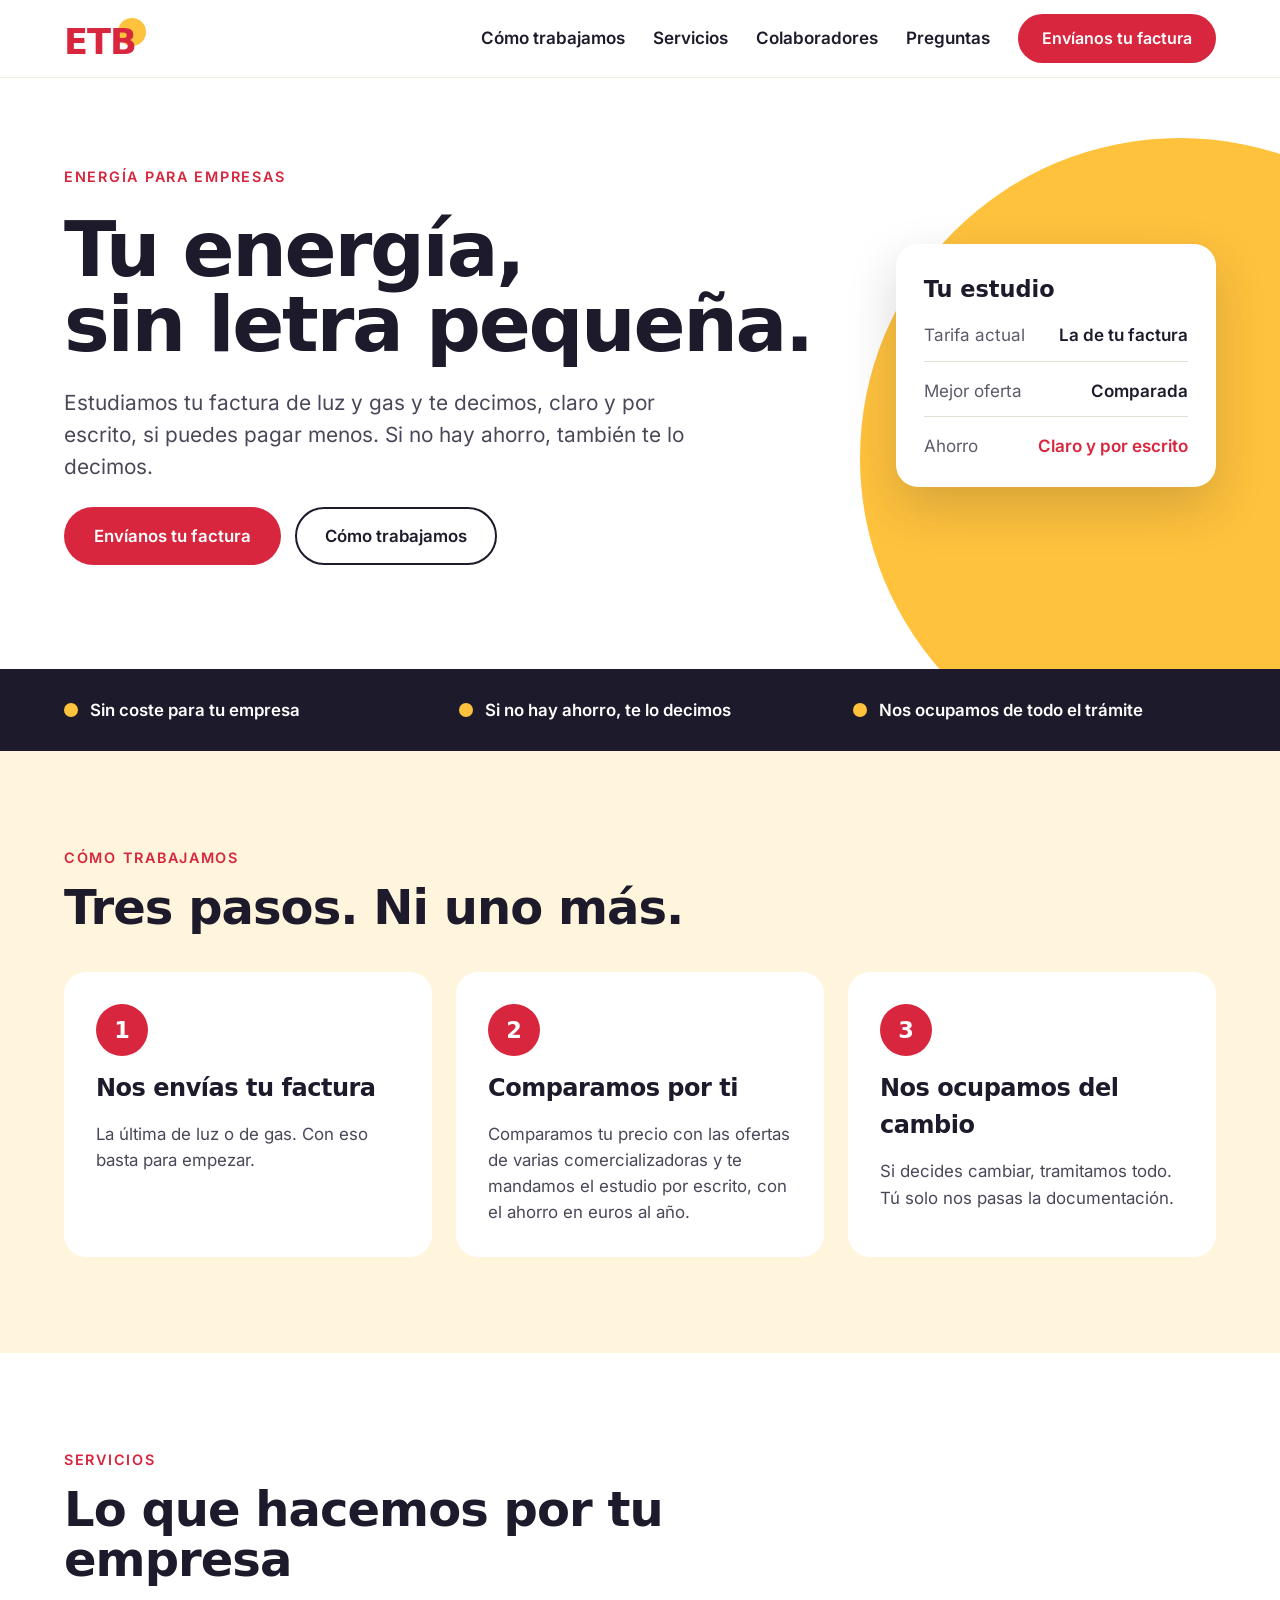
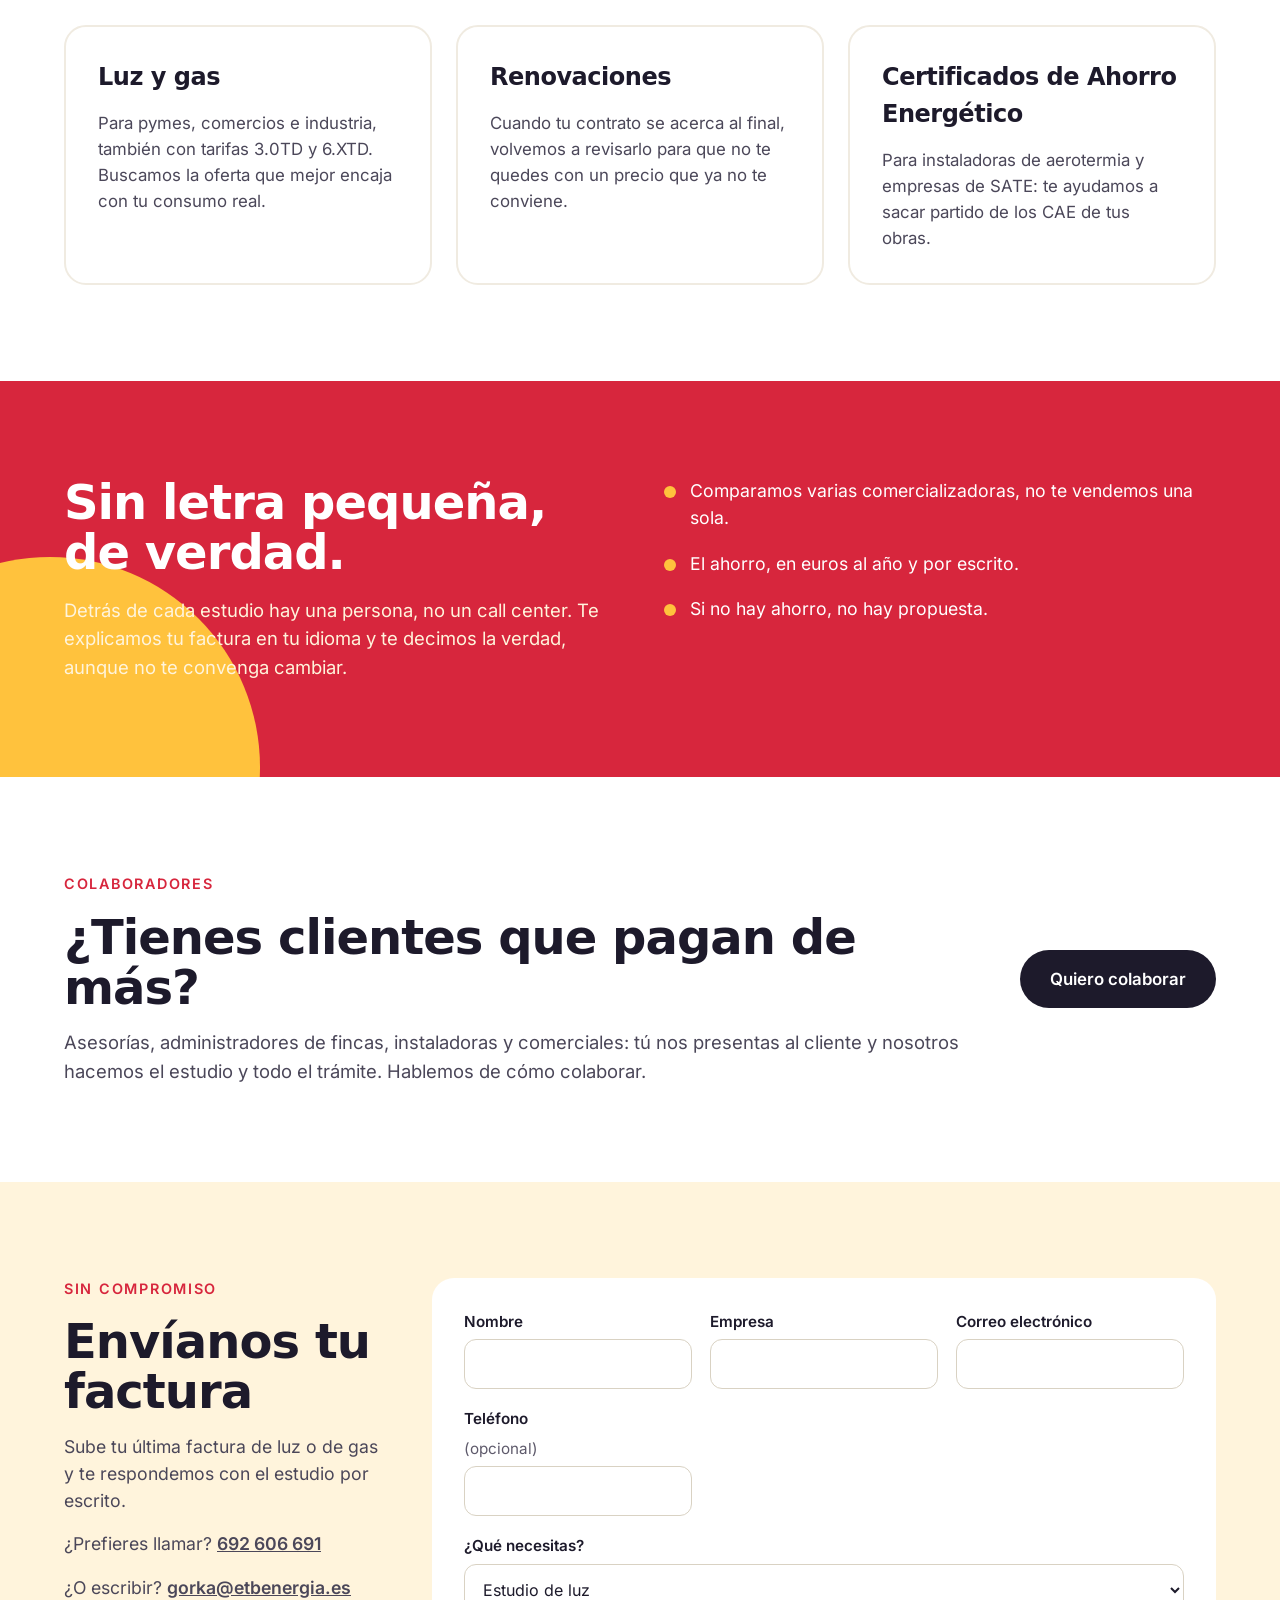
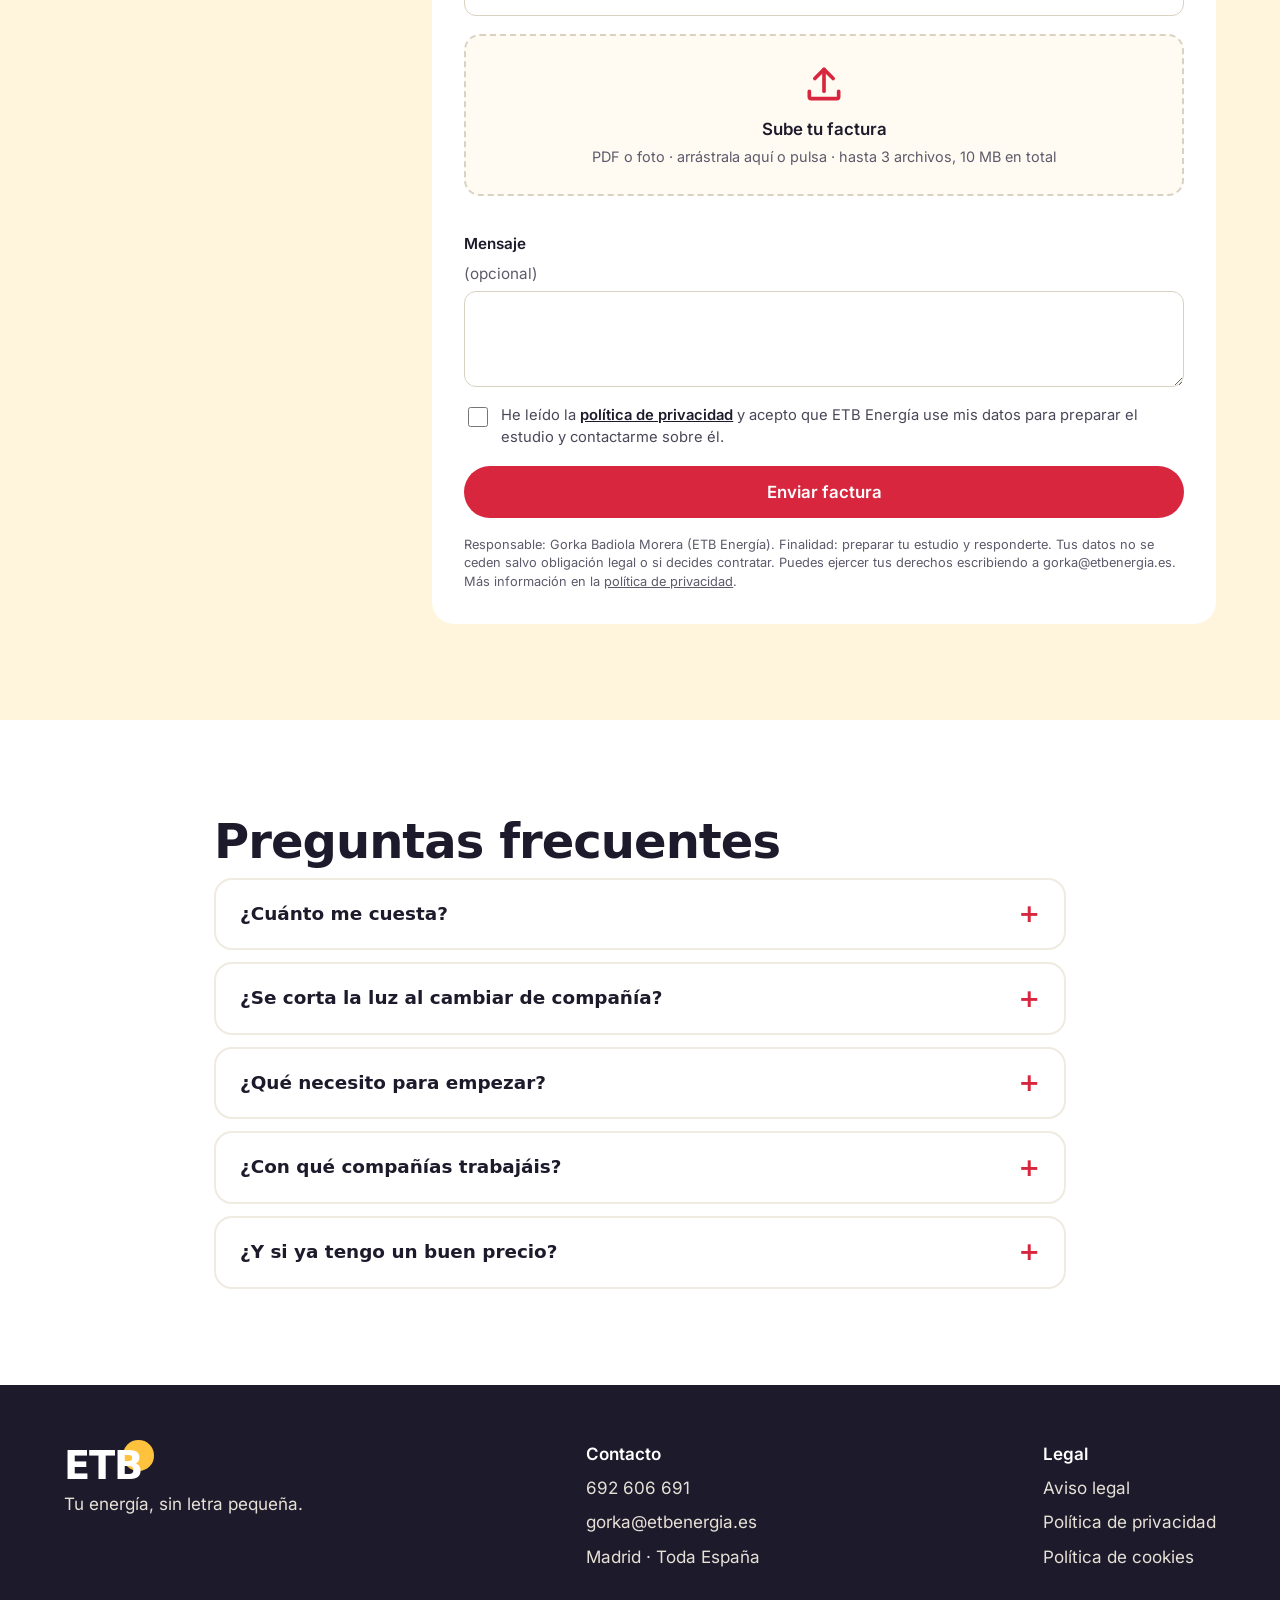
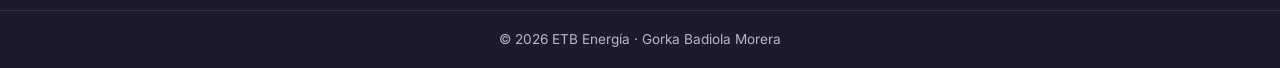
==== index.html @ 2f80ec24 "Web ETB Energía: primera versión Co-Authored-By: Claude Opus 5.5 <noreply@anthropic.com> Claude-Sess" ====
<!doctype html>
<html lang="es">
<head>
<meta charset="utf-8">
<meta name="viewport" content="width=device-width, initial-scale=1">
<title>ETB Energía · Tu energía, sin letra pequeña</title>
<meta name="description" content="Estudiamos tu factura de luz y gas y te decimos, claro y por escrito, si tu empresa puede pagar menos. Sin coste. Luz, gas y CAE para empresas de toda España.">
<link rel="canonical" href="https://etbenergia.es/">
<meta property="og:type" content="website">
<meta property="og:locale" content="es_ES">
<meta property="og:site_name" content="ETB Energía">
<meta property="og:title" content="ETB Energía · Tu energía, sin letra pequeña">
<meta property="og:description" content="Estudiamos tu factura de luz y gas y te decimos, claro y por escrito, si tu empresa puede pagar menos.">
<meta property="og:url" content="https://etbenergia.es/">
<meta property="og:image" content="https://etbenergia.es/assets/compartir.png">
<meta name="twitter:card" content="summary_large_image">
<meta name="theme-color" content="#D7263D">
<link rel="icon" href="favicon.svg" type="image/svg+xml">
<link rel="apple-touch-icon" href="assets/apple-touch-icon.png">
<link rel="preload" href="assets/fonts/archivo-latin-900-normal.woff2" as="font" type="font/woff2" crossorigin>
<link rel="preload" href="assets/fonts/inter-latin-400-normal.woff2" as="font" type="font/woff2" crossorigin>
<link rel="stylesheet" href="assets/site.css">
<script type="application/ld+json">
{"@context":"https://schema.org","@type":"ProfessionalService","name":"ETB Energía","url":"https://etbenergia.es/","email":"gorka@etbenergia.es","telephone":"+34692606691","slogan":"Tu energía, sin letra pequeña.","areaServed":"ES","address":{"@type":"PostalAddress","addressLocality":"Madrid","addressCountry":"ES"},"founder":{"@type":"Person","name":"Gorka Badiola"}}
</script>
</head>
<body>
<a class="skip" href="#contenido">Saltar al contenido</a>

<header class="cab">
  <div class="wrap">
    <a href="#inicio" class="logo" aria-label="ETB Energía, inicio"><span>ETB</span></a>
    <nav class="nav" aria-label="Principal">
      <a href="#como">Cómo trabajamos</a>
      <a href="#servicios">Servicios</a>
      <a href="#colaboradores">Colaboradores</a>
      <a href="#faq">Preguntas</a>
      <a href="#factura" class="btn btn--rojo">Envíanos tu factura</a>
    </nav>
  </div>
</header>

<main id="contenido">
  <section id="inicio" class="hero">
    <div class="hero__sol" aria-hidden="true"></div>
    <div class="wrap">
      <div class="hero__txt">
        <span class="eyebrow">Energía para empresas</span>
        <h1>Tu energía,<br>sin letra pequeña.</h1>
        <p class="hero__lead">Estudiamos tu factura de luz y gas y te decimos, claro y por escrito, si puedes pagar menos. Si no hay ahorro, también te lo decimos.</p>
        <div class="acciones">
          <a href="#factura" class="btn btn--rojo">Envíanos tu factura</a>
          <a href="#como" class="btn btn--borde">Cómo trabajamos</a>
        </div>
      </div>
      <div class="hero__card">
        <div class="tarjeta" aria-label="Qué incluye tu estudio">
          <span class="tarjeta__t">Tu estudio</span>
          <div class="fila"><span>Tarifa actual</span><span>La de tu factura</span></div>
          <div class="fila"><span>Mejor oferta</span><span>Comparada</span></div>
          <div class="fila"><span>Ahorro</span><span style="color:var(--rojo)">Claro y por escrito</span></div>
        </div>
      </div>
    </div>
  </section>

  <section class="franja" aria-label="Lo esencial">
    <div class="wrap">
      <div class="punto">Sin coste para tu empresa</div>
      <div class="punto">Si no hay ahorro, te lo decimos</div>
      <div class="punto">Nos ocupamos de todo el trámite</div>
    </div>
  </section>

  <section id="como" class="sec sec--arena">
    <div class="wrap">
      <div class="sec__cab">
        <span class="eyebrow">Cómo trabajamos</span>
        <h2 class="h2">Tres pasos. Ni uno más.</h2>
      </div>
      <div class="rejilla">
        <div class="caja"><span class="num">1</span><h3>Nos envías tu factura</h3><p>La última de luz o de gas. Con eso basta para empezar.</p></div>
        <div class="caja"><span class="num">2</span><h3>Comparamos por ti</h3><p>Comparamos tu precio con las ofertas de varias comercializadoras y te mandamos el estudio por escrito, con el ahorro en euros al año.</p></div>
        <div class="caja"><span class="num">3</span><h3>Nos ocupamos del cambio</h3><p>Si decides cambiar, tramitamos todo. Tú solo nos pasas la documentación.</p></div>
      </div>
    </div>
  </section>

  <section id="servicios" class="sec">
    <div class="wrap">
      <div class="sec__cab">
        <span class="eyebrow">Servicios</span>
        <h2 class="h2">Lo que hacemos por tu empresa</h2>
      </div>
      <div class="rejilla">
        <div class="caja caja--borde"><h3>Luz y gas</h3><p>Para pymes, comercios e industria, también con tarifas 3.0TD y 6.XTD. Buscamos la oferta que mejor encaja con tu consumo real.</p></div>
        <div class="caja caja--borde"><h3>Renovaciones</h3><p>Cuando tu contrato se acerca al final, volvemos a revisarlo para que no te quedes con un precio que ya no te conviene.</p></div>
        <div class="caja caja--borde"><h3>Certificados de Ahorro Energético</h3><p>Para instaladoras de aerotermia y empresas de SATE: te ayudamos a sacar partido de los CAE de tus obras.</p></div>
      </div>
    </div>
  </section>

  <section class="sec rojo">
    <div class="rojo__sol" aria-hidden="true"></div>
    <div class="wrap">
      <div class="col">
        <h2 class="h2">Sin letra pequeña, de verdad.</h2>
        <p>Detrás de cada estudio hay una persona, no un call center. Te explicamos tu factura en tu idioma y te decimos la verdad, aunque no te convenga cambiar.</p>
      </div>
      <div class="col">
        <ul class="lista">
          <li>Comparamos varias comercializadoras, no te vendemos una sola.</li>
          <li>El ahorro, en euros al año y por escrito.</li>
          <li>Si no hay ahorro, no hay propuesta.</li>        </ul>
      </div>
    </div>
  </section>

  <section id="colaboradores" class="sec colab">
    <div class="wrap">
      <div class="col">
        <span class="eyebrow">Colaboradores</span>
        <h2 class="h2">¿Tienes clientes que pagan de más?</h2>
        <p>Asesorías, administradores de fincas, instaladoras y comerciales: tú nos presentas al cliente y nosotros hacemos el estudio y todo el trámite. Hablemos de cómo colaborar.</p>
      </div>
      <a href="#factura" class="btn btn--tinta" data-motivo="Quiero colaborar">Quiero colaborar</a>
    </div>
  </section>

  <section id="factura" class="sec sec--arena form-sec">
    <div class="wrap">
      <div class="col">
        <span class="eyebrow">Sin compromiso</span>
        <h2 class="h2">Envíanos tu factura</h2>
        <p>Sube tu última factura de luz o de gas y te respondemos con el estudio por escrito.</p>
        <p>¿Prefieres llamar? <a href="tel:+34692606691">692 606 691</a></p>
        <p>¿O escribir? <a href="mailto:gorka@etbenergia.es">gorka@etbenergia.es</a></p>
      </div>
      <div class="panel">
        <form id="form" class="form" novalidate>
          <label class="campo">Nombre<input name="nombre" type="text" autocomplete="name" required></label>
          <label class="campo">Empresa<input name="empresa" type="text" autocomplete="organization" required></label>
          <label class="campo">Correo electrónico<input name="email" type="email" autocomplete="email" required></label>
          <label class="campo">Teléfono <span class="opc">(opcional)</span><input name="telefono" type="tel" autocomplete="tel"></label>
          <label class="campo campo--ancho">¿Qué necesitas?
            <select name="motivo" id="motivo">
              <option>Estudio de luz</option>
              <option>Estudio de gas</option>
              <option>Estudio de luz y gas</option>
              <option>Certificados de Ahorro Energético (CAE)</option>
              <option>Quiero colaborar</option>
              <option>Otra consulta</option>
            </select>
          </label>
          <div class="subir" id="zona">
            <input id="archivo" name="archivo" type="file" accept=".pdf,.jpg,.jpeg,.png,.heic,.webp,application/pdf,image/*" multiple aria-describedby="zona-ayuda">
            <svg class="subir__icono" viewBox="0 0 24 24" fill="none" stroke="currentColor" stroke-width="2" stroke-linecap="round" stroke-linejoin="round" aria-hidden="true"><path d="M12 16V4"/><path d="m7 9 5-5 5 5"/><path d="M4 16v3a1 1 0 0 0 1 1h14a1 1 0 0 0 1-1v-3"/></svg>
            <div class="subir__t">Sube tu factura</div>
            <div class="subir__s" id="zona-ayuda">PDF o foto · arrástrala aquí o pulsa · hasta 3 archivos, 10 MB en total</div>
          </div>
          <ul class="archivos" id="lista" aria-live="polite"></ul>
          <label class="campo campo--ancho">Mensaje <span class="opc">(opcional)</span><textarea name="mensaje" rows="3"></textarea></label>
          <label class="trampa" aria-hidden="true">No rellenar<input name="web" type="text" tabindex="-1" autocomplete="off"></label>
          <label class="check"><input type="checkbox" name="acepto" required><span>He leído la <a href="privacidad.html" target="_blank">política de privacidad</a> y acepto que ETB Energía use mis datos para preparar el estudio y contactarme sobre él.</span></label>
          <div class="aviso" id="aviso" role="alert"></div>
          <button type="submit" class="btn btn--rojo" id="enviar">Enviar factura</button>
          <p class="info-legal">Responsable: Gorka Badiola Morera (ETB Energía). Finalidad: preparar tu estudio y responderte. Tus datos no se ceden salvo obligación legal o si decides contratar. Puedes ejercer tus derechos escribiendo a gorka@etbenergia.es. Más información en la <a href="privacidad.html">política de privacidad</a>.</p>
        </form>
        <div class="ok" id="ok" tabindex="-1">
          <h3>¡Recibido!</h3>
          <p>Revisamos tu factura y te escribimos con el estudio. Si necesitamos algo más, te llamamos.</p>
        </div>
      </div>
    </div>
  </section>

  <section id="faq" class="sec faq">
    <div class="wrap">
      <h2 class="h2">Preguntas frecuentes</h2>
      <details><summary>¿Cuánto me cuesta?</summary><p>Nada. El estudio y los trámites del cambio no tienen coste para tu empresa.</p></details>
      <details><summary>¿Se corta la luz al cambiar de compañía?</summary><p>No. Cambiar de comercializadora no implica cortes ni obras: sigues con la misma instalación y la misma distribuidora.</p></details>
      <details><summary>¿Qué necesito para empezar?</summary><p>Solo tu última factura. Si decides cambiar, te pediremos el CIF, el DNI del representante y un justificante de la cuenta bancaria.</p></details>
      <details><summary>¿Con qué compañías trabajáis?</summary><p>Comparamos ofertas de varias comercializadoras y te proponemos la que mejor encaja con tu consumo.</p></details>
      <details><summary>¿Y si ya tengo un buen precio?</summary><p>Te lo decimos. Si no hay ahorro, no te hacemos ninguna propuesta.</p></details>
    </div>
  </section>
</main>

<footer class="pie">
  <div class="wrap">
    <div class="pie__col">
      <span class="logo logo--blanco" style="font-size:2.4rem;align-self:flex-start;margin-top:8px"><span>ETB</span></span>
      <span>Tu energía, sin letra pequeña.</span>
    </div>
    <div class="pie__col">
      <strong>Contacto</strong>
      <a href="tel:+34692606691">692 606 691</a>
      <a href="mailto:gorka@etbenergia.es">gorka@etbenergia.es</a>
      <span>Madrid · Toda España</span>
    </div>
    <div class="pie__col">
      <strong>Legal</strong>
      <a href="aviso-legal.html">Aviso legal</a>
      <a href="privacidad.html">Política de privacidad</a>
      <a href="cookies.html">Política de cookies</a>
    </div>
  </div>
  <div class="pie__base">© <span id="anio">2026</span> ETB Energía · Gorka Badiola Morera</div>
</footer>

<script src="assets/form.js" defer></script>
</body>
</html>
---- assets/site.css ----
@font-face{font-family:"Archivo";font-weight:800;font-style:normal;font-display:swap;src:url("fonts/archivo-latin-800-normal.woff2") format("woff2")}
@font-face{font-family:"Archivo";font-weight:900;font-style:normal;font-display:swap;src:url("fonts/archivo-latin-900-normal.woff2") format("woff2")}
@font-face{font-family:"Inter";font-weight:400;font-style:normal;font-display:swap;src:url("fonts/inter-latin-400-normal.woff2") format("woff2")}
@font-face{font-family:"Inter";font-weight:600;font-style:normal;font-display:swap;src:url("fonts/inter-latin-600-normal.woff2") format("woff2")}

:root{
  --rojo:#D7263D;--rojo-osc:#B81D32;--sol:#FFC23D;--tinta:#1D1A2B;--arena:#FFF4DC;
  --gris:#4B4759;--gris-2:#5E5A6B;--linea:#F0EBE1;--linea-2:#D9D2C3;
  --titulo:"Archivo",system-ui,sans-serif;--texto:"Inter",system-ui,-apple-system,"Segoe UI",sans-serif;
  --r:22px;
}
*{box-sizing:border-box}
html{scroll-behavior:smooth;-webkit-text-size-adjust:100%}
@media (prefers-reduced-motion:reduce){html{scroll-behavior:auto}*{transition:none!important;animation:none!important}}
body{margin:0;font-family:var(--texto);color:var(--tinta);background:#fff;font-size:17px;line-height:1.55}
img,svg{display:block;max-width:100%}
a{color:inherit}
h1,h2,h3{font-family:var(--titulo);margin:0;letter-spacing:-.02em}
p{margin:0}
.wrap{max-width:1200px;margin:0 auto;padding:0 24px}
.skip{position:absolute;left:-9999px;top:8px;background:var(--tinta);color:#fff;padding:12px 18px;border-radius:12px;z-index:100}
.skip:focus{left:8px}
:focus-visible{outline:3px solid var(--tinta);outline-offset:3px;border-radius:6px}
.eyebrow{font-size:.9rem;font-weight:600;letter-spacing:.12em;text-transform:uppercase;color:var(--rojo)}
.h2{font-size:clamp(2rem,4vw,3rem);font-weight:900;line-height:1.05}

/* Logo */
.logo{position:relative;display:inline-flex;font-family:var(--titulo);font-weight:900;letter-spacing:-.03em;line-height:.9;color:var(--rojo);text-decoration:none;font-size:2.2rem;margin-top:6px}
.logo::before{content:"";position:absolute;width:.8em;height:.8em;border-radius:50%;background:var(--sol);right:-.3em;top:-.22em}
.logo span{position:relative}
.logo--blanco{color:#fff}

/* Botones */
.btn{display:inline-flex;align-items:center;justify-content:center;gap:10px;min-height:52px;padding:14px 28px;border-radius:999px;font-weight:600;font-size:1.05rem;text-decoration:none;border:2px solid transparent;cursor:pointer;font-family:inherit;transition:background .15s,transform .15s}
.btn:hover{transform:translateY(-1px)}
.btn--rojo{background:var(--rojo);color:#fff}
.btn--rojo:hover{background:var(--rojo-osc)}
.btn--borde{border-color:var(--tinta);background:#fff;color:var(--tinta)}
.btn--tinta{background:var(--tinta);color:#fff}

/* Cabecera */
.cab{border-bottom:1px solid var(--linea);background:#fff;position:sticky;top:0;z-index:20}
.cab .wrap{display:flex;align-items:center;justify-content:space-between;gap:16px;padding-top:14px;padding-bottom:14px}
.nav{display:flex;align-items:center;gap:28px;font-weight:600}
.nav a{text-decoration:none}
.nav a:not(.btn):hover{color:var(--rojo)}
.nav .btn{min-height:46px;padding:10px 22px;font-size:1rem}
@media (max-width:860px){.nav a:not(.btn){display:none}}

/* Hero */
.hero{position:relative;overflow:hidden}
.hero__sol{position:absolute;width:640px;height:640px;border-radius:50%;background:var(--sol);right:-220px;top:60px}
.hero .wrap{position:relative;display:flex;flex-wrap:wrap;align-items:center;gap:48px;padding-top:88px;padding-bottom:104px}
.hero__txt{flex:999 1 520px;min-width:0;display:flex;flex-direction:column;gap:24px}
.hero h1{font-size:clamp(2.8rem,6vw,4.8rem);font-weight:900;line-height:.98;letter-spacing:-.03em}
.hero__lead{font-size:1.3rem;color:var(--gris);max-width:40rem}
.acciones{display:flex;flex-wrap:wrap;gap:14px}
.hero__card{flex:1 1 320px;min-width:0;display:flex;justify-content:center}
.tarjeta{width:100%;max-width:380px;background:#fff;border-radius:var(--r);box-shadow:0 20px 50px rgba(29,26,43,.18);padding:28px;display:flex;flex-direction:column;gap:16px}
.tarjeta__t{font-family:var(--titulo);font-size:1.4rem;font-weight:800}
.fila{display:flex;justify-content:space-between;gap:12px;border-bottom:1px solid #E6E1D6;padding-bottom:12px}
.fila:last-child{border:0;padding:0}
.fila span:first-child{color:var(--gris-2)}
.fila span:last-child{font-weight:600}
@media (max-width:700px){.hero__sol{width:380px;height:380px;right:-200px;top:-80px}.hero .wrap{padding-top:56px;padding-bottom:64px}}

/* Franja */
.franja{background:var(--tinta);color:#fff}
.franja .wrap{display:grid;grid-template-columns:repeat(auto-fit,minmax(240px,1fr));gap:16px 32px;padding-top:28px;padding-bottom:28px;font-weight:600;font-size:1.05rem}
.punto{display:flex;align-items:center;gap:12px}
.punto::before{content:"";width:14px;height:14px;border-radius:50%;background:var(--sol);flex-shrink:0}

/* Secciones */
.sec{padding:96px 0}
.sec--arena{background:var(--arena)}
.sec__cab{display:flex;flex-direction:column;gap:12px;max-width:44rem;margin-bottom:40px}
.rejilla{display:grid;grid-template-columns:repeat(auto-fit,minmax(270px,1fr));gap:24px}
.caja{background:#fff;border-radius:var(--r);padding:32px;display:flex;flex-direction:column;gap:14px}
.caja--borde{border:2px solid var(--linea)}
.caja h3{font-size:1.5rem;font-weight:800}
.caja p{color:var(--gris);font-size:1.05rem}
.num{width:52px;height:52px;border-radius:50%;background:var(--rojo);color:#fff;display:flex;align-items:center;justify-content:center;font-family:var(--titulo);font-size:1.4rem;font-weight:900}
@media (max-width:700px){.sec{padding:64px 0}}

/* Bloque rojo */
.rojo{background:var(--rojo);color:#fff;position:relative;overflow:hidden}
.rojo__sol{position:absolute;width:420px;height:420px;border-radius:50%;background:var(--sol);left:-160px;bottom:-200px}
.rojo .wrap{position:relative;display:flex;flex-wrap:wrap;gap:48px}
.rojo .col{flex:1 1 360px;min-width:0;display:flex;flex-direction:column;gap:18px}
.rojo p{font-size:1.15rem;color:var(--arena)}
.lista{list-style:none;margin:0;padding:0;display:flex;flex-direction:column;gap:18px;font-size:1.1rem}
.lista li{display:flex;gap:14px}
.lista li::before{content:"";width:12px;height:12px;border-radius:50%;background:var(--sol);margin-top:9px;flex-shrink:0}

/* Colaboradores */
.colab .wrap{display:flex;flex-wrap:wrap;align-items:center;gap:32px 48px}
.colab .col{flex:999 1 480px;min-width:0;display:flex;flex-direction:column;gap:16px}
.colab p{font-size:1.15rem;color:var(--gris)}

/* Formulario */
.form-sec .wrap{display:flex;flex-wrap:wrap;gap:48px}
.form-sec .col{flex:1 1 320px;min-width:0;display:flex;flex-direction:column;gap:16px}
.form-sec .col p{font-size:1.1rem;color:var(--gris)}
.form-sec .col a{font-weight:600}
.panel{flex:999 1 520px;min-width:0;background:#fff;border-radius:var(--r);padding:32px}
.form{display:grid;grid-template-columns:repeat(auto-fit,minmax(220px,1fr));gap:18px}
.campo{display:flex;flex-direction:column;gap:6px;font-size:.95rem;font-weight:600}
.campo--ancho{grid-column:1/-1}
.campo input,.campo select,.campo textarea{border:1px solid var(--linea-2);border-radius:12px;padding:14px;font-size:1rem;font-family:inherit;color:var(--tinta);background:#fff;width:100%}
.campo textarea{min-height:96px;resize:vertical}
.campo input:focus,.campo select:focus,.campo textarea:focus{outline:3px solid rgba(215,38,61,.35);border-color:var(--rojo)}
.opc{font-weight:400;color:var(--gris-2)}
.subir{grid-column:1/-1;position:relative;border:2px dashed var(--linea-2);border-radius:16px;background:#FFFBF2;padding:26px 20px;text-align:center;cursor:pointer;transition:border-color .15s,background .15s}
.subir:hover,.subir.encima{border-color:var(--rojo);background:#FFF4DC}
.subir input{position:absolute;inset:0;opacity:0;cursor:pointer;width:100%;height:100%}
.subir__icono{width:44px;height:44px;margin:0 auto 10px;color:var(--rojo)}
.subir__t{font-weight:600;font-size:1.05rem}
.subir__s{font-size:.9rem;color:var(--gris-2);margin-top:4px}
.archivos{grid-column:1/-1;list-style:none;margin:0;padding:0;display:flex;flex-direction:column;gap:8px}
.archivos li{display:flex;justify-content:space-between;align-items:center;gap:12px;background:var(--arena);border-radius:12px;padding:10px 14px;font-size:.95rem}
.archivos button{background:none;border:0;color:var(--rojo);font-weight:600;cursor:pointer;font-family:inherit;font-size:.95rem;min-height:36px;padding:0 6px}
.check{grid-column:1/-1;display:flex;align-items:flex-start;gap:10px;font-size:.92rem;line-height:1.45;color:var(--gris);font-weight:400}
.check input{width:20px;height:20px;margin-top:2px;flex-shrink:0;accent-color:var(--rojo)}
.check a{color:var(--tinta);font-weight:600}
.trampa{position:absolute;left:-9999px;width:1px;height:1px;overflow:hidden}
.form .btn{grid-column:1/-1;border:0;width:100%}
.form .btn[disabled]{opacity:.6;cursor:wait;transform:none}
.aviso{grid-column:1/-1;font-size:.95rem;border-radius:12px;padding:12px 14px;display:none}
.aviso.error{display:block;background:#FDE8EA;color:#8E1526}
.info-legal{grid-column:1/-1;font-size:.8rem;line-height:1.45;color:var(--gris-2)}
.ok{display:none;flex-direction:column;gap:12px;padding:24px 0}
.ok h3{font-size:1.8rem;font-weight:900}
.ok p{color:var(--gris);font-size:1.1rem}

/* FAQ */
.faq .wrap{max-width:900px}
.faq details{border:2px solid var(--linea);border-radius:18px;margin-top:12px;overflow:hidden}
.faq summary{list-style:none;cursor:pointer;padding:20px 24px;display:flex;justify-content:space-between;align-items:center;gap:16px;font-family:var(--titulo);font-size:1.15rem;font-weight:800;min-height:48px}
.faq summary::-webkit-details-marker{display:none}
.faq summary::after{content:"+";font-size:1.6rem;color:var(--rojo);line-height:1}
.faq details[open] summary::after{content:"−"}
.faq details p{padding:0 24px 22px;color:var(--gris);font-size:1.05rem}

/* Pie */
.pie{background:var(--tinta);color:#fff}
.pie .wrap{display:flex;flex-wrap:wrap;justify-content:space-between;gap:32px;padding-top:56px;padding-bottom:40px}
.pie__col{display:flex;flex-direction:column;gap:8px;color:#E6E1D6}
.pie__col strong{color:#fff}
.pie a{color:#E6E1D6;text-decoration:none}
.pie a:hover{color:#fff;text-decoration:underline}
.pie__base{border-top:1px solid #34304A;padding:18px 24px;text-align:center;font-size:.85rem;color:#B9B4C6}

/* Páginas legales */
.legal{padding:64px 0 96px}
.legal .wrap{max-width:820px}
.legal h1{font-size:clamp(2.2rem,5vw,3.2rem);font-weight:900;line-height:1.05;margin-bottom:8px}
.legal .fecha{color:var(--gris-2);margin-bottom:36px}
.legal h2{font-size:1.4rem;font-weight:800;margin:36px 0 12px}
.legal p,.legal li{color:var(--gris);margin-bottom:12px}
.legal ul{padding-left:22px}
.legal table{width:100%;border-collapse:collapse;margin:8px 0 16px;font-size:.95rem}
.legal th,.legal td{border:1px solid var(--linea-2);padding:10px 12px;text-align:left;vertical-align:top;color:var(--gris)}
.legal th{background:var(--arena);color:var(--tinta)}
.legal a{color:var(--rojo);font-weight:600}
.volver{display:inline-block;margin-bottom:28px;font-weight:600;text-decoration:none;color:var(--rojo)}
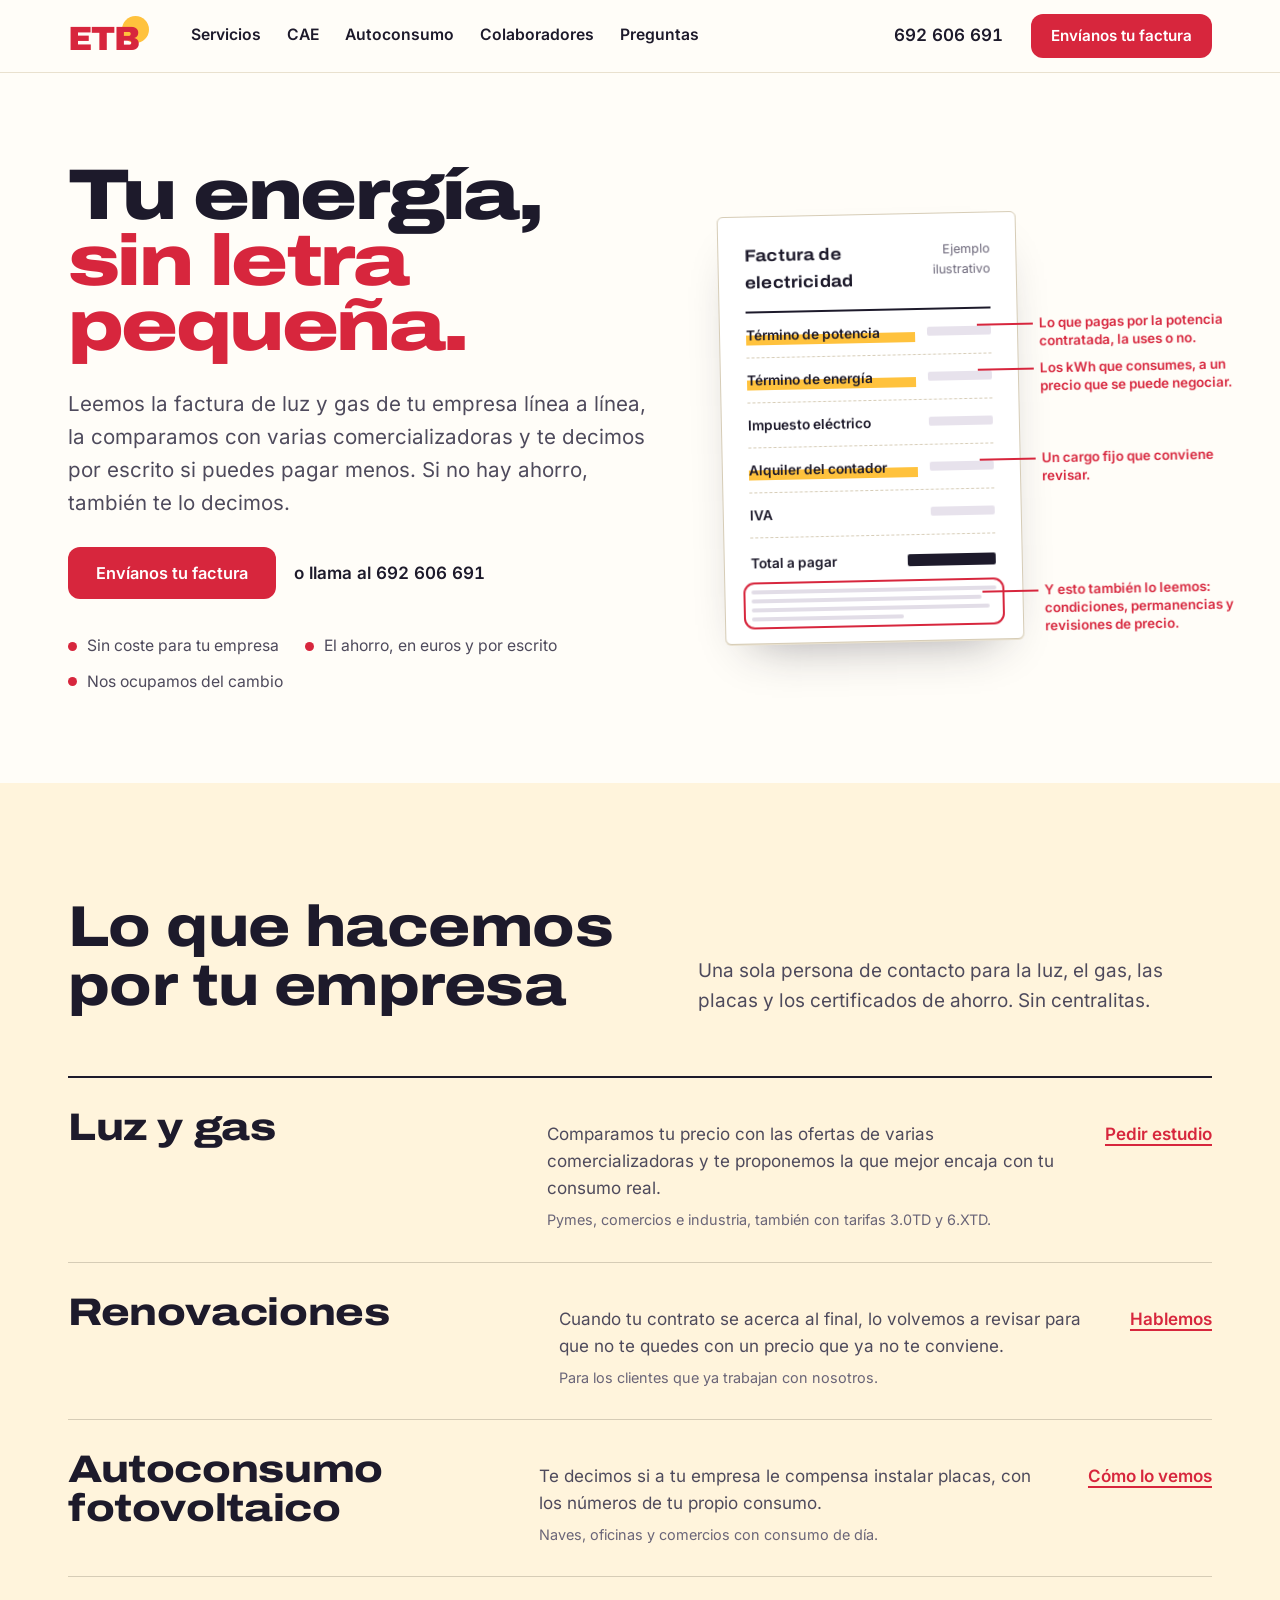
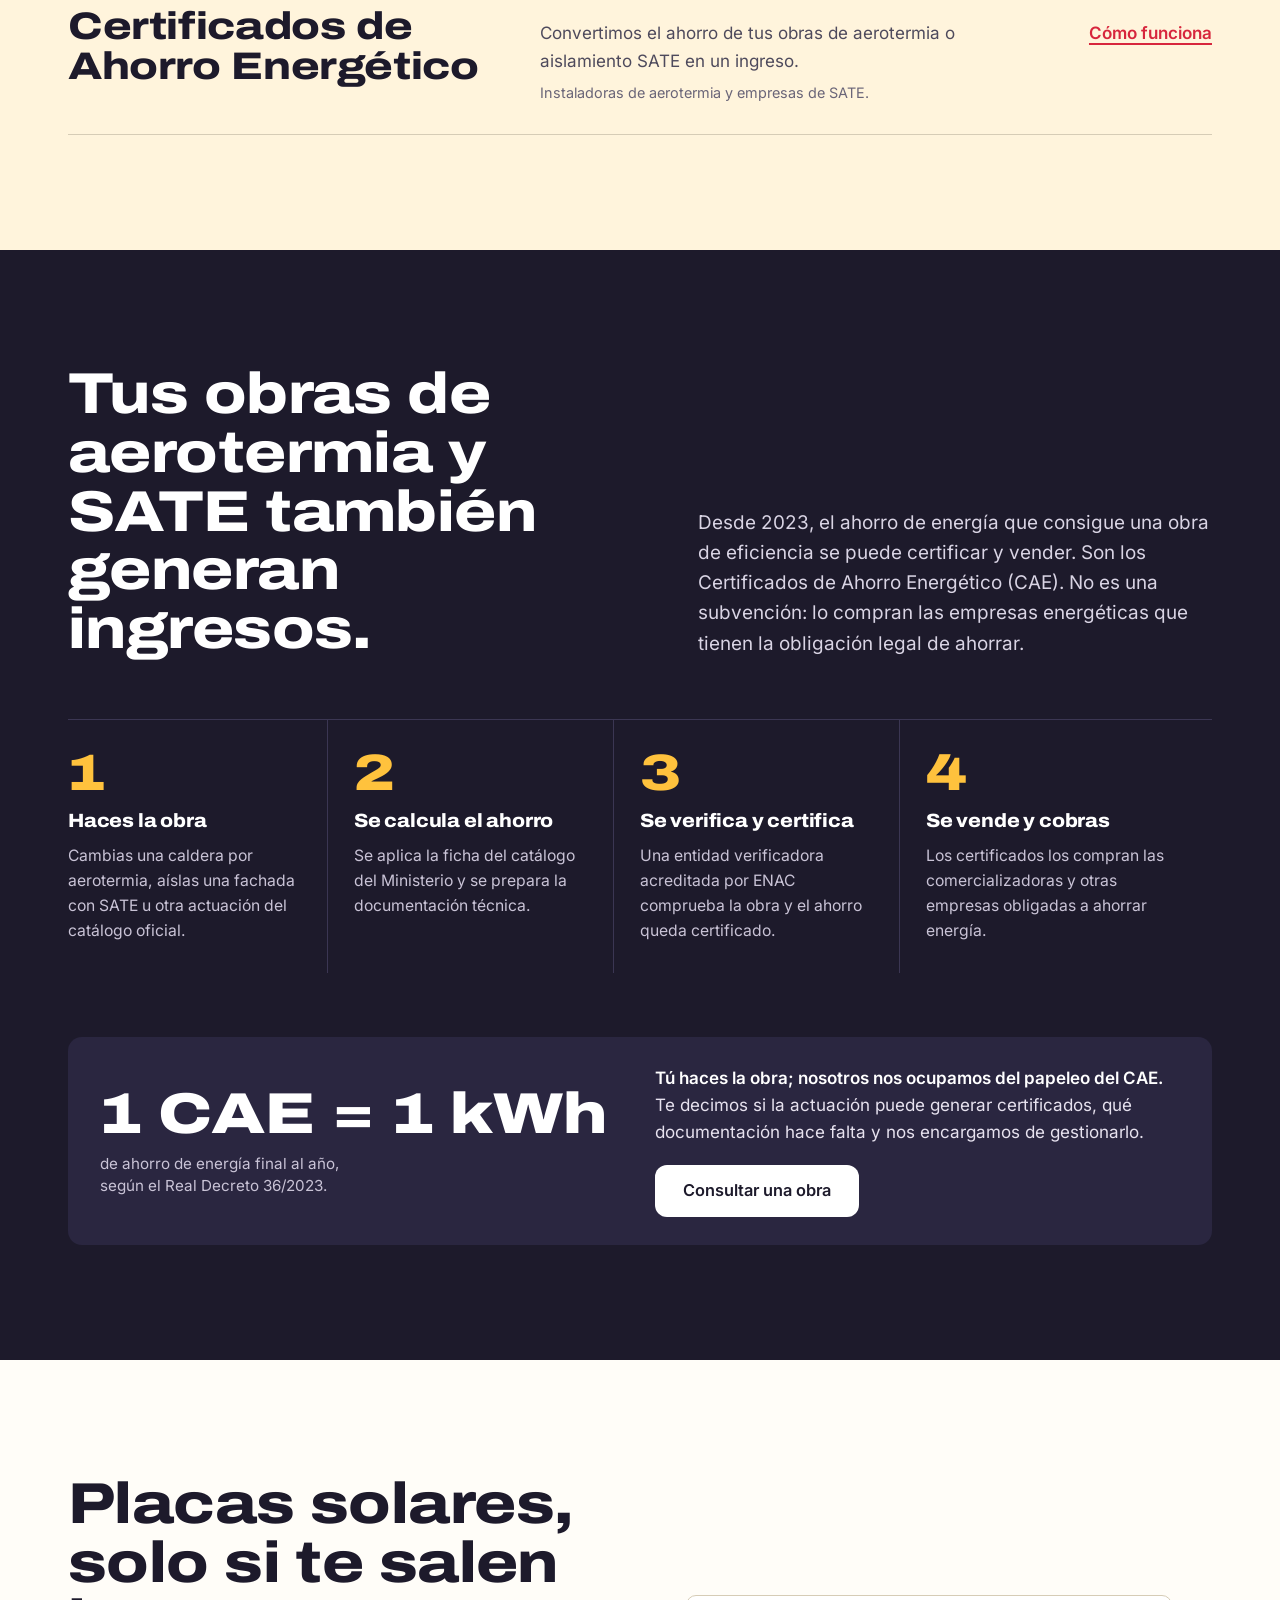
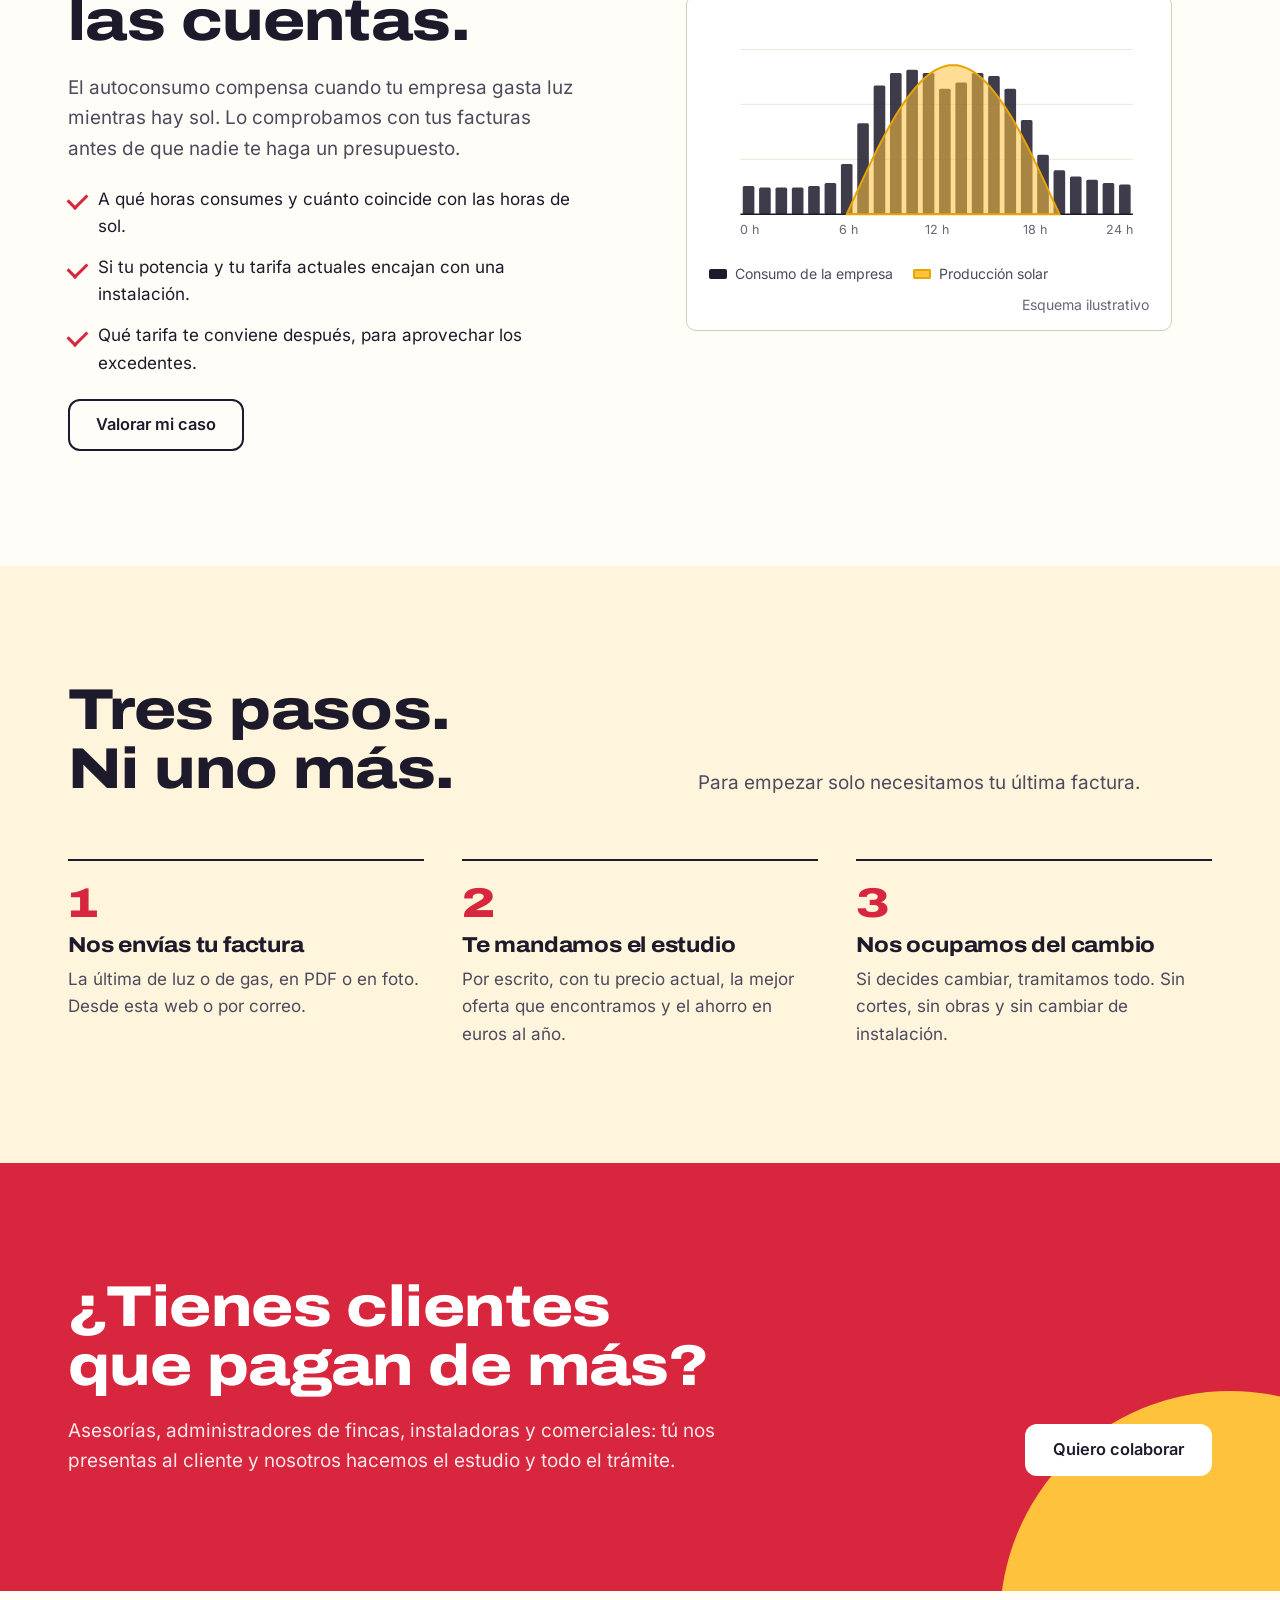
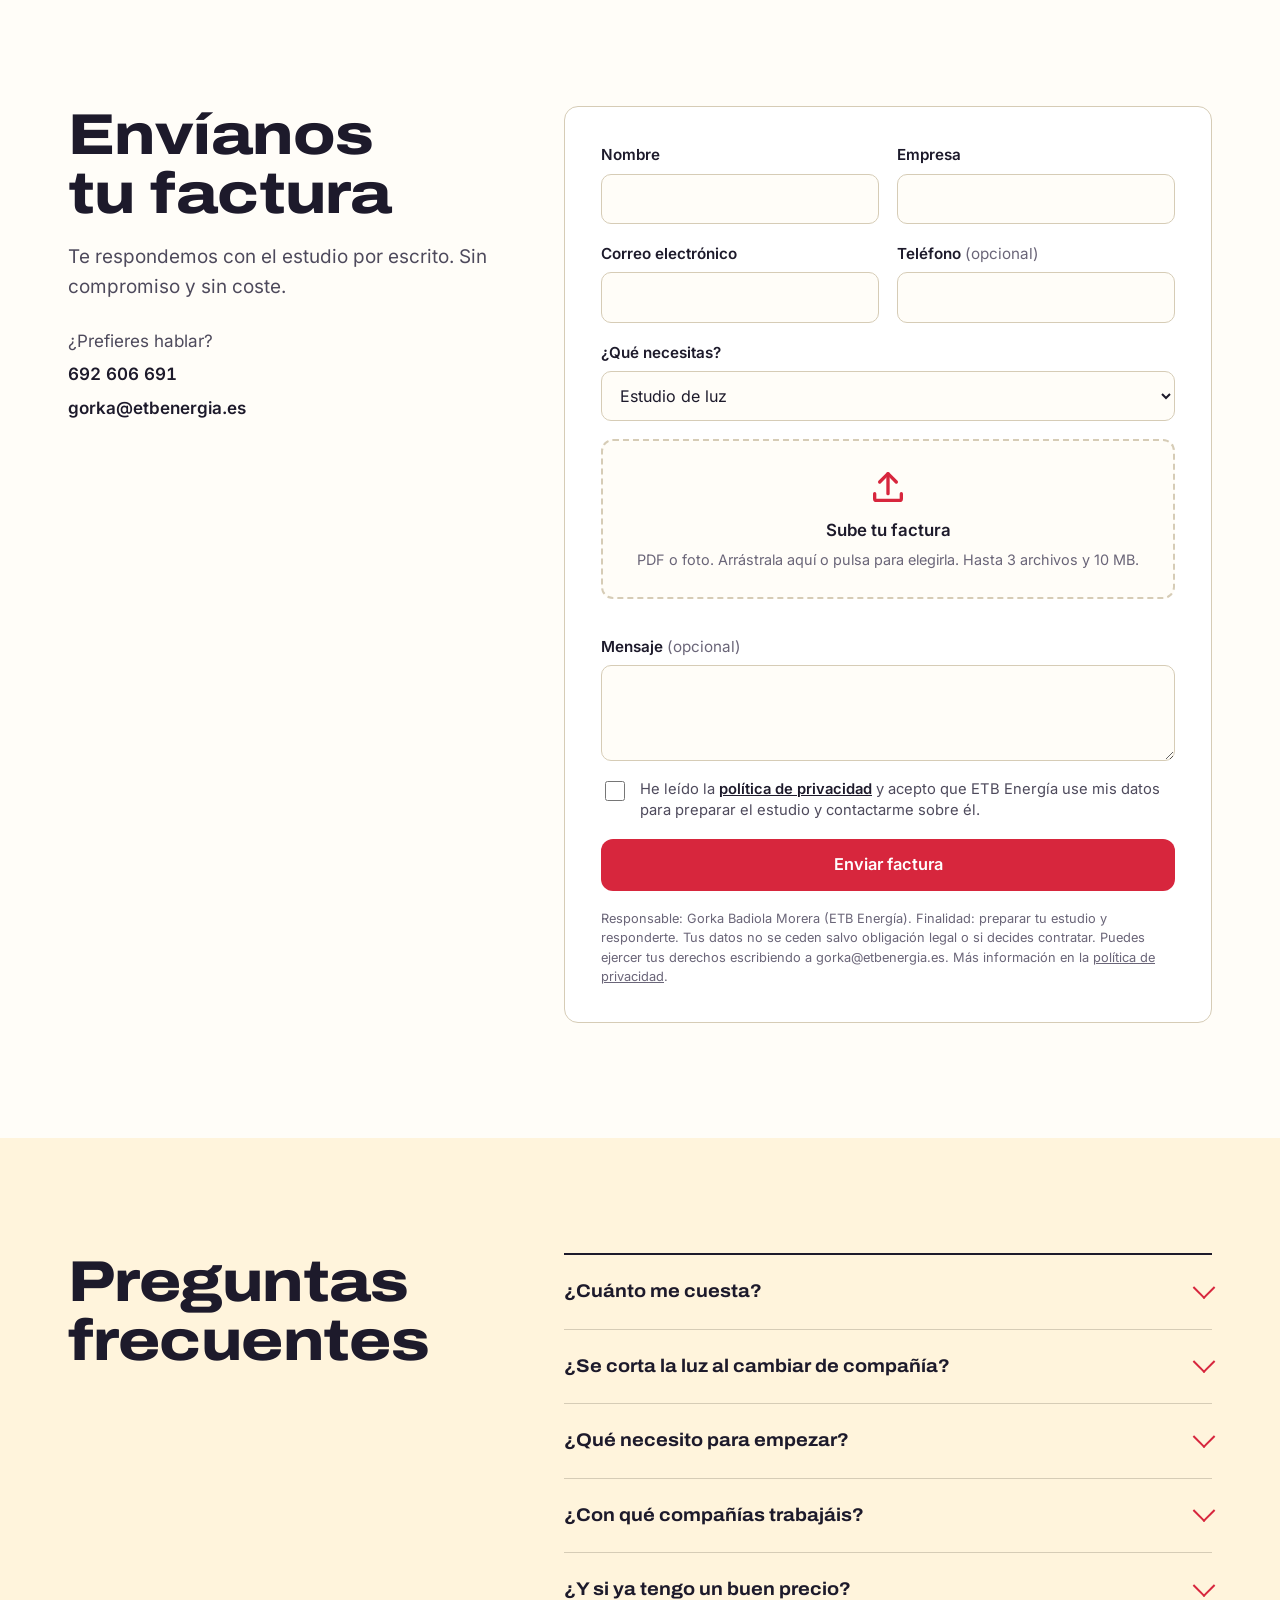
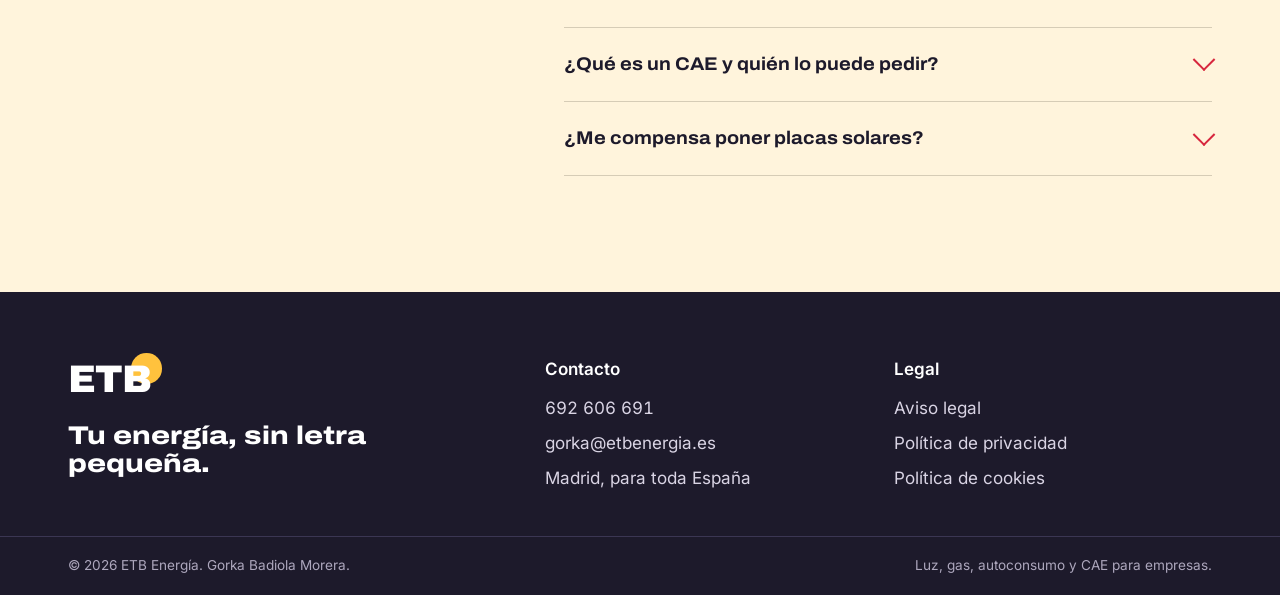
==== commit bf2f6bce: "Rediseño: factura anotada, autoconsumo y CAE Co-Authored-By: Claude Opus 5.5 <noreply@anthropic.com>" ====
--- a/index.html
+++ b/index.html
@@ -4,20 +4,20 @@
 <meta charset="utf-8">
 <meta name="viewport" content="width=device-width, initial-scale=1">
 <title>ETB Energía · Tu energía, sin letra pequeña</title>
-<meta name="description" content="Estudiamos tu factura de luz y gas y te decimos, claro y por escrito, si tu empresa puede pagar menos. Sin coste. Luz, gas y CAE para empresas de toda España.">
+<meta name="description" content="Estudiamos la factura de luz y gas de tu empresa y te decimos, por escrito, si puedes pagar menos. También autoconsumo fotovoltaico y Certificados de Ahorro Energético (CAE). Sin coste para tu empresa.">
 <link rel="canonical" href="https://etbenergia.es/">
 <meta property="og:type" content="website">
 <meta property="og:locale" content="es_ES">
 <meta property="og:site_name" content="ETB Energía">
 <meta property="og:title" content="ETB Energía · Tu energía, sin letra pequeña">
-<meta property="og:description" content="Estudiamos tu factura de luz y gas y te decimos, claro y por escrito, si tu empresa puede pagar menos.">
+<meta property="og:description" content="Estudiamos la factura de luz y gas de tu empresa y te decimos, por escrito, si puedes pagar menos.">
 <meta property="og:url" content="https://etbenergia.es/">
 <meta property="og:image" content="https://etbenergia.es/assets/compartir.png">
 <meta name="twitter:card" content="summary_large_image">
 <meta name="theme-color" content="#D7263D">
 <link rel="icon" href="favicon.svg" type="image/svg+xml">
 <link rel="apple-touch-icon" href="assets/apple-touch-icon.png">
-<link rel="preload" href="assets/fonts/archivo-latin-900-normal.woff2" as="font" type="font/woff2" crossorigin>
+<link rel="preload" href="assets/fonts/archivo-var.woff2" as="font" type="font/woff2" crossorigin>
 <link rel="preload" href="assets/fonts/inter-latin-400-normal.woff2" as="font" type="font/woff2" crossorigin>
 <link rel="stylesheet" href="assets/site.css">
 <script type="application/ld+json">
@@ -31,135 +31,191 @@
   <div class="wrap">
     <a href="#inicio" class="logo" aria-label="ETB Energía, inicio"><span>ETB</span></a>
     <nav class="nav" aria-label="Principal">
-      <a href="#como">Cómo trabajamos</a>
       <a href="#servicios">Servicios</a>
+      <a href="#cae">CAE</a>
+      <a href="#autoconsumo">Autoconsumo</a>
       <a href="#colaboradores">Colaboradores</a>
-      <a href="#faq">Preguntas</a>
-      <a href="#factura" class="btn btn--rojo">Envíanos tu factura</a>
+      <a href="#preguntas">Preguntas</a>
     </nav>
+    <a class="cab__tel num" href="tel:+34692606691">692 606 691</a>
+    <a href="#factura" class="btn btn--rojo">Envíanos tu factura</a>
   </div>
 </header>
 
 <main id="contenido">
-  <section id="inicio" class="hero">
-    <div class="hero__sol" aria-hidden="true"></div>
-    <div class="wrap">
-      <div class="hero__txt">
-        <span class="eyebrow">Energía para empresas</span>
-        <h1>Tu energía,<br>sin letra pequeña.</h1>
-        <p class="hero__lead">Estudiamos tu factura de luz y gas y te decimos, claro y por escrito, si puedes pagar menos. Si no hay ahorro, también te lo decimos.</p>
+  <section id="inicio" class="portada">
+    <div class="wrap">
+      <div class="portada__txt">
+        <h1>Tu energía, <span class="linea2">sin letra pequeña.</span></h1>
+        <p class="entrada">Leemos la factura de luz y gas de tu empresa línea a línea, la comparamos con varias comercializadoras y te decimos por escrito si puedes pagar menos. Si no hay ahorro, también te lo decimos.</p>
         <div class="acciones">
           <a href="#factura" class="btn btn--rojo">Envíanos tu factura</a>
-          <a href="#como" class="btn btn--borde">Cómo trabajamos</a>
-        </div>
-      </div>
-      <div class="hero__card">
-        <div class="tarjeta" aria-label="Qué incluye tu estudio">
-          <span class="tarjeta__t">Tu estudio</span>
-          <div class="fila"><span>Tarifa actual</span><span>La de tu factura</span></div>
-          <div class="fila"><span>Mejor oferta</span><span>Comparada</span></div>
-          <div class="fila"><span>Ahorro</span><span style="color:var(--rojo)">Claro y por escrito</span></div>
-        </div>
-      </div>
-    </div>
-  </section>
-
-  <section class="franja" aria-label="Lo esencial">
-    <div class="wrap">
-      <div class="punto">Sin coste para tu empresa</div>
-      <div class="punto">Si no hay ahorro, te lo decimos</div>
-      <div class="punto">Nos ocupamos de todo el trámite</div>
+          <a class="tel num" href="tel:+34692606691">o llama al 692 606 691</a>
+        </div>
+        <ul class="promesas">
+          <li>Sin coste para tu empresa</li>
+          <li>El ahorro, en euros y por escrito</li>
+          <li>Nos ocupamos del cambio</li>
+        </ul>
+      </div>
+
+      <figure class="factura" aria-label="Ejemplo de factura de luz con anotaciones que explican cada concepto">
+        <div class="factura__hoja">
+          <div class="factura__cab"><strong>Factura de electricidad</strong><span>Ejemplo ilustrativo</span></div>
+          <div class="concepto concepto--marca"><span class="concepto__n">Término de potencia</span><span class="concepto__v" aria-hidden="true"></span><span class="nota nota--1">Lo que pagas por la potencia contratada, la uses o no.</span></div>
+          <div class="concepto concepto--marca"><span class="concepto__n">Término de energía</span><span class="concepto__v" aria-hidden="true"></span><span class="nota nota--2">Los kWh que consumes, a un precio que se puede negociar.</span></div>
+          <div class="concepto"><span class="concepto__n">Impuesto eléctrico</span><span class="concepto__v" aria-hidden="true"></span></div>
+          <div class="concepto concepto--marca"><span class="concepto__n">Alquiler del contador</span><span class="concepto__v" aria-hidden="true"></span><span class="nota nota--3">Un cargo fijo que conviene revisar.</span></div>
+          <div class="concepto"><span class="concepto__n">IVA</span><span class="concepto__v" aria-hidden="true"></span></div>
+          <div class="factura__total"><span>Total a pagar</span><span class="concepto__v" aria-hidden="true"></span></div>
+          <div class="letra letra--ojo" aria-hidden="true"><i></i><i></i><i></i><i></i><span class="nota nota--4">Y esto también lo leemos: condiciones, permanencias y revisiones de precio.</span></div>
+        </div>
+      </figure>
+    </div>
+  </section>
+
+  <section id="servicios" class="sec sec--arena">
+    <div class="wrap">
+      <div class="cabeza">
+        <h2 class="h2">Lo que hacemos por tu empresa</h2>
+        <p class="entrada">Una sola persona de contacto para la luz, el gas, las placas y los certificados de ahorro. Sin centralitas.</p>
+      </div>
+      <ul class="indice">
+        <li>
+          <h3>Luz y gas</h3>
+          <div><p>Comparamos tu precio con las ofertas de varias comercializadoras y te proponemos la que mejor encaja con tu consumo real.</p><p class="para">Pymes, comercios e industria, también con tarifas 3.0TD y 6.XTD.</p></div>
+          <a class="enlace" href="#factura">Pedir estudio</a>
+        </li>
+        <li>
+          <h3>Renovaciones</h3>
+          <div><p>Cuando tu contrato se acerca al final, lo volvemos a revisar para que no te quedes con un precio que ya no te conviene.</p><p class="para">Para los clientes que ya trabajan con nosotros.</p></div>
+          <a class="enlace" href="#factura">Hablemos</a>
+        </li>
+        <li>
+          <h3>Autoconsumo fotovoltaico</h3>
+          <div><p>Te decimos si a tu empresa le compensa instalar placas, con los números de tu propio consumo.</p><p class="para">Naves, oficinas y comercios con consumo de día.</p></div>
+          <a class="enlace" href="#autoconsumo">Cómo lo vemos</a>
+        </li>
+        <li>
+          <h3>Certificados de Ahorro Energético</h3>
+          <div><p>Convertimos el ahorro de tus obras de aerotermia o aislamiento SATE en un ingreso.</p><p class="para">Instaladoras de aerotermia y empresas de SATE.</p></div>
+          <a class="enlace" href="#cae">Cómo funciona</a>
+        </li>
+      </ul>
+    </div>
+  </section>
+
+  <section id="cae" class="sec oscuro cae">
+    <div class="wrap">
+      <div class="cabeza">
+        <h2 class="h2">Tus obras de aerotermia y SATE también generan ingresos.</h2>
+        <p class="entrada">Desde 2023, el ahorro de energía que consigue una obra de eficiencia se puede certificar y vender. Son los Certificados de Ahorro Energético (CAE). No es una subvención: lo compran las empresas energéticas que tienen la obligación legal de ahorrar.</p>
+      </div>
+      <ol class="flujo">
+        <li><h3>Haces la obra</h3><p>Cambias una caldera por aerotermia, aíslas una fachada con SATE u otra actuación del catálogo oficial.</p></li>
+        <li><h3>Se calcula el ahorro</h3><p>Se aplica la ficha del catálogo del Ministerio y se prepara la documentación técnica.</p></li>
+        <li><h3>Se verifica y certifica</h3><p>Una entidad verificadora acreditada por ENAC comprueba la obra y el ahorro queda certificado.</p></li>
+        <li><h3>Se vende y cobras</h3><p>Los certificados los compran las comercializadoras y otras empresas obligadas a ahorrar energía.</p></li>
+      </ol>
+      <div class="cae__pie">
+        <div class="dato">1 CAE = 1 kWh<small>de ahorro de energía final al año, según el Real Decreto 36/2023.</small></div>
+        <div>
+          <p><strong>Tú haces la obra; nosotros nos ocupamos del papeleo del CAE.</strong> Te decimos si la actuación puede generar certificados, qué documentación hace falta y nos encargamos de gestionarlo.</p>
+          <p style="margin-top:18px"><a href="#factura" class="btn btn--claro" data-motivo="Certificados de Ahorro Energético (CAE)">Consultar una obra</a></p>
+        </div>
+      </div>
+    </div>
+  </section>
+
+  <section id="autoconsumo" class="sec solar">
+    <div class="wrap">
+      <div class="solar__txt">
+        <h2 class="h2">Placas solares, solo si te salen las cuentas.</h2>
+        <p class="entrada">El autoconsumo compensa cuando tu empresa gasta luz mientras hay sol. Lo comprobamos con tus facturas antes de que nadie te haga un presupuesto.</p>
+        <ul class="revisa">
+          <li>A qué horas consumes y cuánto coincide con las horas de sol.</li>
+          <li>Si tu potencia y tu tarifa actuales encajan con una instalación.</li>
+          <li>Qué tarifa te conviene después, para aprovechar los excedentes.</li>
+        </ul>
+        <div class="acciones"><a href="#factura" class="btn btn--linea" data-motivo="Autoconsumo fotovoltaico">Valorar mi caso</a></div>
+      </div>
+      <figure class="grafica">
+        <svg viewBox="0 0 560 300" role="img" aria-label="Esquema: el consumo de una empresa durante el día y la curva de producción solar, que coinciden en las horas centrales">
+          <g stroke="#E9E1CF" stroke-width="1">
+            <line x1="40" y1="40" x2="540" y2="40"/><line x1="40" y1="110" x2="540" y2="110"/><line x1="40" y1="180" x2="540" y2="180"/>
+          </g>
+          <line x1="40" y1="250" x2="540" y2="250" stroke="#1D1A2B" stroke-width="2"/>
+          <g fill="#1D1A2B" opacity=".85" id="barras"></g>
+          <path id="sol" d="" fill="#FFC23D" fill-opacity=".55" stroke="#E8A400" stroke-width="2.5"/>
+          <g font-family="Inter, sans-serif" font-size="16" fill="#6A6578">
+            <text x="40" y="275">0 h</text><text x="165" y="275">6 h</text><text x="290" y="275" text-anchor="middle">12 h</text><text x="415" y="275" text-anchor="middle">18 h</text><text x="540" y="275" text-anchor="end">24 h</text>
+          </g>
+        </svg>
+        <figcaption><span><i class="ley" style="background:#1D1A2B"></i>Consumo de la empresa</span><span><i class="ley" style="background:#FFC23D;outline:2px solid #E8A400;outline-offset:-2px"></i>Producción solar</span><span class="ilu">Esquema ilustrativo</span></figcaption>
+      </figure>
     </div>
   </section>
 
   <section id="como" class="sec sec--arena">
     <div class="wrap">
-      <div class="sec__cab">
-        <span class="eyebrow">Cómo trabajamos</span>
+      <div class="cabeza">
         <h2 class="h2">Tres pasos. Ni uno más.</h2>
-      </div>
-      <div class="rejilla">
-        <div class="caja"><span class="num">1</span><h3>Nos envías tu factura</h3><p>La última de luz o de gas. Con eso basta para empezar.</p></div>
-        <div class="caja"><span class="num">2</span><h3>Comparamos por ti</h3><p>Comparamos tu precio con las ofertas de varias comercializadoras y te mandamos el estudio por escrito, con el ahorro en euros al año.</p></div>
-        <div class="caja"><span class="num">3</span><h3>Nos ocupamos del cambio</h3><p>Si decides cambiar, tramitamos todo. Tú solo nos pasas la documentación.</p></div>
-      </div>
-    </div>
-  </section>
-
-  <section id="servicios" class="sec">
-    <div class="wrap">
-      <div class="sec__cab">
-        <span class="eyebrow">Servicios</span>
-        <h2 class="h2">Lo que hacemos por tu empresa</h2>
-      </div>
-      <div class="rejilla">
-        <div class="caja caja--borde"><h3>Luz y gas</h3><p>Para pymes, comercios e industria, también con tarifas 3.0TD y 6.XTD. Buscamos la oferta que mejor encaja con tu consumo real.</p></div>
-        <div class="caja caja--borde"><h3>Renovaciones</h3><p>Cuando tu contrato se acerca al final, volvemos a revisarlo para que no te quedes con un precio que ya no te conviene.</p></div>
-        <div class="caja caja--borde"><h3>Certificados de Ahorro Energético</h3><p>Para instaladoras de aerotermia y empresas de SATE: te ayudamos a sacar partido de los CAE de tus obras.</p></div>
-      </div>
-    </div>
-  </section>
-
-  <section class="sec rojo">
-    <div class="rojo__sol" aria-hidden="true"></div>
-    <div class="wrap">
-      <div class="col">
-        <h2 class="h2">Sin letra pequeña, de verdad.</h2>
-        <p>Detrás de cada estudio hay una persona, no un call center. Te explicamos tu factura en tu idioma y te decimos la verdad, aunque no te convenga cambiar.</p>
-      </div>
-      <div class="col">
-        <ul class="lista">
-          <li>Comparamos varias comercializadoras, no te vendemos una sola.</li>
-          <li>El ahorro, en euros al año y por escrito.</li>
-          <li>Si no hay ahorro, no hay propuesta.</li>        </ul>
-      </div>
+        <p class="entrada">Para empezar solo necesitamos tu última factura.</p>
+      </div>
+      <ol class="pasos">
+        <li><h3 class="h3">Nos envías tu factura</h3><p>La última de luz o de gas, en PDF o en foto. Desde esta web o por correo.</p></li>
+        <li><h3 class="h3">Te mandamos el estudio</h3><p>Por escrito, con tu precio actual, la mejor oferta que encontramos y el ahorro en euros al año.</p></li>
+        <li><h3 class="h3">Nos ocupamos del cambio</h3><p>Si decides cambiar, tramitamos todo. Sin cortes, sin obras y sin cambiar de instalación.</p></li>
+      </ol>
     </div>
   </section>
 
   <section id="colaboradores" class="sec colab">
     <div class="wrap">
-      <div class="col">
-        <span class="eyebrow">Colaboradores</span>
+      <div>
         <h2 class="h2">¿Tienes clientes que pagan de más?</h2>
-        <p>Asesorías, administradores de fincas, instaladoras y comerciales: tú nos presentas al cliente y nosotros hacemos el estudio y todo el trámite. Hablemos de cómo colaborar.</p>
-      </div>
-      <a href="#factura" class="btn btn--tinta" data-motivo="Quiero colaborar">Quiero colaborar</a>
-    </div>
-  </section>
-
-  <section id="factura" class="sec sec--arena form-sec">
-    <div class="wrap">
-      <div class="col">
-        <span class="eyebrow">Sin compromiso</span>
+        <p class="entrada" style="margin-top:20px">Asesorías, administradores de fincas, instaladoras y comerciales: tú nos presentas al cliente y nosotros hacemos el estudio y todo el trámite.</p>
+      </div>
+      <a href="#factura" class="btn btn--claro" data-motivo="Quiero colaborar">Quiero colaborar</a>
+    </div>
+  </section>
+
+  <section id="factura" class="sec form-sec">
+    <div class="wrap">
+      <div class="form-sec__txt">
         <h2 class="h2">Envíanos tu factura</h2>
-        <p>Sube tu última factura de luz o de gas y te respondemos con el estudio por escrito.</p>
-        <p>¿Prefieres llamar? <a href="tel:+34692606691">692 606 691</a></p>
-        <p>¿O escribir? <a href="mailto:gorka@etbenergia.es">gorka@etbenergia.es</a></p>
+        <p class="entrada">Te respondemos con el estudio por escrito. Sin compromiso y sin coste.</p>
+        <div class="contacto">
+          <span style="font-weight:400;color:var(--gris)">¿Prefieres hablar?</span>
+          <a class="num" href="tel:+34692606691">692 606 691</a>
+          <a href="mailto:gorka@etbenergia.es">gorka@etbenergia.es</a>
+        </div>
       </div>
       <div class="panel">
         <form id="form" class="form" novalidate>
           <label class="campo">Nombre<input name="nombre" type="text" autocomplete="name" required></label>
           <label class="campo">Empresa<input name="empresa" type="text" autocomplete="organization" required></label>
           <label class="campo">Correo electrónico<input name="email" type="email" autocomplete="email" required></label>
-          <label class="campo">Teléfono <span class="opc">(opcional)</span><input name="telefono" type="tel" autocomplete="tel"></label>
+          <label class="campo"><span>Teléfono <span class="opc">(opcional)</span></span><input name="telefono" type="tel" autocomplete="tel"></label>
           <label class="campo campo--ancho">¿Qué necesitas?
             <select name="motivo" id="motivo">
               <option>Estudio de luz</option>
               <option>Estudio de gas</option>
               <option>Estudio de luz y gas</option>
+              <option>Autoconsumo fotovoltaico</option>
               <option>Certificados de Ahorro Energético (CAE)</option>
               <option>Quiero colaborar</option>
               <option>Otra consulta</option>
             </select>
           </label>
           <div class="subir" id="zona">
-            <input id="archivo" name="archivo" type="file" accept=".pdf,.jpg,.jpeg,.png,.heic,.webp,application/pdf,image/*" multiple aria-describedby="zona-ayuda">
+            <input id="archivo" name="archivo" type="file" accept=".pdf,.jpg,.jpeg,.png,.heic,.webp,application/pdf,image/*" multiple aria-describedby="zona-ayuda" aria-label="Sube tu factura">
             <svg class="subir__icono" viewBox="0 0 24 24" fill="none" stroke="currentColor" stroke-width="2" stroke-linecap="round" stroke-linejoin="round" aria-hidden="true"><path d="M12 16V4"/><path d="m7 9 5-5 5 5"/><path d="M4 16v3a1 1 0 0 0 1 1h14a1 1 0 0 0 1-1v-3"/></svg>
             <div class="subir__t">Sube tu factura</div>
-            <div class="subir__s" id="zona-ayuda">PDF o foto · arrástrala aquí o pulsa · hasta 3 archivos, 10 MB en total</div>
+            <div class="subir__s" id="zona-ayuda">PDF o foto. Arrástrala aquí o pulsa para elegirla. Hasta 3 archivos y 10 MB.</div>
           </div>
           <ul class="archivos" id="lista" aria-live="polite"></ul>
-          <label class="campo campo--ancho">Mensaje <span class="opc">(opcional)</span><textarea name="mensaje" rows="3"></textarea></label>
+          <label class="campo campo--ancho"><span>Mensaje <span class="opc">(opcional)</span></span><textarea name="mensaje" rows="3"></textarea></label>
           <label class="trampa" aria-hidden="true">No rellenar<input name="web" type="text" tabindex="-1" autocomplete="off"></label>
           <label class="check"><input type="checkbox" name="acepto" required><span>He leído la <a href="privacidad.html" target="_blank">política de privacidad</a> y acepto que ETB Energía use mis datos para preparar el estudio y contactarme sobre él.</span></label>
           <div class="aviso" id="aviso" role="alert"></div>
@@ -167,36 +223,40 @@
           <p class="info-legal">Responsable: Gorka Badiola Morera (ETB Energía). Finalidad: preparar tu estudio y responderte. Tus datos no se ceden salvo obligación legal o si decides contratar. Puedes ejercer tus derechos escribiendo a gorka@etbenergia.es. Más información en la <a href="privacidad.html">política de privacidad</a>.</p>
         </form>
         <div class="ok" id="ok" tabindex="-1">
-          <h3>¡Recibido!</h3>
+          <h3>Recibido.</h3>
           <p>Revisamos tu factura y te escribimos con el estudio. Si necesitamos algo más, te llamamos.</p>
         </div>
       </div>
     </div>
   </section>
 
-  <section id="faq" class="sec faq">
+  <section id="preguntas" class="sec sec--arena faq">
     <div class="wrap">
       <h2 class="h2">Preguntas frecuentes</h2>
-      <details><summary>¿Cuánto me cuesta?</summary><p>Nada. El estudio y los trámites del cambio no tienen coste para tu empresa.</p></details>
-      <details><summary>¿Se corta la luz al cambiar de compañía?</summary><p>No. Cambiar de comercializadora no implica cortes ni obras: sigues con la misma instalación y la misma distribuidora.</p></details>
-      <details><summary>¿Qué necesito para empezar?</summary><p>Solo tu última factura. Si decides cambiar, te pediremos el CIF, el DNI del representante y un justificante de la cuenta bancaria.</p></details>
-      <details><summary>¿Con qué compañías trabajáis?</summary><p>Comparamos ofertas de varias comercializadoras y te proponemos la que mejor encaja con tu consumo.</p></details>
-      <details><summary>¿Y si ya tengo un buen precio?</summary><p>Te lo decimos. Si no hay ahorro, no te hacemos ninguna propuesta.</p></details>
+      <div>
+        <details><summary>¿Cuánto me cuesta?</summary><p>Nada. El estudio y los trámites del cambio no tienen coste para tu empresa.</p></details>
+        <details><summary>¿Se corta la luz al cambiar de compañía?</summary><p>No. Cambiar de comercializadora no implica cortes ni obras: sigues con la misma instalación y la misma distribuidora.</p></details>
+        <details><summary>¿Qué necesito para empezar?</summary><p>Solo tu última factura. Si decides cambiar, te pediremos el CIF, el DNI del representante y un justificante de la cuenta bancaria.</p></details>
+        <details><summary>¿Con qué compañías trabajáis?</summary><p>Comparamos ofertas de varias comercializadoras y te proponemos la que mejor encaja con tu consumo.</p></details>
+        <details><summary>¿Y si ya tengo un buen precio?</summary><p>Te lo decimos. Si no hay ahorro, no te hacemos ninguna propuesta.</p></details>
+        <details><summary>¿Qué es un CAE y quién lo puede pedir?</summary><p>Un Certificado de Ahorro Energético reconoce 1 kWh de ahorro de energía final al año conseguido con una obra de eficiencia, como cambiar una caldera por aerotermia o aislar con SATE. El ahorro pertenece a quien hace la inversión, y se puede vender a las empresas energéticas obligadas a ahorrar.</p></details>
+        <details><summary>¿Me compensa poner placas solares?</summary><p>Depende de cuándo consumes. Si tu empresa gasta sobre todo de día, suele tener sentido; si consume de noche, menos. Lo vemos con tus facturas antes de pedir ningún presupuesto.</p></details>
+      </div>
     </div>
   </section>
 </main>
 
 <footer class="pie">
   <div class="wrap">
-    <div class="pie__col">
-      <span class="logo logo--blanco" style="font-size:2.4rem;align-self:flex-start;margin-top:8px"><span>ETB</span></span>
-      <span>Tu energía, sin letra pequeña.</span>
+    <div>
+      <span class="logo logo--blanco" style="font-size:2.4rem"><span>ETB</span></span>
+      <p class="pie__lema">Tu energía, sin letra pequeña.</p>
     </div>
     <div class="pie__col">
       <strong>Contacto</strong>
-      <a href="tel:+34692606691">692 606 691</a>
+      <a class="num" href="tel:+34692606691">692 606 691</a>
       <a href="mailto:gorka@etbenergia.es">gorka@etbenergia.es</a>
-      <span>Madrid · Toda España</span>
+      <span>Madrid, para toda España</span>
     </div>
     <div class="pie__col">
       <strong>Legal</strong>
@@ -205,9 +265,25 @@
       <a href="cookies.html">Política de cookies</a>
     </div>
   </div>
-  <div class="pie__base">© <span id="anio">2026</span> ETB Energía · Gorka Badiola Morera</div>
+  <div class="pie__base"><div class="wrap"><span>© <span id="anio">2026</span> ETB Energía. Gorka Badiola Morera.</span><span>Luz, gas, autoconsumo y CAE para empresas.</span></div></div>
 </footer>
 
 <script src="assets/form.js" defer></script>
+<script>
+{
+  // Esquema ilustrativo: perfil de consumo típico de una empresa en horario de día y curva solar.
+  const W = 500, X0 = 40, Y0 = 250, H = 200;
+  const consumo = [.18,.17,.17,.17,.18,.2,.32,.58,.82,.9,.92,.9,.8,.84,.9,.88,.8,.6,.38,.28,.24,.22,.2,.19];
+  const ancho = W / 24;
+  document.getElementById('barras').innerHTML = consumo.map((v, h) =>
+    `<rect x="${(X0 + h * ancho + 3).toFixed(1)}" y="${(Y0 - v * H).toFixed(1)}" width="${(ancho - 6).toFixed(1)}" height="${(v * H).toFixed(1)}" rx="2"/>`).join('');
+  let d = `M ${X0 + 6.5 * ancho} ${Y0}`;
+  for (let t = 6.5; t <= 19.5; t += .25) {
+    const s = Math.max(0, Math.sin(Math.PI * (t - 6.5) / 13));
+    d += ` L ${(X0 + t * ancho).toFixed(1)} ${(Y0 - s * .95 * H).toFixed(1)}`;
+  }
+  document.getElementById('sol').setAttribute('d', d + ' Z');
+}
+</script>
 </body>
 </html>
--- a/assets/site.css
+++ b/assets/site.css
@@ -1,161 +1,234 @@
-@font-face{font-family:"Archivo";font-weight:800;font-style:normal;font-display:swap;src:url("fonts/archivo-latin-800-normal.woff2") format("woff2")}
-@font-face{font-family:"Archivo";font-weight:900;font-style:normal;font-display:swap;src:url("fonts/archivo-latin-900-normal.woff2") format("woff2")}
+/*
+  ETB Energía · "La factura anotada"
+  Idea: la web se comporta como una factura de luz leída con rotulador. El rojo ETB anota,
+  el amarillo sol solo subraya (nunca lleva texto blanco encima). Archivo variable en ancho
+  expandido para titulares; Inter para todo lo demás; números tabulares.
+*/
+@font-face{font-family:"Archivo";src:url("fonts/archivo-var.woff2") format("woff2");font-weight:100 900;font-stretch:62% 125%;font-display:swap}
 @font-face{font-family:"Inter";font-weight:400;font-style:normal;font-display:swap;src:url("fonts/inter-latin-400-normal.woff2") format("woff2")}
 @font-face{font-family:"Inter";font-weight:600;font-style:normal;font-display:swap;src:url("fonts/inter-latin-600-normal.woff2") format("woff2")}
 
 :root{
-  --rojo:#D7263D;--rojo-osc:#B81D32;--sol:#FFC23D;--tinta:#1D1A2B;--arena:#FFF4DC;
-  --gris:#4B4759;--gris-2:#5E5A6B;--linea:#F0EBE1;--linea-2:#D9D2C3;
-  --titulo:"Archivo",system-ui,sans-serif;--texto:"Inter",system-ui,-apple-system,"Segoe UI",sans-serif;
-  --r:22px;
+  --rojo:#D7263D;--rojo-osc:#A91B2E;--sol:#FFC23D;--tinta:#1D1A2B;--arena:#FFF4DC;--papel:#FFFDF8;
+  --gris:#4E4A5C;--gris-2:#6A6578;--linea:#E9E1CF;--linea-2:#D6CCB6;--tinta-2:#2A2640;
+  --tit:"Archivo",system-ui,sans-serif;--txt:"Inter",system-ui,-apple-system,"Segoe UI",sans-serif;
+  --ancho:1240px;--pad:clamp(20px,4vw,48px)
 }
-*{box-sizing:border-box}
-html{scroll-behavior:smooth;-webkit-text-size-adjust:100%}
-@media (prefers-reduced-motion:reduce){html{scroll-behavior:auto}*{transition:none!important;animation:none!important}}
-body{margin:0;font-family:var(--texto);color:var(--tinta);background:#fff;font-size:17px;line-height:1.55}
+*{box-sizing:border-box;min-width:0}
+html{scroll-behavior:smooth;scroll-padding-top:84px;-webkit-text-size-adjust:100%}
+@media (prefers-reduced-motion:reduce){html{scroll-behavior:auto}*,*::before,*::after{animation:none!important;transition:none!important}}
+body{margin:0;font-family:var(--txt);font-size:17px;line-height:1.6;color:var(--tinta);background:var(--papel);overflow-x:clip}
 img,svg{display:block;max-width:100%}
 a{color:inherit}
-h1,h2,h3{font-family:var(--titulo);margin:0;letter-spacing:-.02em}
 p{margin:0}
-.wrap{max-width:1200px;margin:0 auto;padding:0 24px}
-.skip{position:absolute;left:-9999px;top:8px;background:var(--tinta);color:#fff;padding:12px 18px;border-radius:12px;z-index:100}
+h1,h2,h3{margin:0;font-family:var(--tit);font-weight:800;letter-spacing:-.01em;line-height:1.02;text-wrap:balance}
+:focus-visible{outline:3px solid var(--tinta);outline-offset:3px;border-radius:4px}
+.oscuro :focus-visible{outline-color:var(--sol)}
+.wrap{max-width:var(--ancho);margin:0 auto;padding:0 var(--pad)}
+.skip{position:absolute;left:-9999px;top:8px;background:var(--tinta);color:#fff;padding:12px 18px;border-radius:10px;z-index:100}
 .skip:focus{left:8px}
-:focus-visible{outline:3px solid var(--tinta);outline-offset:3px;border-radius:6px}
-.eyebrow{font-size:.9rem;font-weight:600;letter-spacing:.12em;text-transform:uppercase;color:var(--rojo)}
-.h2{font-size:clamp(2rem,4vw,3rem);font-weight:900;line-height:1.05}
+.num{font-variant-numeric:tabular-nums}
+
+/* Tipografía de sección */
+.h2{font-size:clamp(2.1rem,4.6vw,3.6rem);font-stretch:118%;font-weight:800}
+.h3{font-size:1.35rem;font-stretch:110%;font-weight:750}
+.entrada{font-size:1.18rem;color:var(--gris);max-width:36em}
+.subrayado{background:linear-gradient(transparent 58%,var(--sol) 58%,var(--sol) 92%,transparent 92%);padding:0 .08em}
 
 /* Logo */
-.logo{position:relative;display:inline-flex;font-family:var(--titulo);font-weight:900;letter-spacing:-.03em;line-height:.9;color:var(--rojo);text-decoration:none;font-size:2.2rem;margin-top:6px}
+.logo{position:relative;display:inline-flex;font-family:var(--tit);font-weight:900;font-stretch:100%;letter-spacing:-.03em;line-height:.9;color:var(--rojo);text-decoration:none;font-size:2.1rem;margin-top:6px}
 .logo::before{content:"";position:absolute;width:.8em;height:.8em;border-radius:50%;background:var(--sol);right:-.3em;top:-.22em}
 .logo span{position:relative}
 .logo--blanco{color:#fff}
 
 /* Botones */
-.btn{display:inline-flex;align-items:center;justify-content:center;gap:10px;min-height:52px;padding:14px 28px;border-radius:999px;font-weight:600;font-size:1.05rem;text-decoration:none;border:2px solid transparent;cursor:pointer;font-family:inherit;transition:background .15s,transform .15s}
-.btn:hover{transform:translateY(-1px)}
+.btn{display:inline-flex;align-items:center;justify-content:center;min-height:52px;padding:14px 26px;border-radius:12px;font:600 1.02rem/1.2 var(--txt);text-decoration:none;border:2px solid transparent;cursor:pointer;transition:background-color .15s,color .15s,border-color .15s}
 .btn--rojo{background:var(--rojo);color:#fff}
 .btn--rojo:hover{background:var(--rojo-osc)}
-.btn--borde{border-color:var(--tinta);background:#fff;color:var(--tinta)}
-.btn--tinta{background:var(--tinta);color:#fff}
+.btn--linea{border-color:var(--tinta);color:var(--tinta);background:transparent}
+.btn--linea:hover{background:var(--tinta);color:#fff}
+.btn--claro{background:#fff;color:var(--tinta)}
+.btn--claro:hover{background:var(--arena)}
+.enlace{font-weight:600;color:var(--rojo);text-decoration:underline;text-underline-offset:4px;text-decoration-thickness:2px}
 
 /* Cabecera */
-.cab{border-bottom:1px solid var(--linea);background:#fff;position:sticky;top:0;z-index:20}
-.cab .wrap{display:flex;align-items:center;justify-content:space-between;gap:16px;padding-top:14px;padding-bottom:14px}
-.nav{display:flex;align-items:center;gap:28px;font-weight:600}
-.nav a{text-decoration:none}
-.nav a:not(.btn):hover{color:var(--rojo)}
-.nav .btn{min-height:46px;padding:10px 22px;font-size:1rem}
-@media (max-width:860px){.nav a:not(.btn){display:none}}
-
-/* Hero */
-.hero{position:relative;overflow:hidden}
-.hero__sol{position:absolute;width:640px;height:640px;border-radius:50%;background:var(--sol);right:-220px;top:60px}
-.hero .wrap{position:relative;display:flex;flex-wrap:wrap;align-items:center;gap:48px;padding-top:88px;padding-bottom:104px}
-.hero__txt{flex:999 1 520px;min-width:0;display:flex;flex-direction:column;gap:24px}
-.hero h1{font-size:clamp(2.8rem,6vw,4.8rem);font-weight:900;line-height:.98;letter-spacing:-.03em}
-.hero__lead{font-size:1.3rem;color:var(--gris);max-width:40rem}
-.acciones{display:flex;flex-wrap:wrap;gap:14px}
-.hero__card{flex:1 1 320px;min-width:0;display:flex;justify-content:center}
-.tarjeta{width:100%;max-width:380px;background:#fff;border-radius:var(--r);box-shadow:0 20px 50px rgba(29,26,43,.18);padding:28px;display:flex;flex-direction:column;gap:16px}
-.tarjeta__t{font-family:var(--titulo);font-size:1.4rem;font-weight:800}
-.fila{display:flex;justify-content:space-between;gap:12px;border-bottom:1px solid #E6E1D6;padding-bottom:12px}
-.fila:last-child{border:0;padding:0}
-.fila span:first-child{color:var(--gris-2)}
-.fila span:last-child{font-weight:600}
-@media (max-width:700px){.hero__sol{width:380px;height:380px;right:-200px;top:-80px}.hero .wrap{padding-top:56px;padding-bottom:64px}}
-
-/* Franja */
-.franja{background:var(--tinta);color:#fff}
-.franja .wrap{display:grid;grid-template-columns:repeat(auto-fit,minmax(240px,1fr));gap:16px 32px;padding-top:28px;padding-bottom:28px;font-weight:600;font-size:1.05rem}
-.punto{display:flex;align-items:center;gap:12px}
-.punto::before{content:"";width:14px;height:14px;border-radius:50%;background:var(--sol);flex-shrink:0}
+.cab{position:sticky;top:0;z-index:30;background:rgba(255,253,248,.94);backdrop-filter:saturate(1.4) blur(8px);border-bottom:1px solid var(--linea)}
+.cab .wrap{display:flex;align-items:center;gap:28px;min-height:72px}
+.nav{display:flex;gap:26px;font-weight:600;font-size:.98rem;margin-right:auto;margin-left:24px}
+.nav a{text-decoration:none;padding:6px 0;border-bottom:2px solid transparent}
+.nav a:hover{border-color:var(--rojo)}
+.cab__tel{font-weight:600;text-decoration:none;white-space:nowrap}
+.cab .btn{min-height:44px;padding:10px 18px;font-size:.95rem}
+@media (max-width:980px){.nav{display:none}.cab__tel{margin-left:auto}}
+@media (max-width:520px){.cab__tel{display:none}.cab .btn{margin-left:auto}}
+
+/* Portada */
+.portada{padding:clamp(48px,7vw,96px) 0 clamp(56px,7vw,104px);position:relative}
+.portada .wrap{display:grid;grid-template-columns:minmax(0,1.2fr) minmax(0,1fr);gap:clamp(32px,5vw,72px);align-items:center}
+.portada h1{font-size:clamp(2.7rem,5.6vw,5.1rem);font-stretch:125%;font-weight:850;letter-spacing:-.035em;line-height:.92}
+.portada h1 .linea2{display:block;color:var(--rojo)}
+.portada__txt{display:flex;flex-direction:column;gap:28px}
+.portada .entrada{font-size:clamp(1.1rem,1.6vw,1.3rem)}
+.acciones{display:flex;flex-wrap:wrap;gap:14px;align-items:center}
+.acciones .tel{font-weight:600;text-decoration:none;padding:12px 4px}
+.acciones .tel:hover{color:var(--rojo)}
+.promesas{display:flex;flex-wrap:wrap;gap:10px 26px;margin:6px 0 0;padding:0;list-style:none;font-size:.98rem;color:var(--gris)}
+.promesas li{display:flex;align-items:center;gap:10px}
+.promesas li::before{content:"";width:9px;height:9px;border-radius:50%;background:var(--rojo)}
+@media (max-width:900px){.portada .wrap{grid-template-columns:1fr}}
+
+/* La factura anotada */
+.factura{position:relative;margin:0 clamp(0px,15vw,220px) 0 0;max-width:360px}
+.factura__hoja{position:relative;background:#fff;border:1px solid var(--linea-2);border-radius:6px;padding:26px 26px 22px;box-shadow:0 1px 0 var(--linea),0 24px 48px -28px rgba(29,26,43,.45);transform:rotate(-1.2deg);font-size:.86rem}
+.factura__cab{display:flex;justify-content:space-between;align-items:flex-start;gap:12px;padding-bottom:14px;border-bottom:2px solid var(--tinta)}
+.factura__cab strong{font-family:var(--tit);font-stretch:110%;font-size:1.05rem;letter-spacing:.01em}
+.factura__cab span{color:var(--gris-2);font-size:.78rem;text-align:right}
+.concepto{display:grid;grid-template-columns:1fr auto;gap:12px;align-items:center;padding:11px 0;border-bottom:1px dashed var(--linea-2);position:relative}
+.concepto__n{font-weight:600;white-space:nowrap}
+.concepto__v{width:64px;height:9px;border-radius:2px;background:#E7E2EC}
+.concepto--marca .concepto__n{background:linear-gradient(transparent 50%,var(--sol) 50%,var(--sol) 94%,transparent 94%)}
+.factura__total{display:flex;justify-content:space-between;align-items:center;padding-top:14px;font-weight:600}
+.factura__total .concepto__v{width:88px;height:12px;background:var(--tinta)}
+.letra{margin-top:16px;display:grid;gap:5px}
+.letra i{display:block;height:4px;border-radius:2px;background:#E2DDE7}
+.letra i:nth-child(2){width:94%}.letra i:nth-child(3){width:97%}.letra i:nth-child(4){width:62%}
+.letra--ojo{outline:2px solid var(--rojo);outline-offset:6px;border-radius:3px}
+.nota{position:absolute;left:calc(100% + 48px);top:6px;width:200px;font-size:.84rem;line-height:1.35;color:var(--rojo);font-weight:600}
+.nota::before{content:"";position:absolute;right:calc(100% + 6px);top:.7em;width:56px;height:2px;background:var(--rojo)}
+.letra{position:relative}
+.nota--4{top:-4px}
+@media (max-width:1180px){.factura{margin-right:0}.nota{position:static;display:block;width:auto;margin-top:4px;font-size:.8rem}.nota::before{display:none}.concepto{grid-template-columns:1fr auto}.concepto .nota{grid-column:1/-1}.letra .nota{margin-top:12px}.nota--4{margin-top:10px}}
 
 /* Secciones */
-.sec{padding:96px 0}
+.sec{padding:clamp(64px,9vw,120px) 0}
 .sec--arena{background:var(--arena)}
-.sec__cab{display:flex;flex-direction:column;gap:12px;max-width:44rem;margin-bottom:40px}
-.rejilla{display:grid;grid-template-columns:repeat(auto-fit,minmax(270px,1fr));gap:24px}
-.caja{background:#fff;border-radius:var(--r);padding:32px;display:flex;flex-direction:column;gap:14px}
-.caja--borde{border:2px solid var(--linea)}
-.caja h3{font-size:1.5rem;font-weight:800}
-.caja p{color:var(--gris);font-size:1.05rem}
-.num{width:52px;height:52px;border-radius:50%;background:var(--rojo);color:#fff;display:flex;align-items:center;justify-content:center;font-family:var(--titulo);font-size:1.4rem;font-weight:900}
-@media (max-width:700px){.sec{padding:64px 0}}
-
-/* Bloque rojo */
-.rojo{background:var(--rojo);color:#fff;position:relative;overflow:hidden}
-.rojo__sol{position:absolute;width:420px;height:420px;border-radius:50%;background:var(--sol);left:-160px;bottom:-200px}
-.rojo .wrap{position:relative;display:flex;flex-wrap:wrap;gap:48px}
-.rojo .col{flex:1 1 360px;min-width:0;display:flex;flex-direction:column;gap:18px}
-.rojo p{font-size:1.15rem;color:var(--arena)}
-.lista{list-style:none;margin:0;padding:0;display:flex;flex-direction:column;gap:18px;font-size:1.1rem}
-.lista li{display:flex;gap:14px}
-.lista li::before{content:"";width:12px;height:12px;border-radius:50%;background:var(--sol);margin-top:9px;flex-shrink:0}
+.cabeza{display:grid;grid-template-columns:minmax(0,1.1fr) minmax(0,1fr);gap:24px 64px;align-items:end;margin-bottom:clamp(36px,5vw,60px)}
+@media (max-width:820px){.cabeza{grid-template-columns:1fr}}
+
+/* Servicios como índice */
+.indice{list-style:none;margin:0;padding:0;border-top:2px solid var(--tinta)}
+.indice li{display:grid;grid-template-columns:minmax(0,1.1fr) minmax(0,1.3fr) auto;gap:12px 48px;align-items:baseline;padding:30px 0;border-bottom:1px solid var(--linea-2)}
+.indice h3{font-size:clamp(1.6rem,3vw,2.4rem);font-stretch:120%;font-weight:800}
+.indice p{color:var(--gris)}
+.indice .para{font-size:.9rem;color:var(--gris-2);margin-top:6px}
+.indice a{white-space:nowrap}
+@media (max-width:820px){.indice li{grid-template-columns:1fr}}
+
+/* CAE */
+.oscuro{background:var(--tinta);color:#fff}
+.oscuro .entrada{color:#D9D4E4}
+.cae .cabeza .h2{color:#fff}
+.flujo{list-style:none;margin:0;padding:0;display:grid;grid-template-columns:repeat(4,minmax(0,1fr));gap:0;counter-reset:paso;border-top:1px solid #3B3653}
+.flujo li{counter-increment:paso;padding:28px 26px 30px 0;margin-right:26px;border-right:1px solid #3B3653;display:flex;flex-direction:column;gap:12px}
+.flujo li:last-child{border-right:0;margin-right:0}
+.flujo li::before{content:counter(paso);font-family:var(--tit);font-stretch:125%;font-weight:850;font-size:3.2rem;line-height:1;color:var(--sol)}
+.flujo h3{font-size:1.2rem;font-stretch:108%}
+.flujo p{color:#C9C3D6;font-size:.98rem}
+@media (max-width:900px){.flujo{grid-template-columns:repeat(2,minmax(0,1fr))}.flujo li:nth-child(2){border-right:0;margin-right:0}.flujo li:nth-child(n+3){border-top:1px solid #3B3653}}
+@media (max-width:540px){.flujo{grid-template-columns:1fr}.flujo li{border-right:0;margin-right:0;border-top:1px solid #3B3653}.flujo li:first-child{border-top:0}}
+.cae__pie{display:grid;grid-template-columns:auto minmax(0,1fr);gap:24px 48px;align-items:center;margin-top:clamp(40px,5vw,64px);padding:28px 32px;background:var(--tinta-2);border-radius:14px}
+.cae__pie p{color:#E7E2EF}
+.cae__pie strong{color:#fff}
+@media (max-width:760px){.cae__pie{grid-template-columns:1fr}}
+.dato{white-space:nowrap;font-family:var(--tit);font-stretch:125%;font-weight:850;font-size:clamp(2.4rem,5vw,3.6rem);line-height:1;color:#fff}
+.dato small{white-space:normal;max-width:16em;display:block;line-height:1.45;font-family:var(--txt);font-size:.95rem;font-weight:400;color:#C9C3D6;margin-top:10px;font-stretch:100%}
+
+/* Autoconsumo */
+.solar .wrap{display:grid;grid-template-columns:minmax(0,1fr) minmax(0,1.1fr);gap:clamp(32px,5vw,72px);align-items:center}
+@media (max-width:900px){.solar .wrap{grid-template-columns:1fr}}
+.solar__txt{display:flex;flex-direction:column;gap:22px}
+.revisa{list-style:none;margin:0;padding:0;display:grid;gap:14px}
+.revisa li{padding-left:30px;position:relative}
+.revisa li::before{content:"";position:absolute;left:0;top:.45em;width:16px;height:9px;border-left:3px solid var(--rojo);border-bottom:3px solid var(--rojo);transform:rotate(-45deg)}
+.grafica{background:#fff;border:1px solid var(--linea-2);border-radius:10px;padding:22px 22px 14px}
+.grafica figcaption{display:flex;flex-wrap:wrap;gap:8px 20px;font-size:.88rem;color:var(--gris);margin-top:10px}
+.grafica figcaption span{display:inline-flex;align-items:center;gap:8px}
+.ley{width:18px;height:10px;border-radius:2px;display:inline-block}
+.grafica .ilu{margin-left:auto;color:var(--gris-2)}
+
+/* Pasos */
+.pasos{list-style:none;margin:0;padding:0;display:grid;grid-template-columns:repeat(3,minmax(0,1fr));gap:clamp(20px,3vw,40px);counter-reset:p}
+.pasos li{counter-increment:p;border-top:2px solid var(--tinta);padding-top:22px;display:flex;flex-direction:column;gap:10px}
+.pasos li::before{content:counter(p);font-family:var(--tit);font-stretch:125%;font-weight:850;font-size:2.6rem;line-height:1;color:var(--rojo)}
+.pasos p{color:var(--gris)}
+@media (max-width:820px){.pasos{grid-template-columns:1fr}}
 
 /* Colaboradores */
-.colab .wrap{display:flex;flex-wrap:wrap;align-items:center;gap:32px 48px}
-.colab .col{flex:999 1 480px;min-width:0;display:flex;flex-direction:column;gap:16px}
-.colab p{font-size:1.15rem;color:var(--gris)}
+.colab{background:var(--rojo);color:#fff;position:relative;overflow:hidden}
+.colab::after{content:"";position:absolute;width:460px;height:460px;border-radius:50%;background:var(--sol);right:-180px;bottom:-260px}
+.colab .wrap{position:relative;z-index:1;display:grid;grid-template-columns:minmax(0,1.4fr) auto;gap:28px 64px;align-items:end}
+.colab .entrada{color:#FFE9EC}
+@media (max-width:820px){.colab .wrap{grid-template-columns:1fr}}
 
 /* Formulario */
-.form-sec .wrap{display:flex;flex-wrap:wrap;gap:48px}
-.form-sec .col{flex:1 1 320px;min-width:0;display:flex;flex-direction:column;gap:16px}
-.form-sec .col p{font-size:1.1rem;color:var(--gris)}
-.form-sec .col a{font-weight:600}
-.panel{flex:999 1 520px;min-width:0;background:#fff;border-radius:var(--r);padding:32px}
-.form{display:grid;grid-template-columns:repeat(auto-fit,minmax(220px,1fr));gap:18px}
+.form-sec .wrap{display:grid;grid-template-columns:minmax(0,.8fr) minmax(0,1.2fr);gap:clamp(32px,5vw,72px);align-items:start}
+@media (max-width:900px){.form-sec .wrap{grid-template-columns:1fr}}
+.form-sec__txt{display:flex;flex-direction:column;gap:18px;position:sticky;top:110px}
+@media (max-width:900px){.form-sec__txt{position:static}}
+.contacto{display:grid;gap:6px;margin-top:8px;font-weight:600}
+.contacto a{text-decoration:none}
+.contacto a:hover{color:var(--rojo)}
+.panel{background:#fff;border:1px solid var(--linea-2);border-radius:14px;padding:clamp(22px,3vw,36px)}
+.form{display:grid;grid-template-columns:repeat(2,minmax(0,1fr));gap:18px}
+@media (max-width:600px){.form{grid-template-columns:1fr}}
 .campo{display:flex;flex-direction:column;gap:6px;font-size:.95rem;font-weight:600}
-.campo--ancho{grid-column:1/-1}
-.campo input,.campo select,.campo textarea{border:1px solid var(--linea-2);border-radius:12px;padding:14px;font-size:1rem;font-family:inherit;color:var(--tinta);background:#fff;width:100%}
-.campo textarea{min-height:96px;resize:vertical}
-.campo input:focus,.campo select:focus,.campo textarea:focus{outline:3px solid rgba(215,38,61,.35);border-color:var(--rojo)}
+.campo--ancho,.subir,.archivos,.check,.aviso,.info-legal,.form .btn{grid-column:1/-1}
+.campo input,.campo select,.campo textarea{border:1.5px solid var(--linea-2);border-radius:10px;padding:13px 14px;font:400 1rem/1.4 var(--txt);color:var(--tinta);background:var(--papel);width:100%}
+.campo textarea{min-height:92px;resize:vertical}
+.campo input:focus,.campo select:focus,.campo textarea:focus{outline:none;border-color:var(--tinta);box-shadow:0 0 0 3px rgba(29,26,43,.12)}
 .opc{font-weight:400;color:var(--gris-2)}
-.subir{grid-column:1/-1;position:relative;border:2px dashed var(--linea-2);border-radius:16px;background:#FFFBF2;padding:26px 20px;text-align:center;cursor:pointer;transition:border-color .15s,background .15s}
-.subir:hover,.subir.encima{border-color:var(--rojo);background:#FFF4DC}
+.subir{position:relative;border:2px dashed var(--linea-2);border-radius:12px;background:var(--papel);padding:26px 20px;text-align:center;cursor:pointer;transition:border-color .15s,background-color .15s}
+.subir:hover,.subir.encima{border-color:var(--rojo);background:#FFF8EC}
 .subir input{position:absolute;inset:0;opacity:0;cursor:pointer;width:100%;height:100%}
-.subir__icono{width:44px;height:44px;margin:0 auto 10px;color:var(--rojo)}
+.subir:focus-within{outline:3px solid var(--tinta);outline-offset:3px}
+.subir__icono{width:40px;height:40px;margin:0 auto 10px;color:var(--rojo)}
 .subir__t{font-weight:600;font-size:1.05rem}
 .subir__s{font-size:.9rem;color:var(--gris-2);margin-top:4px}
-.archivos{grid-column:1/-1;list-style:none;margin:0;padding:0;display:flex;flex-direction:column;gap:8px}
-.archivos li{display:flex;justify-content:space-between;align-items:center;gap:12px;background:var(--arena);border-radius:12px;padding:10px 14px;font-size:.95rem}
-.archivos button{background:none;border:0;color:var(--rojo);font-weight:600;cursor:pointer;font-family:inherit;font-size:.95rem;min-height:36px;padding:0 6px}
-.check{grid-column:1/-1;display:flex;align-items:flex-start;gap:10px;font-size:.92rem;line-height:1.45;color:var(--gris);font-weight:400}
+.archivos{list-style:none;margin:0;padding:0;display:grid;gap:8px}
+.archivos li{display:flex;justify-content:space-between;align-items:center;gap:12px;background:var(--arena);border-radius:10px;padding:8px 8px 8px 14px;font-size:.95rem}
+.archivos button{background:none;border:0;color:var(--rojo);font:600 .95rem var(--txt);cursor:pointer;min-height:40px;padding:0 10px}
+.check{display:flex;align-items:flex-start;gap:12px;font-size:.92rem;line-height:1.45;color:var(--gris);font-weight:400}
 .check input{width:20px;height:20px;margin-top:2px;flex-shrink:0;accent-color:var(--rojo)}
 .check a{color:var(--tinta);font-weight:600}
 .trampa{position:absolute;left:-9999px;width:1px;height:1px;overflow:hidden}
-.form .btn{grid-column:1/-1;border:0;width:100%}
-.form .btn[disabled]{opacity:.6;cursor:wait;transform:none}
-.aviso{grid-column:1/-1;font-size:.95rem;border-radius:12px;padding:12px 14px;display:none}
+.form .btn{border:0;width:100%}
+.form .btn[disabled]{opacity:.6;cursor:wait}
+.aviso{font-size:.95rem;border-radius:10px;padding:12px 14px;display:none}
 .aviso.error{display:block;background:#FDE8EA;color:#8E1526}
-.info-legal{grid-column:1/-1;font-size:.8rem;line-height:1.45;color:var(--gris-2)}
-.ok{display:none;flex-direction:column;gap:12px;padding:24px 0}
-.ok h3{font-size:1.8rem;font-weight:900}
+.info-legal{font-size:.8rem;line-height:1.5;color:var(--gris-2)}
+.ok{display:none;flex-direction:column;gap:12px;padding:20px 0}
+.ok h3{font-size:2rem;font-stretch:120%}
 .ok p{color:var(--gris);font-size:1.1rem}
 
-/* FAQ */
-.faq .wrap{max-width:900px}
-.faq details{border:2px solid var(--linea);border-radius:18px;margin-top:12px;overflow:hidden}
-.faq summary{list-style:none;cursor:pointer;padding:20px 24px;display:flex;justify-content:space-between;align-items:center;gap:16px;font-family:var(--titulo);font-size:1.15rem;font-weight:800;min-height:48px}
+/* Preguntas */
+.faq .wrap{display:grid;grid-template-columns:minmax(0,.8fr) minmax(0,1.2fr);gap:clamp(24px,5vw,72px)}
+@media (max-width:900px){.faq .wrap{grid-template-columns:1fr}}
+.faq details{border-bottom:1px solid var(--linea-2)}
+.faq details:first-child{border-top:2px solid var(--tinta)}
+.faq summary{list-style:none;cursor:pointer;padding:22px 0;display:flex;justify-content:space-between;align-items:center;gap:20px;font-family:var(--tit);font-stretch:108%;font-size:1.15rem;font-weight:700;min-height:48px}
 .faq summary::-webkit-details-marker{display:none}
-.faq summary::after{content:"+";font-size:1.6rem;color:var(--rojo);line-height:1}
-.faq details[open] summary::after{content:"−"}
-.faq details p{padding:0 24px 22px;color:var(--gris);font-size:1.05rem}
+.faq summary::after{content:"";flex-shrink:0;width:14px;height:14px;border-right:2.5px solid var(--rojo);border-bottom:2.5px solid var(--rojo);transform:rotate(45deg) translate(-3px,-3px);transition:transform .2s}
+.faq details[open] summary::after{transform:rotate(-135deg)}
+.faq details p{padding:0 0 22px;color:var(--gris);max-width:40em}
 
 /* Pie */
 .pie{background:var(--tinta);color:#fff}
-.pie .wrap{display:flex;flex-wrap:wrap;justify-content:space-between;gap:32px;padding-top:56px;padding-bottom:40px}
-.pie__col{display:flex;flex-direction:column;gap:8px;color:#E6E1D6}
-.pie__col strong{color:#fff}
-.pie a{color:#E6E1D6;text-decoration:none}
+.pie .wrap{display:grid;grid-template-columns:minmax(0,1.4fr) repeat(2,minmax(0,1fr));gap:32px;padding-top:64px;padding-bottom:44px}
+@media (max-width:760px){.pie .wrap{grid-template-columns:1fr}}
+.pie__lema{font-family:var(--tit);font-stretch:120%;font-weight:800;font-size:1.6rem;line-height:1.1;margin-top:22px;max-width:14em}
+.pie__col{display:flex;flex-direction:column;gap:8px;color:#D9D4E4}
+.pie__col strong{color:#fff;margin-bottom:4px}
+.pie a{color:#D9D4E4;text-decoration:none}
 .pie a:hover{color:#fff;text-decoration:underline}
-.pie__base{border-top:1px solid #34304A;padding:18px 24px;text-align:center;font-size:.85rem;color:#B9B4C6}
+.pie__base{border-top:1px solid #3B3653}
+.pie__base .wrap{display:flex;flex-wrap:wrap;justify-content:space-between;gap:8px;padding-top:18px;padding-bottom:18px;font-size:.85rem;color:#ADA7BD}
 
 /* Páginas legales */
-.legal{padding:64px 0 96px}
+.legal{padding:56px 0 96px}
 .legal .wrap{max-width:820px}
-.legal h1{font-size:clamp(2.2rem,5vw,3.2rem);font-weight:900;line-height:1.05;margin-bottom:8px}
+.legal h1{font-size:clamp(2.2rem,5vw,3.2rem);font-stretch:118%;margin-bottom:8px}
 .legal .fecha{color:var(--gris-2);margin-bottom:36px}
-.legal h2{font-size:1.4rem;font-weight:800;margin:36px 0 12px}
+.legal h2{font-size:1.4rem;font-stretch:110%;margin:36px 0 12px}
 .legal p,.legal li{color:var(--gris);margin-bottom:12px}
 .legal ul{padding-left:22px}
 .legal table{width:100%;border-collapse:collapse;margin:8px 0 16px;font-size:.95rem}
@@ -163,3 +236,19 @@
 .legal th{background:var(--arena);color:var(--tinta)}
 .legal a{color:var(--rojo);font-weight:600}
 .volver{display:inline-block;margin-bottom:28px;font-weight:600;text-decoration:none;color:var(--rojo)}
+.legal .btn{color:#fff}
+
+/* Un único momento de movimiento: la factura se "posa" y el rotulador pasa */
+@media (prefers-reduced-motion:no-preference){
+  .factura__hoja{animation:posar .7s cubic-bezier(.2,.7,.2,1) both}
+  .concepto--marca .concepto__n{background-size:0% 100%;background-repeat:no-repeat;animation:rotulador .5s ease-out forwards}
+  .concepto--marca:nth-of-type(2) .concepto__n{animation-delay:.6s}
+  .concepto--marca:nth-of-type(3) .concepto__n{animation-delay:.85s}
+  .nota{opacity:0;animation:aparece .4s ease-out forwards}
+  .nota--1{animation-delay:.8s}.nota--2{animation-delay:1.05s}.nota--3{animation-delay:1.3s}.nota--4{animation-delay:1.55s}
+}
+@keyframes posar{from{opacity:0;transform:translateY(16px) rotate(1.5deg)}to{opacity:1;transform:rotate(-1.2deg)}}
+@keyframes rotulador{to{background-size:100% 100%}}
+@keyframes aparece{to{opacity:1}}
+.cab .logo + .cab__tel{margin-left:auto}
+@media (max-width:540px){.dato{white-space:normal;font-size:2.2rem}.portada h1{font-size:clamp(2.6rem,11vw,3.4rem)}}
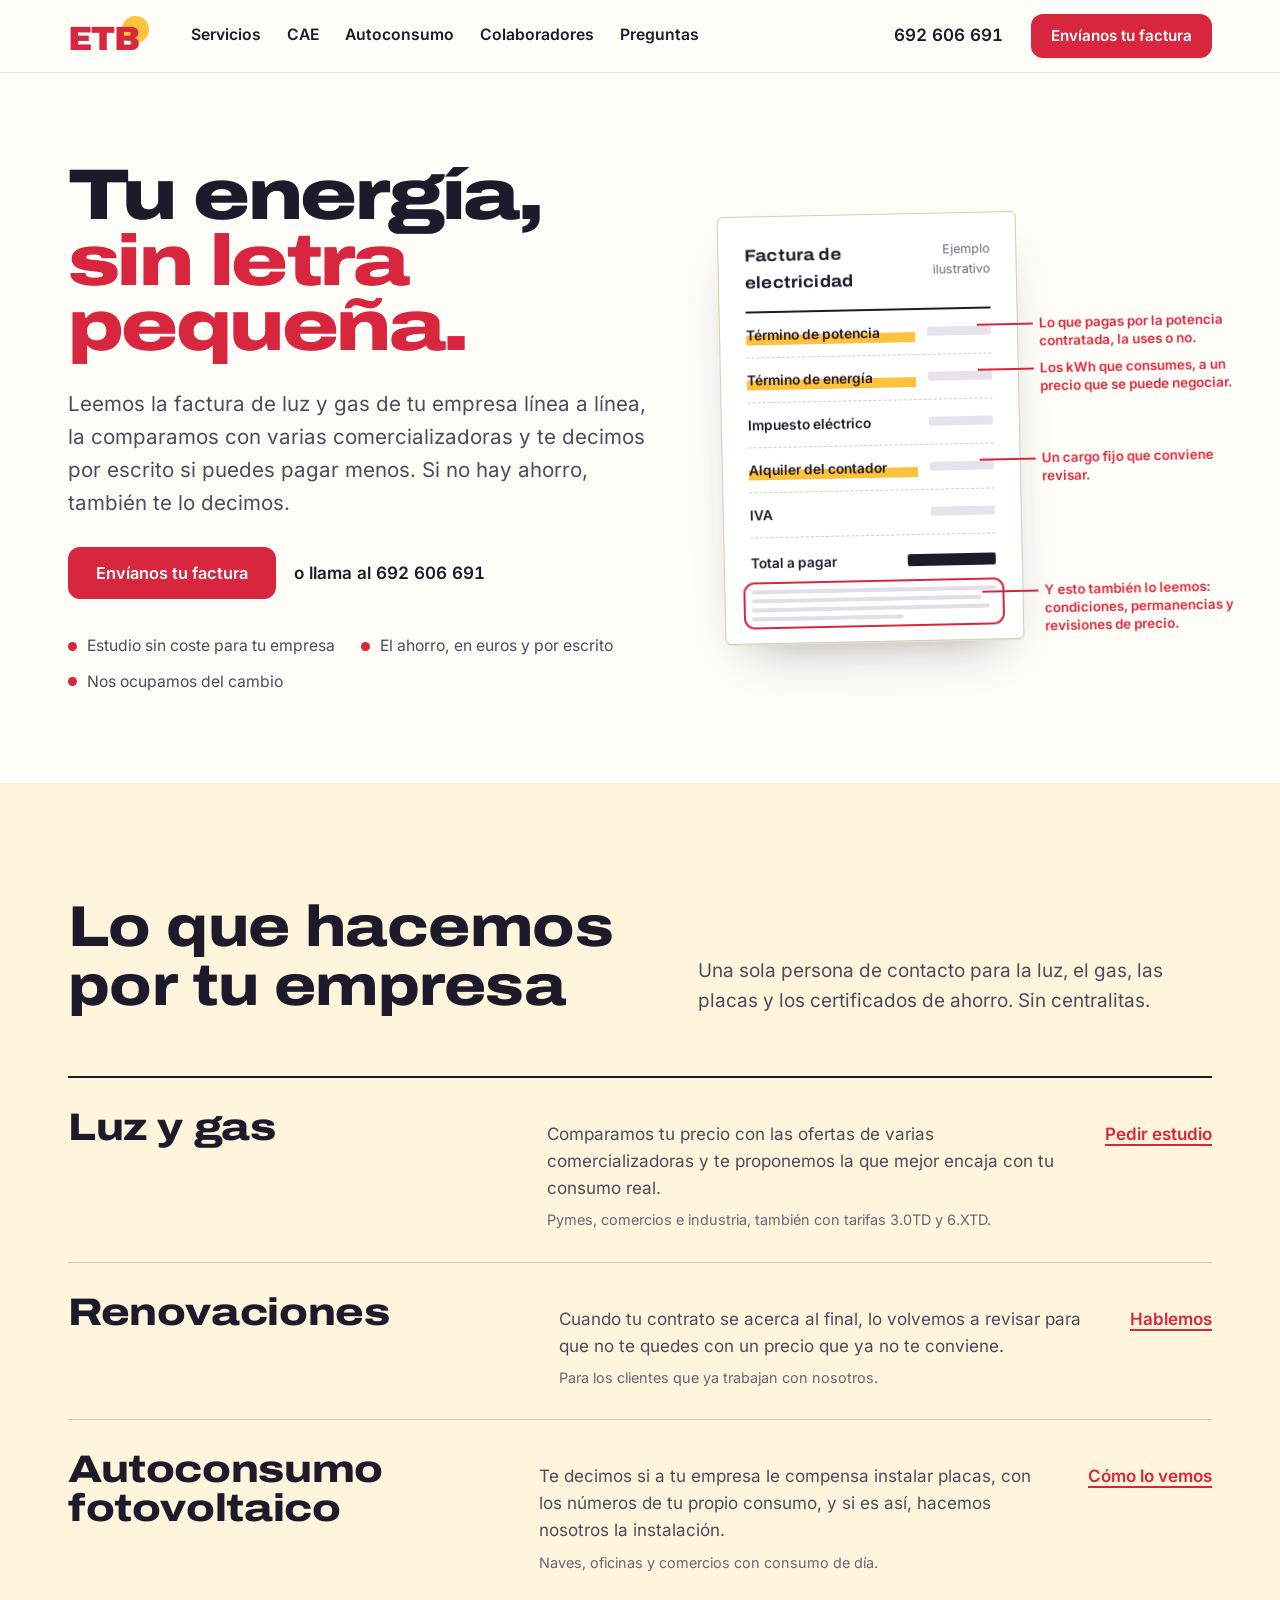
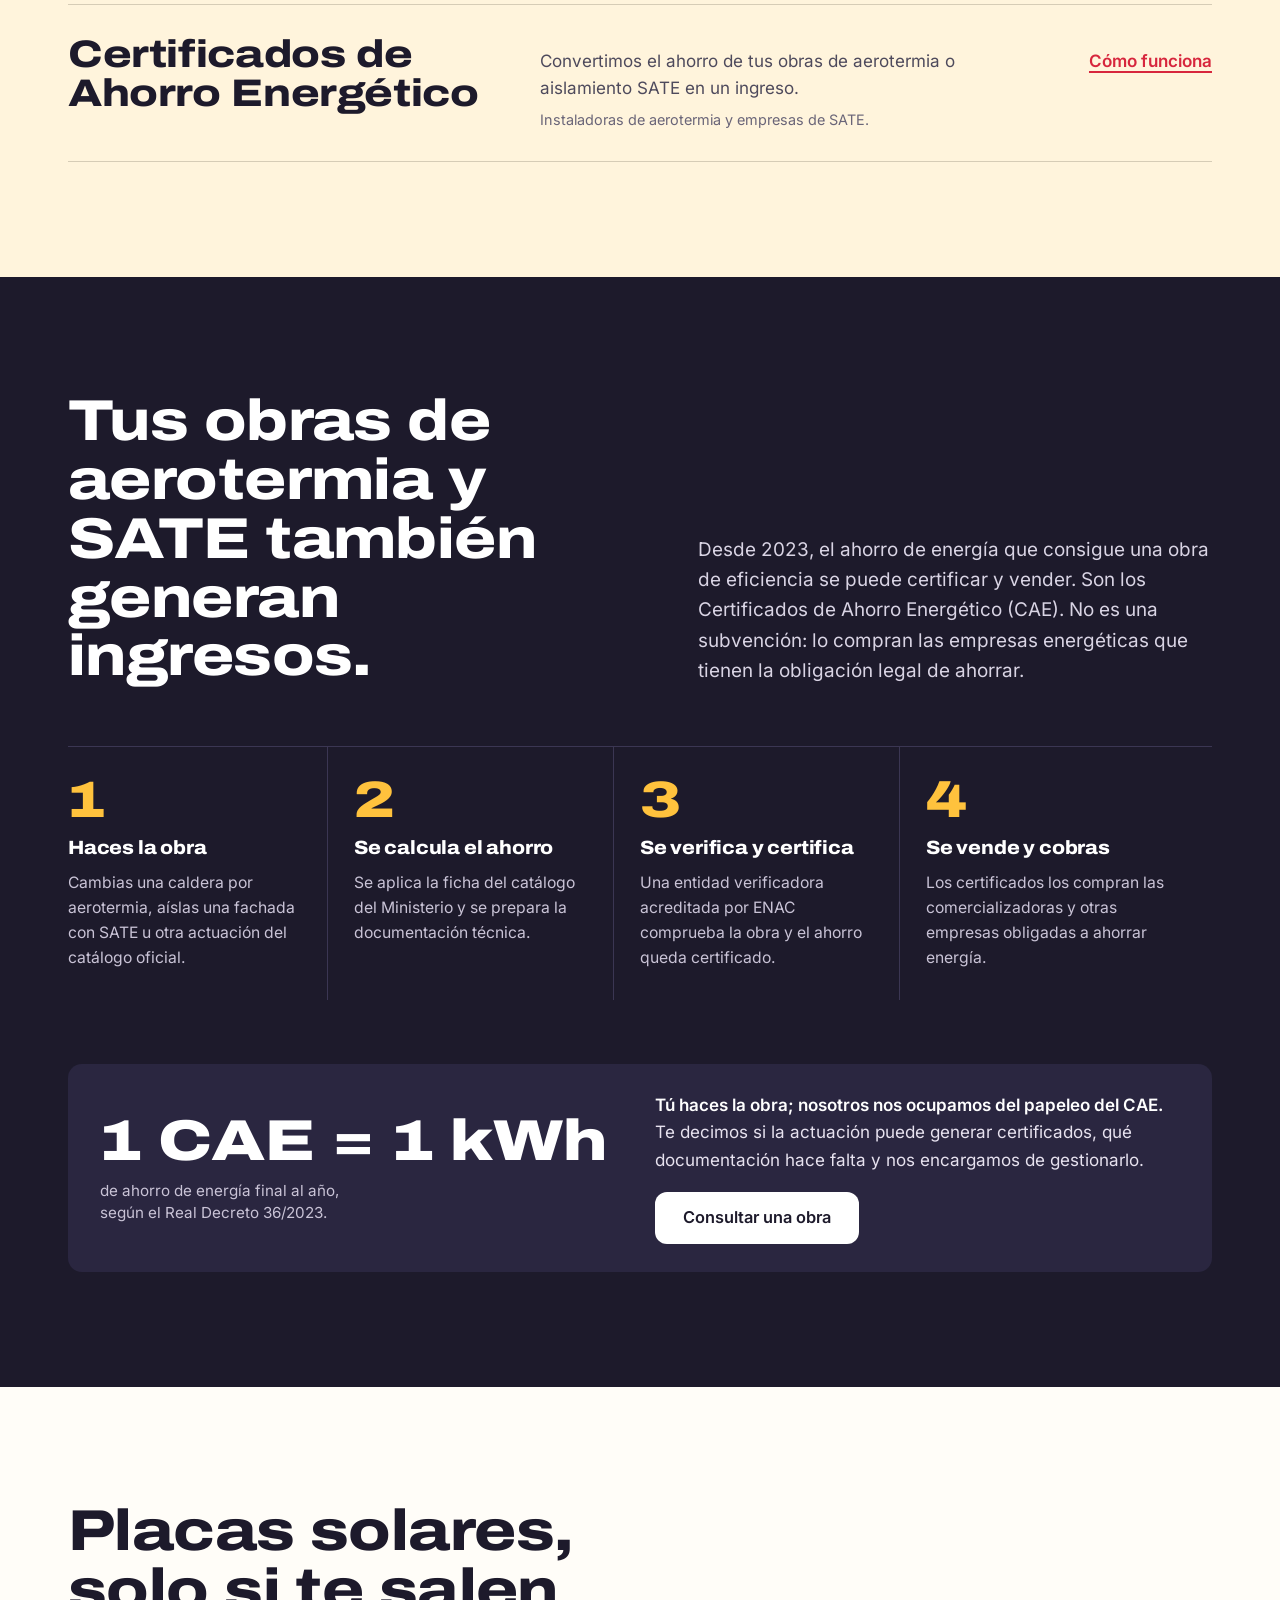
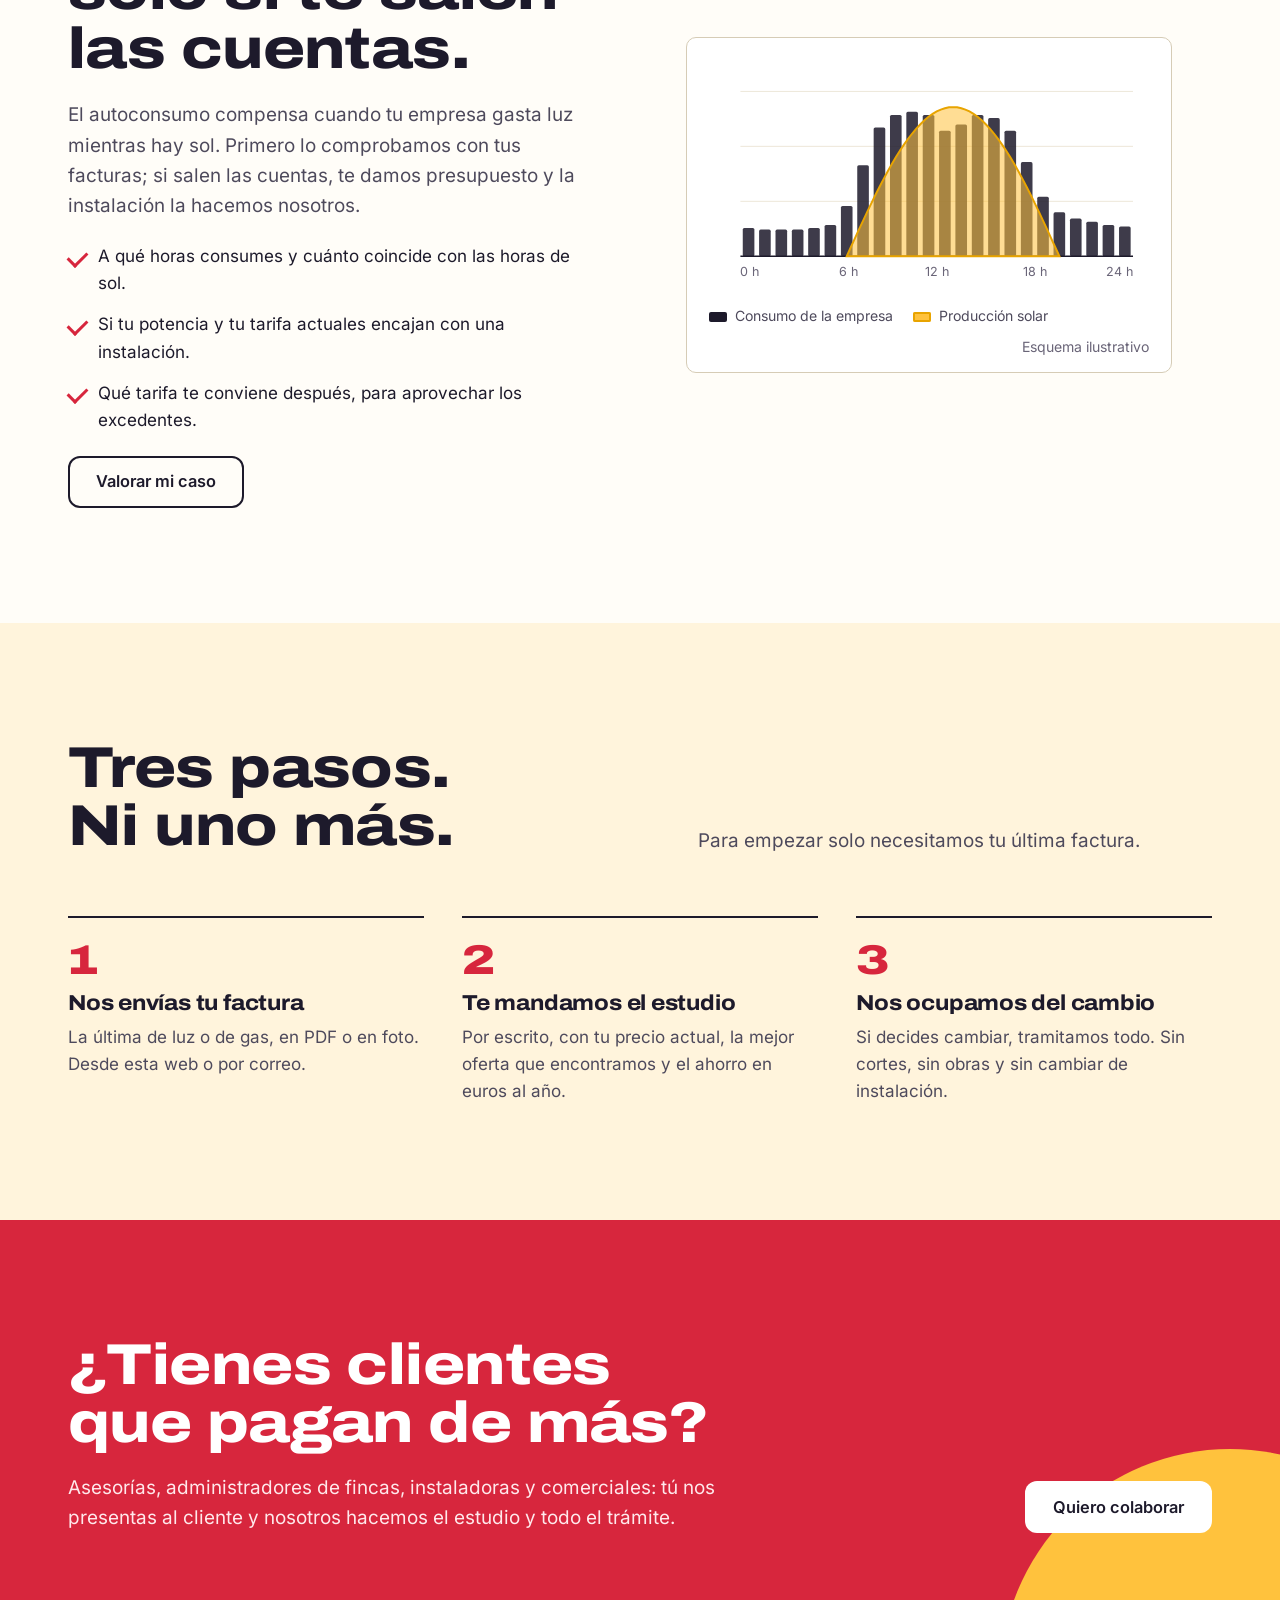
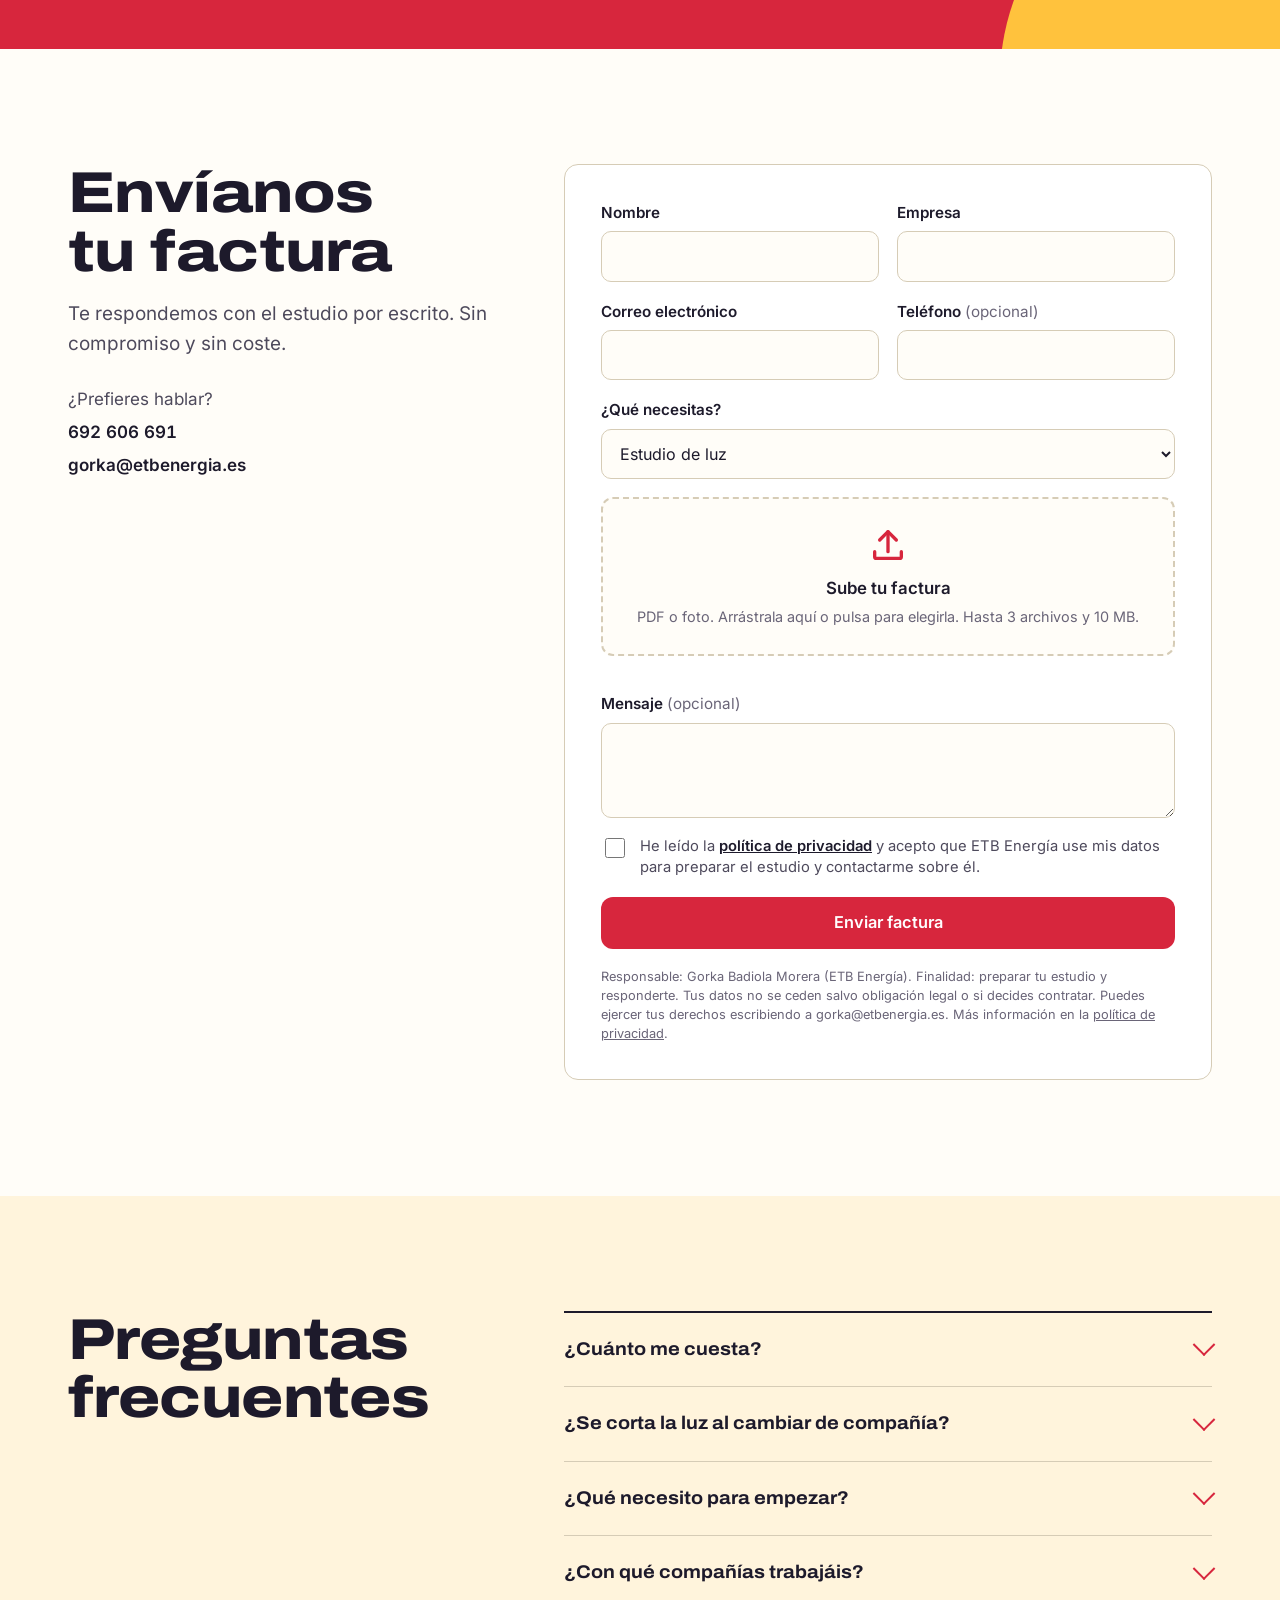
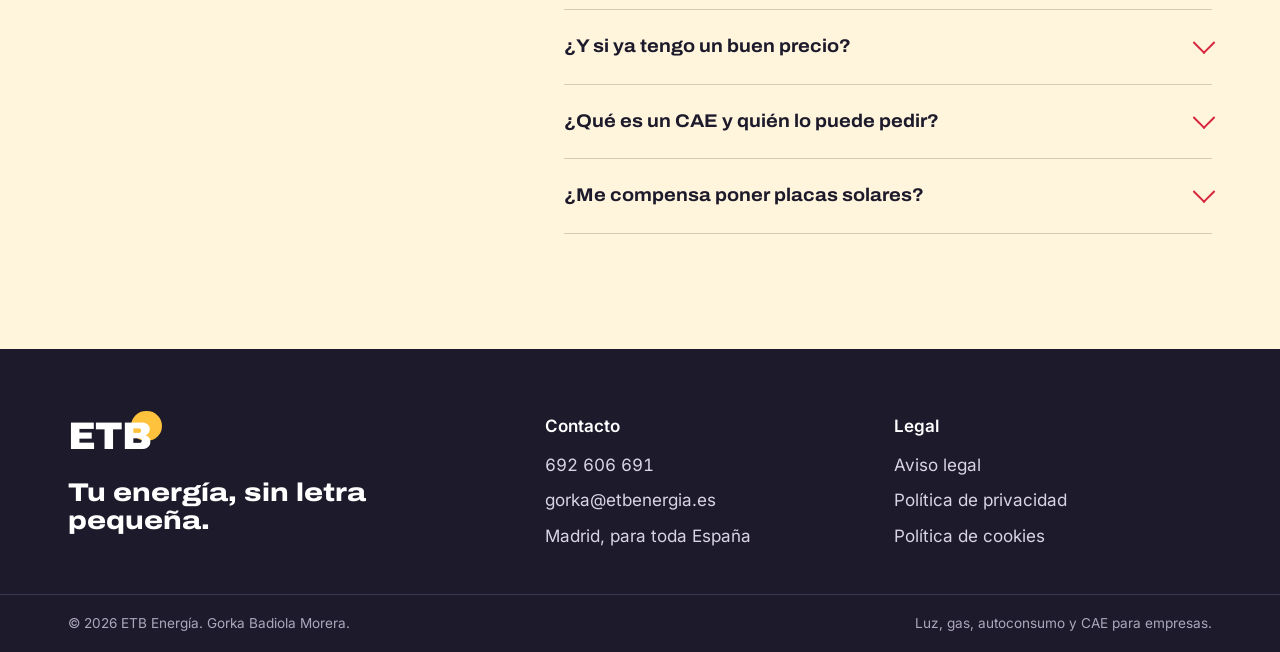
==== commit cc66f977: "Autoconsumo: la instalación la hace ETB Co-Authored-By: Claude Opus 5.5 <noreply@anthropic.com> Clau" ====
--- a/index.html
+++ b/index.html
@@ -4,7 +4,7 @@
 <meta charset="utf-8">
 <meta name="viewport" content="width=device-width, initial-scale=1">
 <title>ETB Energía · Tu energía, sin letra pequeña</title>
-<meta name="description" content="Estudiamos la factura de luz y gas de tu empresa y te decimos, por escrito, si puedes pagar menos. También autoconsumo fotovoltaico y Certificados de Ahorro Energético (CAE). Sin coste para tu empresa.">
+<meta name="description" content="Estudiamos la factura de luz y gas de tu empresa y te decimos, por escrito, si puedes pagar menos. También instalamos autoconsumo fotovoltaico y gestionamos Certificados de Ahorro Energético (CAE).">
 <link rel="canonical" href="https://etbenergia.es/">
 <meta property="og:type" content="website">
 <meta property="og:locale" content="es_ES">
@@ -53,7 +53,7 @@
           <a class="tel num" href="tel:+34692606691">o llama al 692 606 691</a>
         </div>
         <ul class="promesas">
-          <li>Sin coste para tu empresa</li>
+          <li>Estudio sin coste para tu empresa</li>
           <li>El ahorro, en euros y por escrito</li>
           <li>Nos ocupamos del cambio</li>
         </ul>
@@ -93,7 +93,7 @@
         </li>
         <li>
           <h3>Autoconsumo fotovoltaico</h3>
-          <div><p>Te decimos si a tu empresa le compensa instalar placas, con los números de tu propio consumo.</p><p class="para">Naves, oficinas y comercios con consumo de día.</p></div>
+          <div><p>Te decimos si a tu empresa le compensa instalar placas, con los números de tu propio consumo, y si es así, hacemos nosotros la instalación.</p><p class="para">Naves, oficinas y comercios con consumo de día.</p></div>
           <a class="enlace" href="#autoconsumo">Cómo lo vemos</a>
         </li>
         <li>
@@ -131,7 +131,7 @@
     <div class="wrap">
       <div class="solar__txt">
         <h2 class="h2">Placas solares, solo si te salen las cuentas.</h2>
-        <p class="entrada">El autoconsumo compensa cuando tu empresa gasta luz mientras hay sol. Lo comprobamos con tus facturas antes de que nadie te haga un presupuesto.</p>
+        <p class="entrada">El autoconsumo compensa cuando tu empresa gasta luz mientras hay sol. Primero lo comprobamos con tus facturas; si salen las cuentas, te damos presupuesto y la instalación la hacemos nosotros.</p>
         <ul class="revisa">
           <li>A qué horas consumes y cuánto coincide con las horas de sol.</li>
           <li>Si tu potencia y tu tarifa actuales encajan con una instalación.</li>
@@ -240,7 +240,7 @@
         <details><summary>¿Con qué compañías trabajáis?</summary><p>Comparamos ofertas de varias comercializadoras y te proponemos la que mejor encaja con tu consumo.</p></details>
         <details><summary>¿Y si ya tengo un buen precio?</summary><p>Te lo decimos. Si no hay ahorro, no te hacemos ninguna propuesta.</p></details>
         <details><summary>¿Qué es un CAE y quién lo puede pedir?</summary><p>Un Certificado de Ahorro Energético reconoce 1 kWh de ahorro de energía final al año conseguido con una obra de eficiencia, como cambiar una caldera por aerotermia o aislar con SATE. El ahorro pertenece a quien hace la inversión, y se puede vender a las empresas energéticas obligadas a ahorrar.</p></details>
-        <details><summary>¿Me compensa poner placas solares?</summary><p>Depende de cuándo consumes. Si tu empresa gasta sobre todo de día, suele tener sentido; si consume de noche, menos. Lo vemos con tus facturas antes de pedir ningún presupuesto.</p></details>
+        <details><summary>¿Me compensa poner placas solares?</summary><p>Depende de cuándo consumes. Si tu empresa gasta sobre todo de día, suele tener sentido; si consume de noche, menos. Lo vemos con tus facturas antes de darte presupuesto, y si compensa, hacemos nosotros la instalación.</p></details>
       </div>
     </div>
   </section>
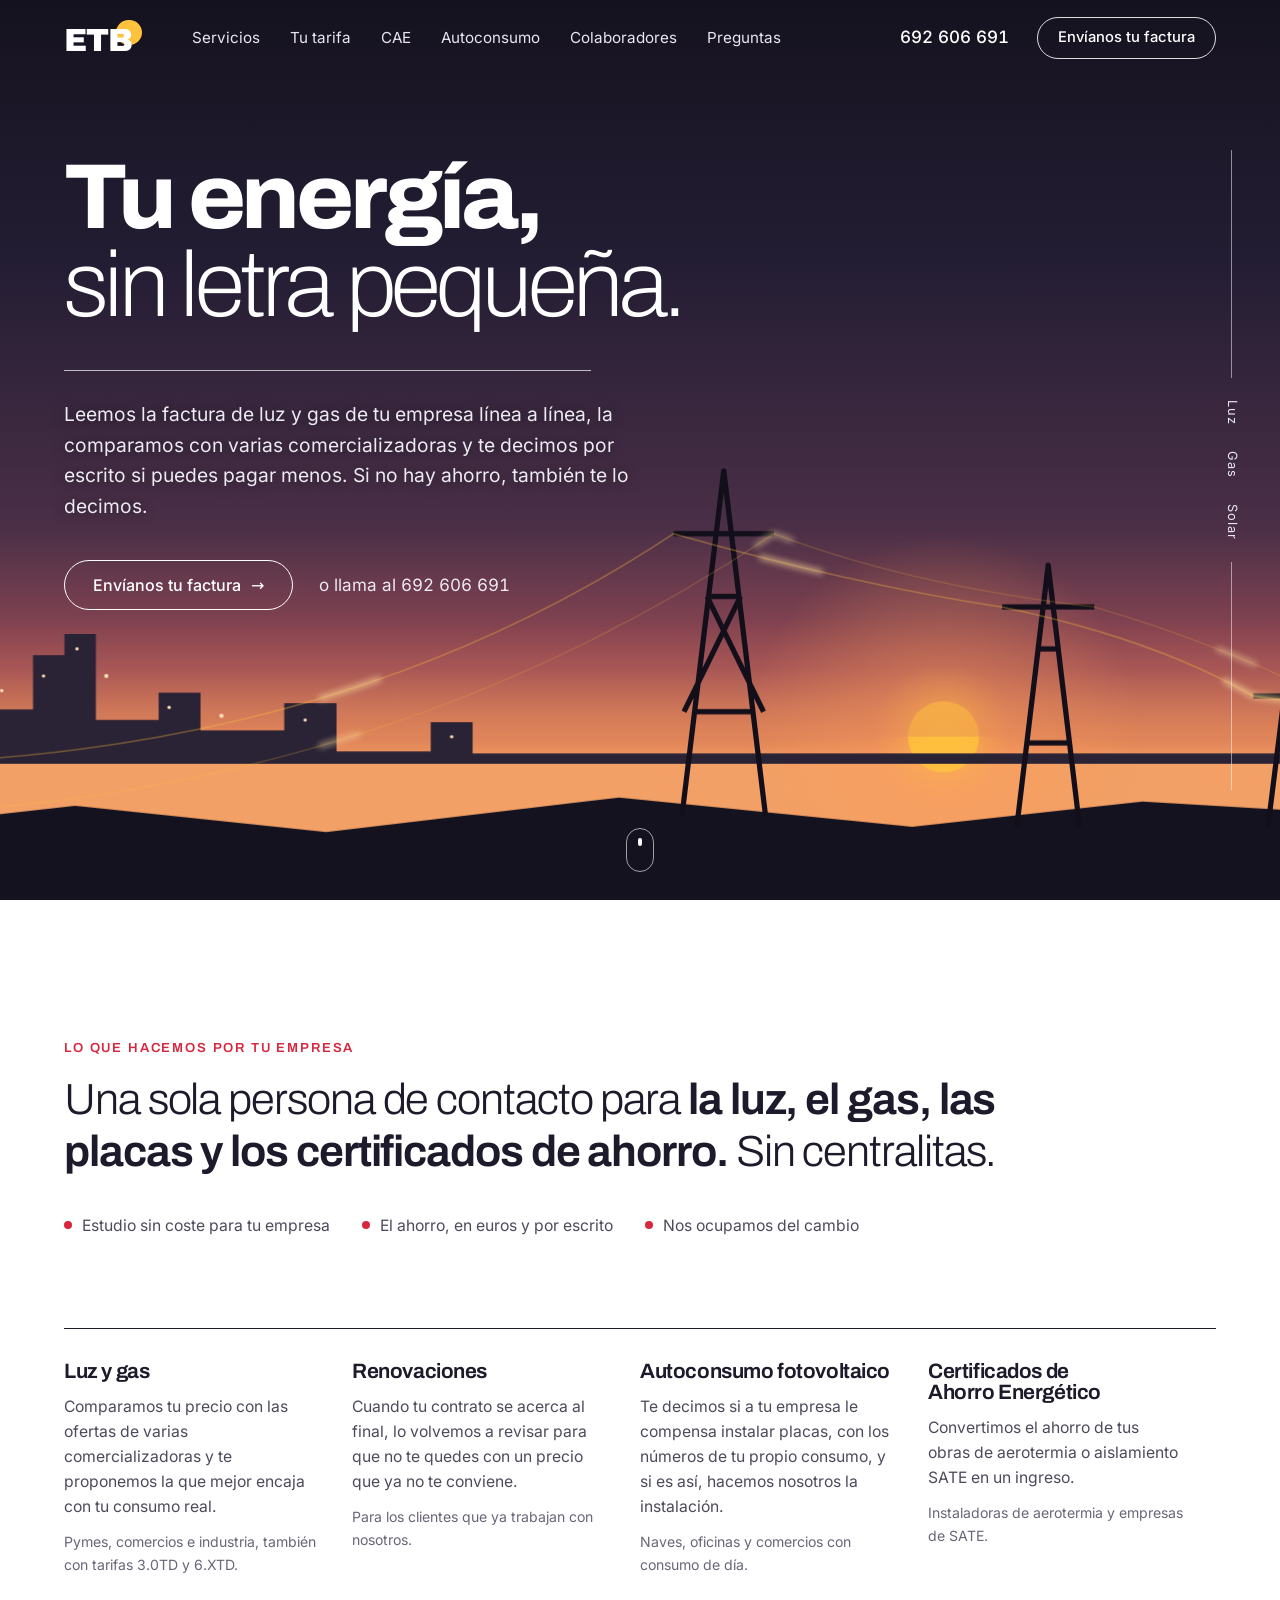
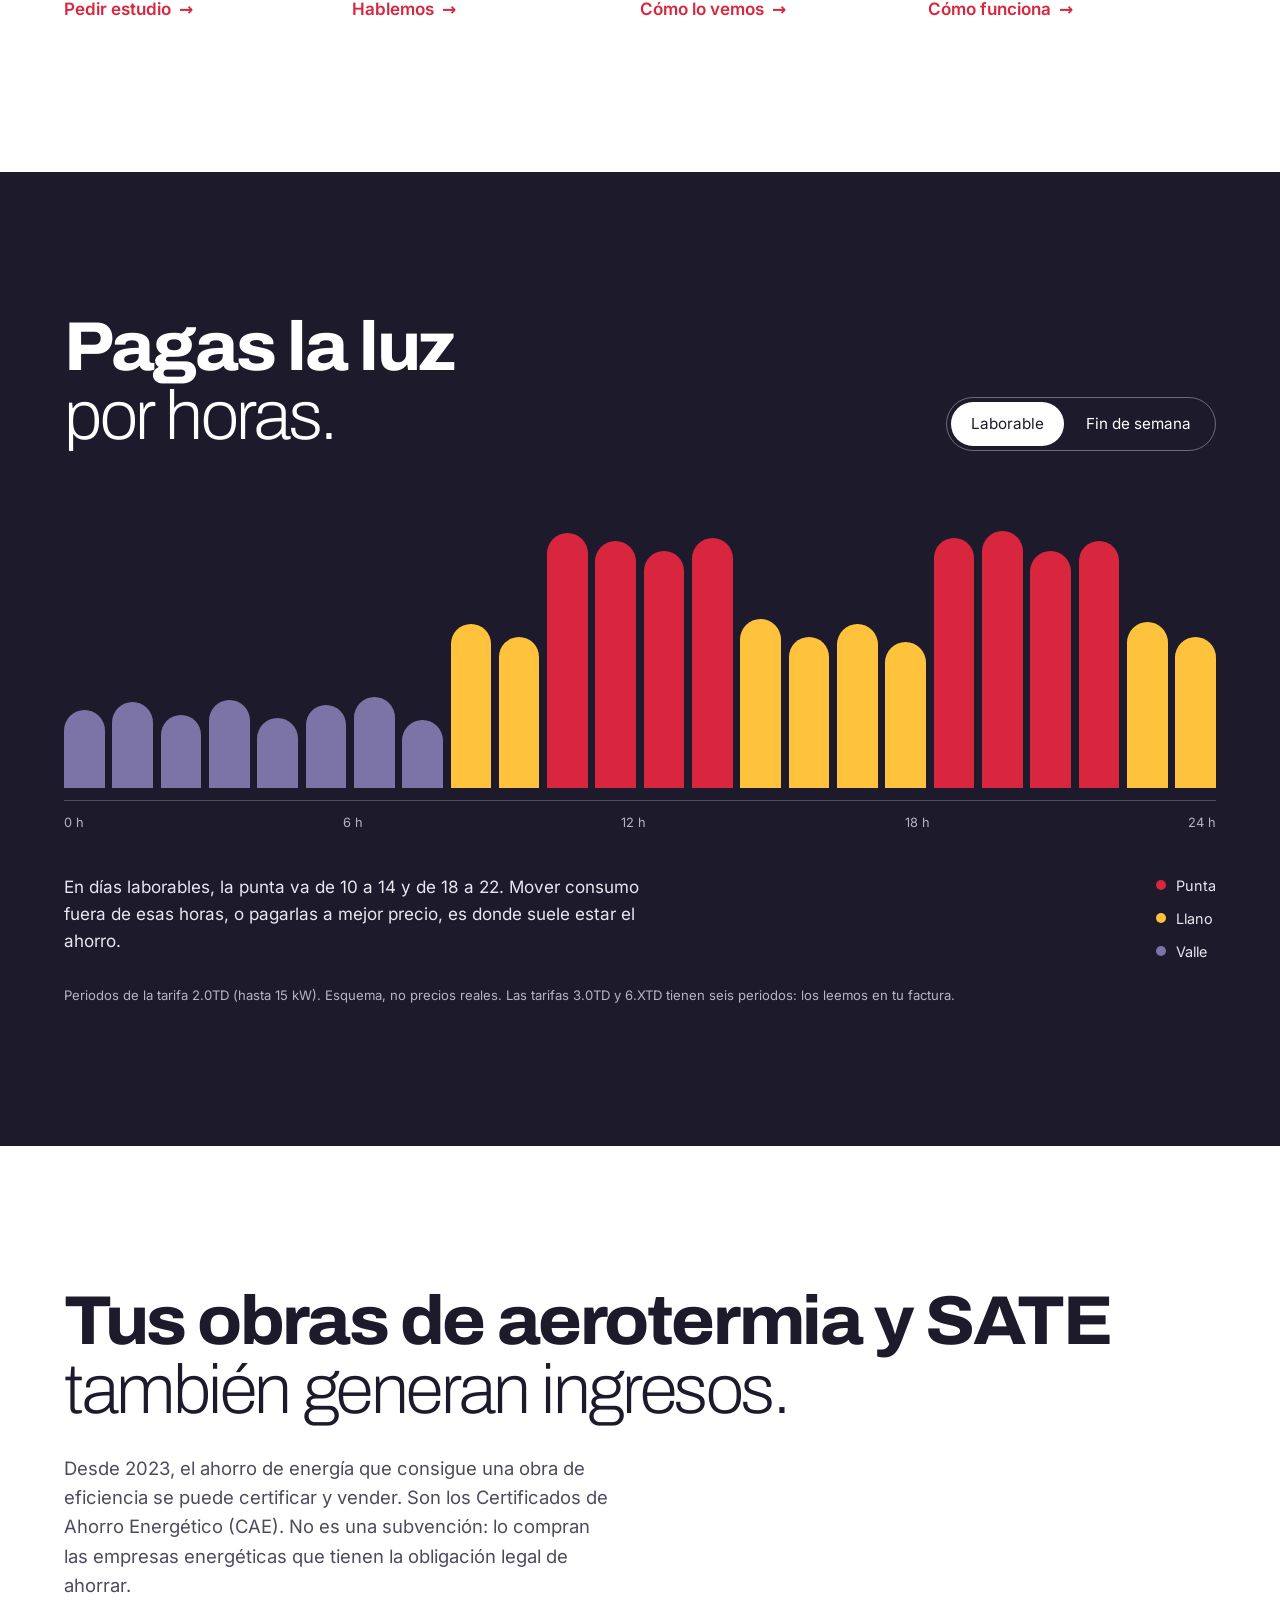
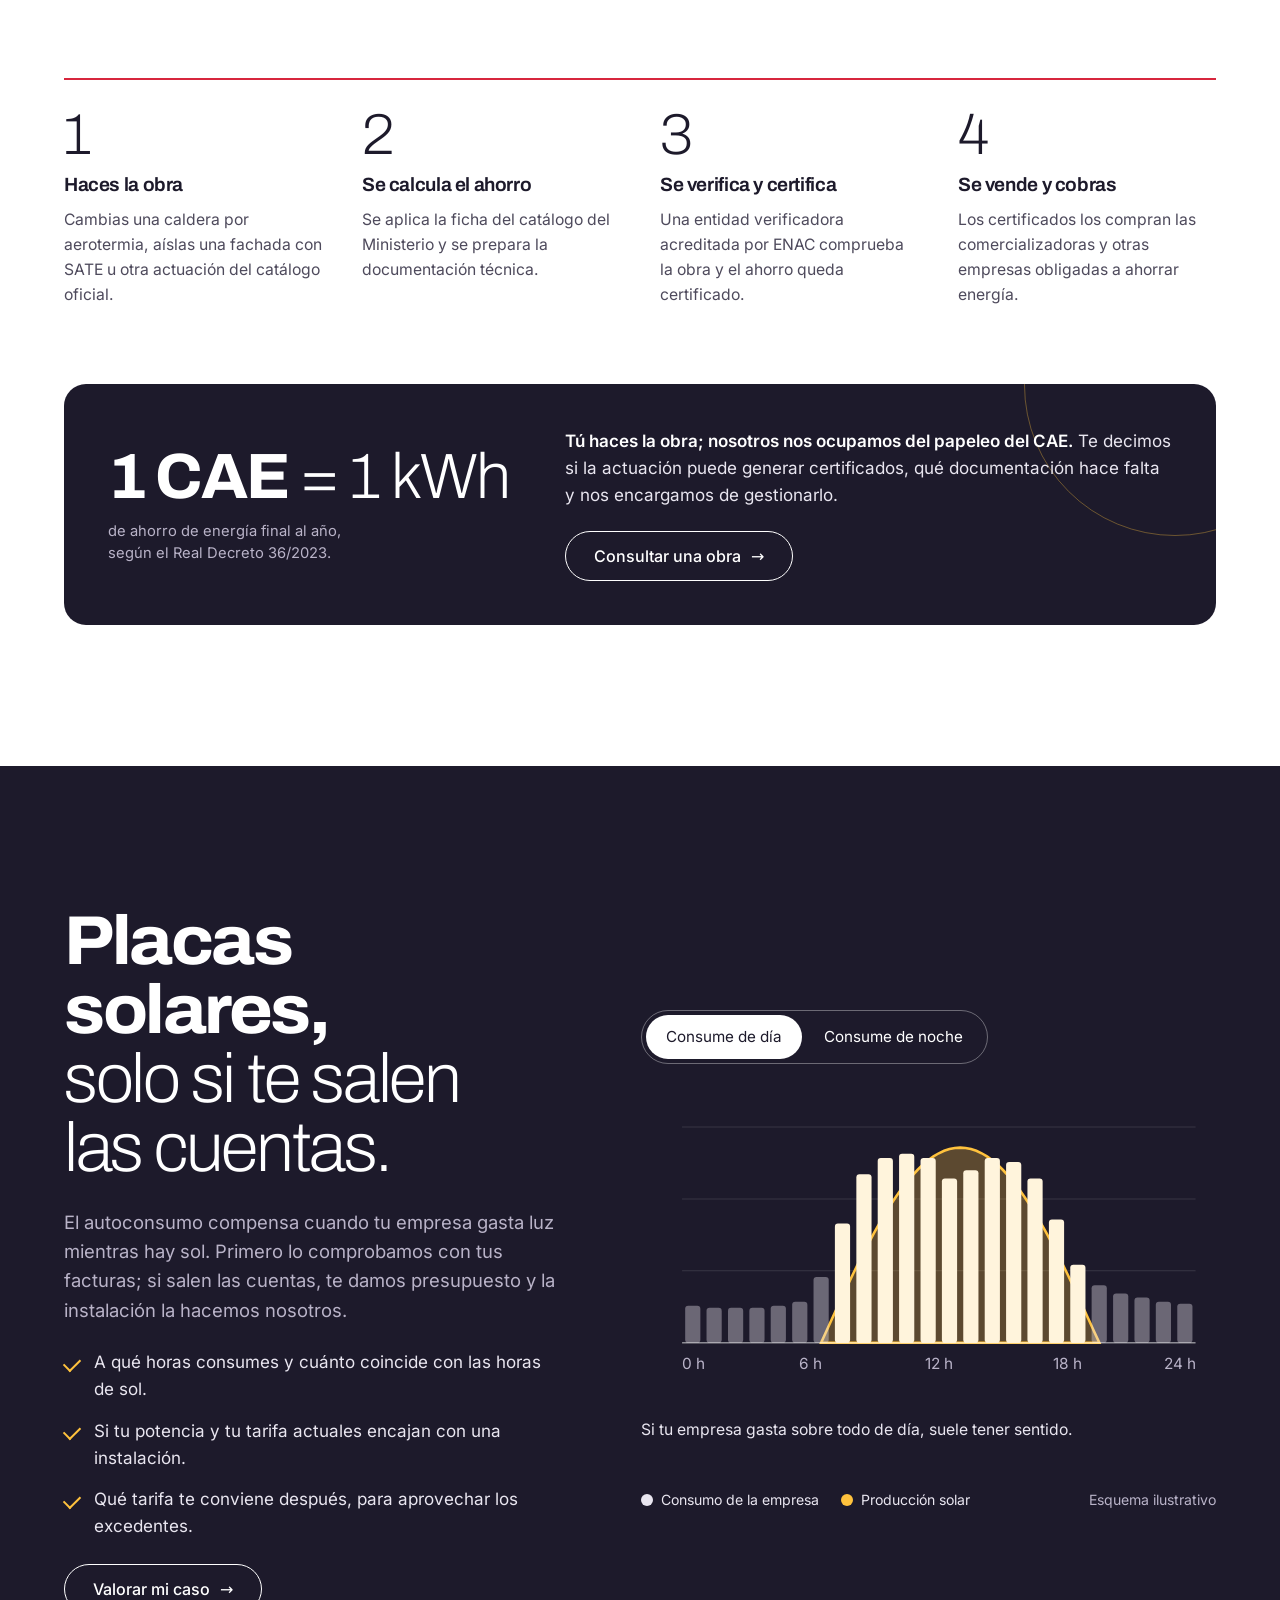
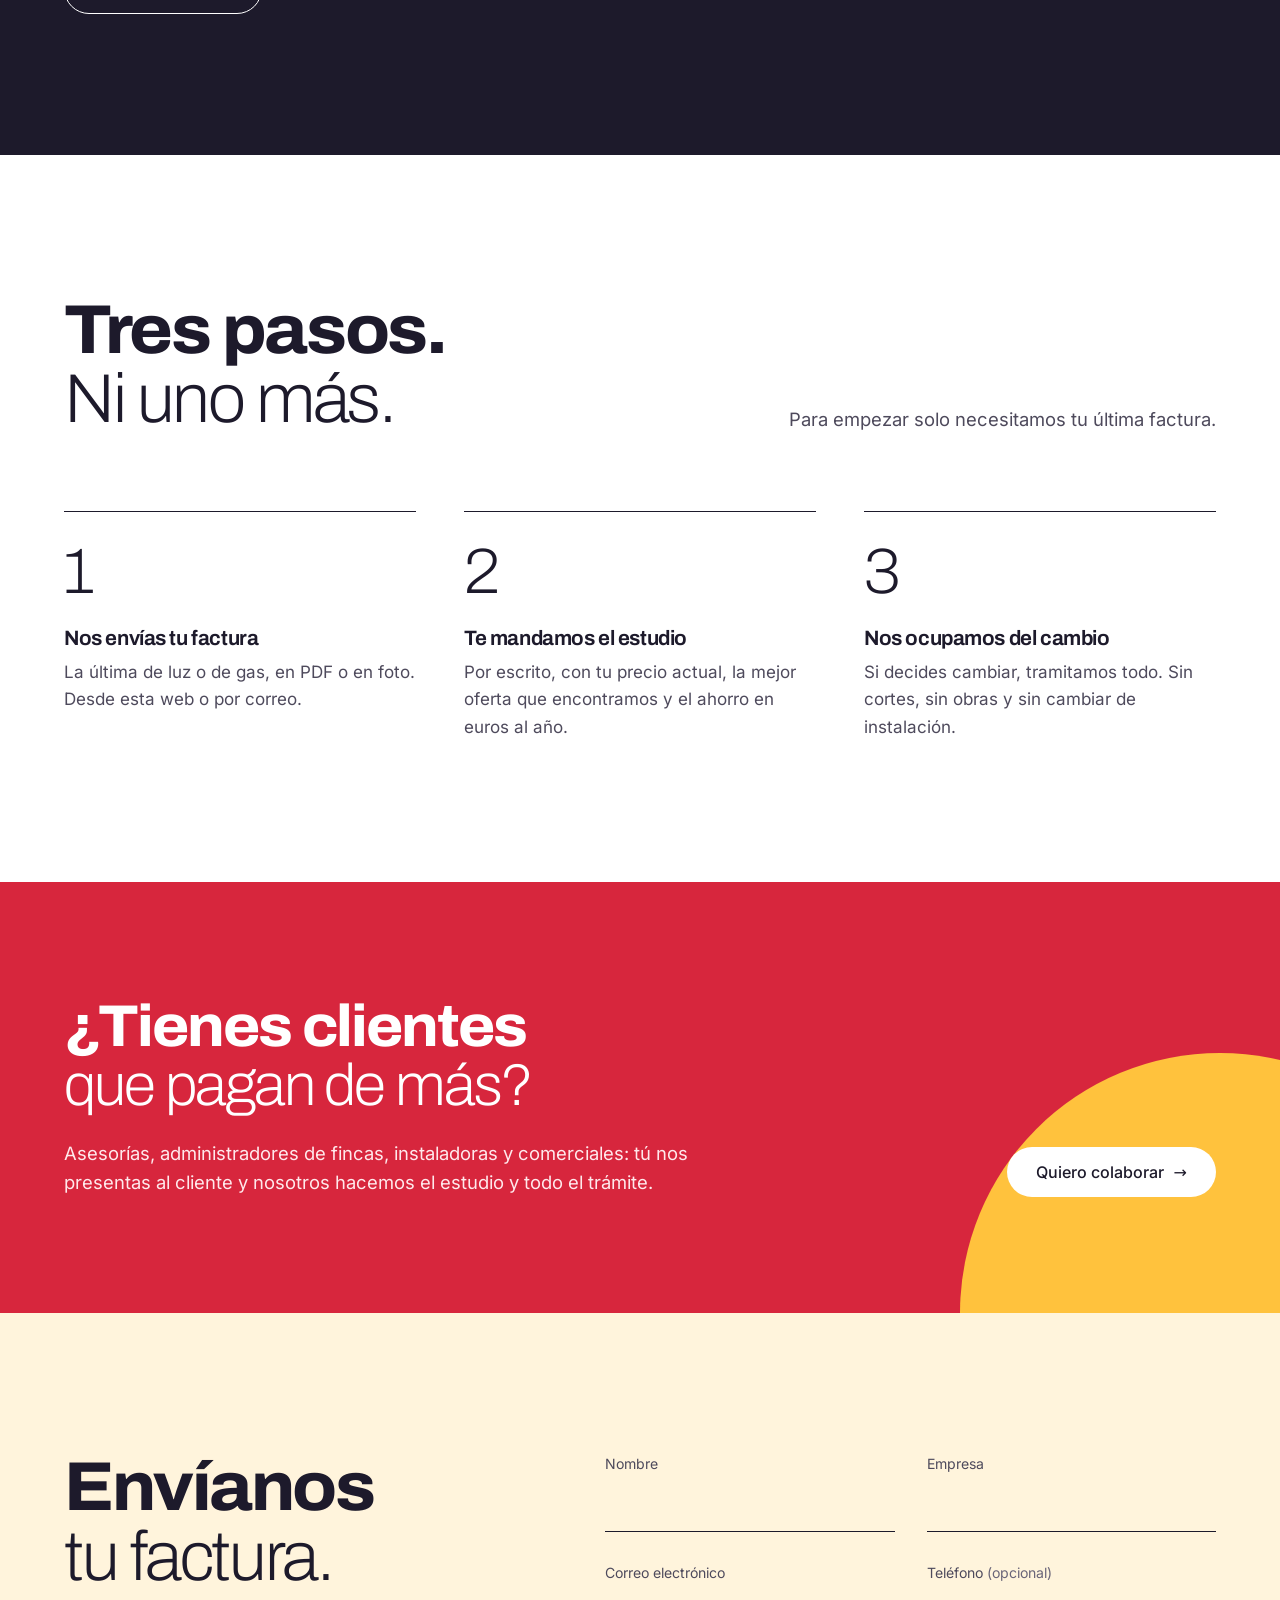
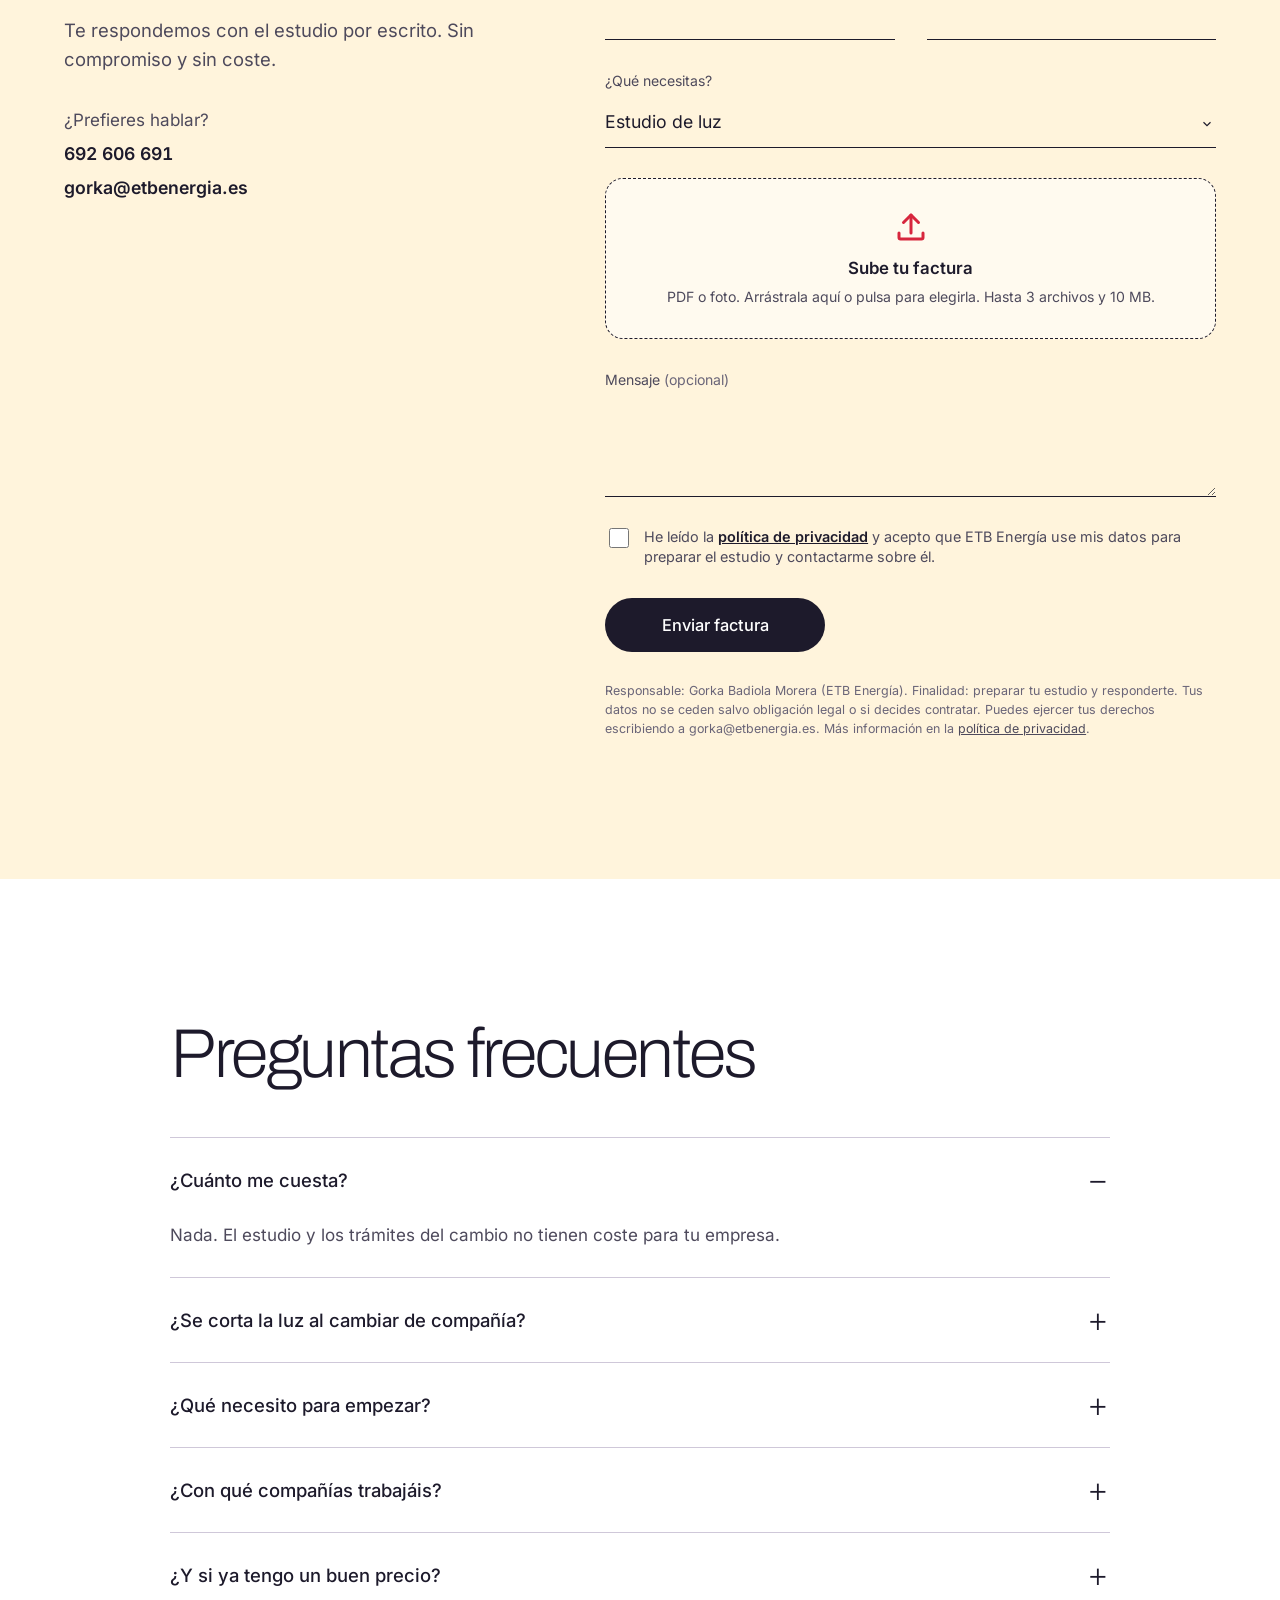
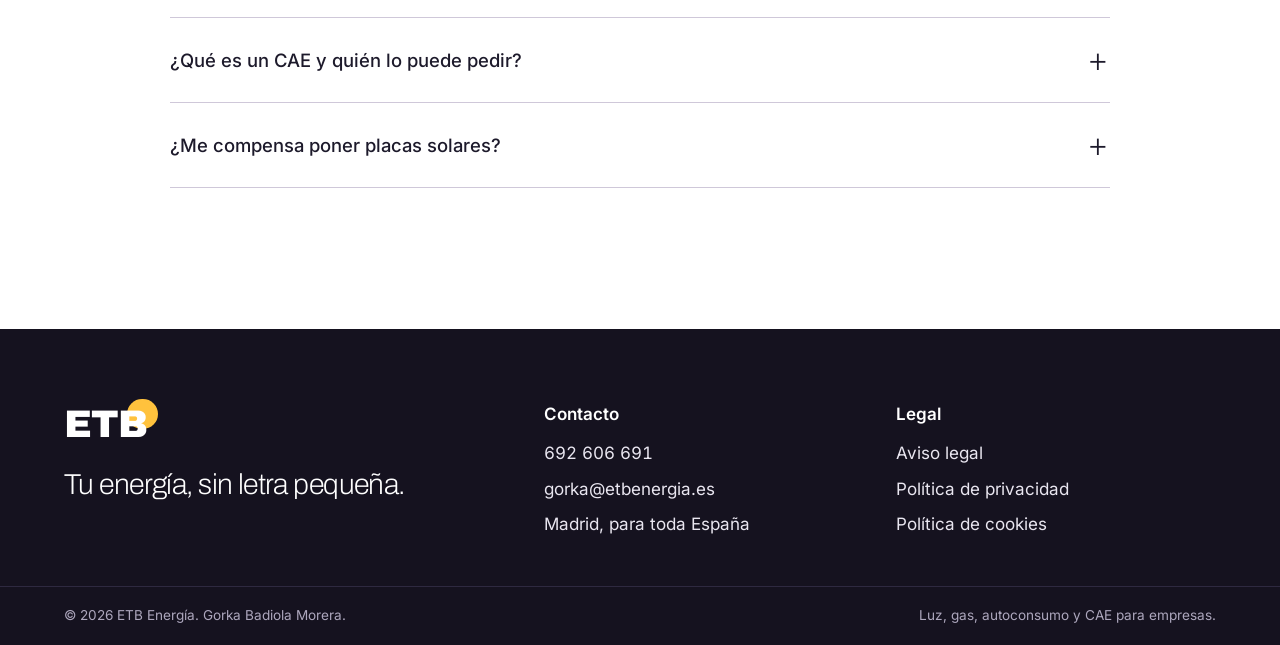
==== commit 86ff0482: "Rediseño visual: atardecer en la red, tarifa por horas y autoconsumo interactivos Mismo formulario (" ====
--- a/index.html
+++ b/index.html
@@ -14,12 +14,13 @@
 <meta property="og:url" content="https://etbenergia.es/">
 <meta property="og:image" content="https://etbenergia.es/assets/compartir.png">
 <meta name="twitter:card" content="summary_large_image">
-<meta name="theme-color" content="#D7263D">
+<meta name="theme-color" content="#1D1A2B">
 <link rel="icon" href="favicon.svg" type="image/svg+xml">
 <link rel="apple-touch-icon" href="assets/apple-touch-icon.png">
 <link rel="preload" href="assets/fonts/archivo-var.woff2" as="font" type="font/woff2" crossorigin>
 <link rel="preload" href="assets/fonts/inter-latin-400-normal.woff2" as="font" type="font/woff2" crossorigin>
 <link rel="stylesheet" href="assets/site.css">
+<script>document.documentElement.classList.add('js')</script>
 <script type="application/ld+json">
 {"@context":"https://schema.org","@type":"ProfessionalService","name":"ETB Energía","url":"https://etbenergia.es/","email":"gorka@etbenergia.es","telephone":"+34692606691","slogan":"Tu energía, sin letra pequeña.","areaServed":"ES","address":{"@type":"PostalAddress","addressLocality":"Madrid","addressCountry":"ES"},"founder":{"@type":"Person","name":"Gorka Badiola"}}
 </script>
@@ -27,16 +28,20 @@
 <body>
 <a class="skip" href="#contenido">Saltar al contenido</a>
 
-<header class="cab">
+<header class="cab cab--hero" id="cab">
   <div class="wrap">
-    <a href="#inicio" class="logo" aria-label="ETB Energía, inicio"><span>ETB</span></a>
-    <nav class="nav" aria-label="Principal">
+    <a href="#inicio" class="logo logo--blanco" aria-label="ETB Energía, inicio"><span>ETB</span></a>
+    <nav class="nav" id="nav" aria-label="Principal">
       <a href="#servicios">Servicios</a>
+      <a href="#tarifa">Tu tarifa</a>
       <a href="#cae">CAE</a>
       <a href="#autoconsumo">Autoconsumo</a>
       <a href="#colaboradores">Colaboradores</a>
       <a href="#preguntas">Preguntas</a>
     </nav>
+    <button class="menu-btn" id="menu" type="button" aria-expanded="false" aria-controls="nav" aria-label="Abrir menú">
+      <svg viewBox="0 0 24 24" fill="none" stroke="currentColor" stroke-width="1.8" stroke-linecap="round" aria-hidden="true"><path d="M4 8h16M4 16h16"/></svg>
+    </button>
     <a class="cab__tel num" href="tel:+34692606691">692 606 691</a>
     <a href="#factura" class="btn btn--rojo">Envíanos tu factura</a>
   </div>
@@ -44,125 +49,186 @@
 
 <main id="contenido">
   <section id="inicio" class="portada">
+    <svg class="paisaje" viewBox="0 0 1440 860" preserveAspectRatio="xMidYMax slice" aria-hidden="true">
+      <defs>
+        <filter id="brillo"><feGaussianBlur stdDeviation="3"/></filter>
+        <radialGradient id="sol-g" cx="0.5" cy="0.5" r="0.5"><stop offset="0" stop-color="#FFC23D" stop-opacity=".9"/><stop offset=".35" stop-color="#FF9E5A" stop-opacity=".35"/><stop offset="1" stop-color="#FF9E5A" stop-opacity="0"/></radialGradient>
+        <linearGradient id="cielo" gradientUnits="userSpaceOnUse" x1="0" y1="-400" x2="0" y2="730"><stop offset=".354" stop-color="#15121F"/><stop offset=".575" stop-color="#231D33"/><stop offset=".80" stop-color="#4A2F47"/><stop offset=".92" stop-color="#9A4B55"/><stop offset=".985" stop-color="#E58A5A"/><stop offset="1" stop-color="#F2A066"/></linearGradient>
+        <linearGradient id="bruma" x1="0" y1="0" x2="0" y2="1"><stop offset="0" stop-color="#E58A5A" stop-opacity="0"/><stop offset="1" stop-color="#E58A5A" stop-opacity=".45"/></linearGradient>
+      </defs>
+      <rect x="-200" y="-1400" width="1840" height="2300" fill="url(#cielo)"/>
+      <g transform="translate(0 90)">
+      <g class="capa" data-vel=".08"><circle cx="1010" cy="610" r="190" fill="url(#sol-g)"/><circle cx="1010" cy="614" r="34" fill="#FFC23D" opacity=".85"/></g>
+      <rect x="0" y="500" width="1440" height="114" fill="url(#bruma)"/>
+      <g class="capa" data-vel=".16">
+        <path d="M0 640 L0 598 L60 598 L60 556 L95 556 L95 588 L140 588 L140 536 L170 536 L170 516 L200 516 L200 598 L260 598 L260 572 L300 572 L300 608 L380 608 L380 582 L430 582 L430 628 L520 628 L520 600 L560 600 L560 630 L1440 630 L1440 640 Z" fill="#2A2235"/>
+        <g class="luces" fill="#FFE2B8"><circle cx="210" cy="556" r="2"/><circle cx="270" cy="586" r="1.6"/><circle cx="320" cy="594" r="2"/><circle cx="150" cy="556" r="1.6"/><circle cx="400" cy="598" r="1.6"/><circle cx="80" cy="582" r="1.6"/><circle cx="182" cy="530" r="1.6"/><circle cx="540" cy="614" r="1.6"/><circle cx="110" cy="570" r="1.6"/></g>
+      </g>
+      <g class="capa" data-vel=".26">
+        <path d="M0 1000 L0 700 L180 680 L420 705 L700 672 L980 700 L1200 676 L1440 690 L1440 1000 Z" fill="#15121F"/>
+        <g stroke="#120F1B" stroke-width="5" fill="none" stroke-linejoin="round">
+          <path d="M760 690 L800 360 L840 690 M772 590 L828 590 M784 480 L816 480 M752 420 L848 420 M762 590 L816 480 M838 590 L784 480"/>
+          <path d="M1080 700 L1110 450 L1140 700 M1090 620 L1130 620 M1098 530 L1122 530 M1066 490 L1154 490"/>
+          <path d="M1320 700 L1340 540 L1360 700 M1306 575 L1374 575"/>
+        </g>
+        <g fill="none" stroke-linecap="round">
+          <path d="M-40 640 Q 420 640 752 420 Q 930 470 1066 490 Q 1210 520 1306 575 L1500 600" stroke="#FFC23D" stroke-opacity=".35" stroke-width="1.5"/>
+          <path class="pulso" d="M-40 640 Q 420 640 752 420 Q 930 470 1066 490 Q 1210 520 1306 575 L1500 600" stroke="#FFE3A3" stroke-width="3" stroke-dasharray="60 400" filter="url(#brillo)"/>
+          <path d="M-40 690 Q 460 680 848 420 Q 980 470 1154 490 Q 1260 520 1374 575 L1500 590" stroke="#FFC23D" stroke-opacity=".22" stroke-width="1.2"/>
+          <path class="pulso pulso--2" d="M-40 690 Q 460 680 848 420 Q 980 470 1154 490 Q 1260 520 1374 575 L1500 590" stroke="#FFE3A3" stroke-width="2.4" stroke-dasharray="40 420" filter="url(#brillo)"/>
+        </g>
+      </g>
+      </g>
+    </svg>
+
     <div class="wrap">
       <div class="portada__txt">
-        <h1>Tu energía, <span class="linea2">sin letra pequeña.</span></h1>
+        <h1><span class="g">Tu energía,</span><span class="f">sin letra pequeña.</span></h1>
+        <div class="raya" aria-hidden="true"></div>
         <p class="entrada">Leemos la factura de luz y gas de tu empresa línea a línea, la comparamos con varias comercializadoras y te decimos por escrito si puedes pagar menos. Si no hay ahorro, también te lo decimos.</p>
         <div class="acciones">
-          <a href="#factura" class="btn btn--rojo">Envíanos tu factura</a>
+          <a href="#factura" class="btn btn--blanco">Envíanos tu factura <span class="flecha" aria-hidden="true">→</span></a>
           <a class="tel num" href="tel:+34692606691">o llama al 692 606 691</a>
         </div>
-        <ul class="promesas">
+      </div>
+    </div>
+
+    <nav class="carril" aria-label="Accesos rápidos">
+      <i></i>
+      <a href="#servicios">Luz</a>
+      <a href="#servicios">Gas</a>
+      <a href="#autoconsumo">Solar</a>
+      <i></i>
+    </nav>
+    <a class="bajar" href="#servicios" aria-label="Bajar a los servicios"></a>
+  </section>
+
+  <section id="servicios" class="sec">
+    <div class="wrap">
+      <h2 class="etiqueta aparece">Lo que hacemos por tu empresa</h2>
+      <p class="frase aparece">Una sola persona de contacto para <strong>la luz, el gas, las placas y los certificados de ahorro.</strong> Sin centralitas.</p>
+        <ul class="promesas aparece">
           <li>Estudio sin coste para tu empresa</li>
           <li>El ahorro, en euros y por escrito</li>
           <li>Nos ocupamos del cambio</li>
         </ul>
-      </div>
-
-      <figure class="factura" aria-label="Ejemplo de factura de luz con anotaciones que explican cada concepto">
-        <div class="factura__hoja">
-          <div class="factura__cab"><strong>Factura de electricidad</strong><span>Ejemplo ilustrativo</span></div>
-          <div class="concepto concepto--marca"><span class="concepto__n">Término de potencia</span><span class="concepto__v" aria-hidden="true"></span><span class="nota nota--1">Lo que pagas por la potencia contratada, la uses o no.</span></div>
-          <div class="concepto concepto--marca"><span class="concepto__n">Término de energía</span><span class="concepto__v" aria-hidden="true"></span><span class="nota nota--2">Los kWh que consumes, a un precio que se puede negociar.</span></div>
-          <div class="concepto"><span class="concepto__n">Impuesto eléctrico</span><span class="concepto__v" aria-hidden="true"></span></div>
-          <div class="concepto concepto--marca"><span class="concepto__n">Alquiler del contador</span><span class="concepto__v" aria-hidden="true"></span><span class="nota nota--3">Un cargo fijo que conviene revisar.</span></div>
-          <div class="concepto"><span class="concepto__n">IVA</span><span class="concepto__v" aria-hidden="true"></span></div>
-          <div class="factura__total"><span>Total a pagar</span><span class="concepto__v" aria-hidden="true"></span></div>
-          <div class="letra letra--ojo" aria-hidden="true"><i></i><i></i><i></i><i></i><span class="nota nota--4">Y esto también lo leemos: condiciones, permanencias y revisiones de precio.</span></div>
-        </div>
-      </figure>
-    </div>
-  </section>
-
-  <section id="servicios" class="sec sec--arena">
-    <div class="wrap">
-      <div class="cabeza">
-        <h2 class="h2">Lo que hacemos por tu empresa</h2>
-        <p class="entrada">Una sola persona de contacto para la luz, el gas, las placas y los certificados de ahorro. Sin centralitas.</p>
-      </div>
-      <ul class="indice">
+      <ul class="servicios aparece">
         <li>
           <h3>Luz y gas</h3>
-          <div><p>Comparamos tu precio con las ofertas de varias comercializadoras y te proponemos la que mejor encaja con tu consumo real.</p><p class="para">Pymes, comercios e industria, también con tarifas 3.0TD y 6.XTD.</p></div>
+          <p>Comparamos tu precio con las ofertas de varias comercializadoras y te proponemos la que mejor encaja con tu consumo real.</p>
+          <p class="para">Pymes, comercios e industria, también con tarifas 3.0TD y 6.XTD.</p>
           <a class="enlace" href="#factura">Pedir estudio</a>
         </li>
         <li>
           <h3>Renovaciones</h3>
-          <div><p>Cuando tu contrato se acerca al final, lo volvemos a revisar para que no te quedes con un precio que ya no te conviene.</p><p class="para">Para los clientes que ya trabajan con nosotros.</p></div>
+          <p>Cuando tu contrato se acerca al final, lo volvemos a revisar para que no te quedes con un precio que ya no te conviene.</p>
+          <p class="para">Para los clientes que ya trabajan con nosotros.</p>
           <a class="enlace" href="#factura">Hablemos</a>
         </li>
         <li>
           <h3>Autoconsumo fotovoltaico</h3>
-          <div><p>Te decimos si a tu empresa le compensa instalar placas, con los números de tu propio consumo, y si es así, hacemos nosotros la instalación.</p><p class="para">Naves, oficinas y comercios con consumo de día.</p></div>
+          <p>Te decimos si a tu empresa le compensa instalar placas, con los números de tu propio consumo, y si es así, hacemos nosotros la instalación.</p>
+          <p class="para">Naves, oficinas y comercios con consumo de día.</p>
           <a class="enlace" href="#autoconsumo">Cómo lo vemos</a>
         </li>
         <li>
           <h3>Certificados de Ahorro Energético</h3>
-          <div><p>Convertimos el ahorro de tus obras de aerotermia o aislamiento SATE en un ingreso.</p><p class="para">Instaladoras de aerotermia y empresas de SATE.</p></div>
+          <p>Convertimos el ahorro de tus obras de aerotermia o aislamiento SATE en un ingreso.</p>
+          <p class="para">Instaladoras de aerotermia y empresas de SATE.</p>
           <a class="enlace" href="#cae">Cómo funciona</a>
         </li>
       </ul>
     </div>
   </section>
 
-  <section id="cae" class="sec oscuro cae">
-    <div class="wrap">
-      <div class="cabeza">
-        <h2 class="h2">Tus obras de aerotermia y SATE también generan ingresos.</h2>
+  <section id="tarifa" class="sec oscuro">
+    <div class="wrap">
+      <div class="cabeza aparece">
+        <h2 class="dos"><span class="g">Pagas la luz</span><span class="f">por horas.</span></h2>
+        <div class="selector" role="group" aria-label="Tipo de día">
+          <button type="button" data-dia="laborable" aria-pressed="true">Laborable</button>
+          <button type="button" data-dia="finde" aria-pressed="false">Fin de semana</button>
+        </div>
+      </div>
+      <div class="aparece">
+        <div class="barras" id="barras" aria-hidden="true"><span class="burbuja" id="burbuja"></span></div>
+        <div class="eje" aria-hidden="true"><span>0 h</span><span>6 h</span><span>12 h</span><span>18 h</span><span>24 h</span></div>
+        <div class="tarifa__pie">
+          <p id="nota-dia" aria-live="polite">En días laborables, la punta va de 10 a 14 y de 18 a 22. Mover consumo fuera de esas horas, o pagarlas a mejor precio, es donde suele estar el ahorro.</p>
+          <ul class="leyenda">
+            <li><i style="background:var(--rojo)"></i>Punta</li>
+            <li><i style="background:var(--sol)"></i>Llano</li>
+            <li><i style="background:var(--valle)"></i>Valle</li>
+          </ul>
+        </div>
+        <p class="nota-esquema">Periodos de la tarifa 2.0TD (hasta 15 kW). Esquema, no precios reales. Las tarifas 3.0TD y 6.XTD tienen seis periodos: los leemos en tu factura.</p>
+      </div>
+    </div>
+  </section>
+
+  <section id="cae" class="sec cae">
+    <div class="wrap">
+      <div class="cabeza aparece">
+        <h2 class="dos"><span class="g">Tus obras de aerotermia y SATE</span><span class="f">también generan ingresos.</span></h2>
         <p class="entrada">Desde 2023, el ahorro de energía que consigue una obra de eficiencia se puede certificar y vender. Son los Certificados de Ahorro Energético (CAE). No es una subvención: lo compran las empresas energéticas que tienen la obligación legal de ahorrar.</p>
       </div>
-      <ol class="flujo">
+      <ol class="flujo" id="flujo">
         <li><h3>Haces la obra</h3><p>Cambias una caldera por aerotermia, aíslas una fachada con SATE u otra actuación del catálogo oficial.</p></li>
         <li><h3>Se calcula el ahorro</h3><p>Se aplica la ficha del catálogo del Ministerio y se prepara la documentación técnica.</p></li>
         <li><h3>Se verifica y certifica</h3><p>Una entidad verificadora acreditada por ENAC comprueba la obra y el ahorro queda certificado.</p></li>
         <li><h3>Se vende y cobras</h3><p>Los certificados los compran las comercializadoras y otras empresas obligadas a ahorrar energía.</p></li>
       </ol>
-      <div class="cae__pie">
-        <div class="dato">1 CAE = 1 kWh<small>de ahorro de energía final al año, según el Real Decreto 36/2023.</small></div>
+      <div class="cae__pie aparece">
+        <div class="dato"><b>1 CAE</b> = 1 kWh<small>de ahorro de energía final al año, según el Real Decreto 36/2023.</small></div>
         <div>
           <p><strong>Tú haces la obra; nosotros nos ocupamos del papeleo del CAE.</strong> Te decimos si la actuación puede generar certificados, qué documentación hace falta y nos encargamos de gestionarlo.</p>
-          <p style="margin-top:18px"><a href="#factura" class="btn btn--claro" data-motivo="Certificados de Ahorro Energético (CAE)">Consultar una obra</a></p>
-        </div>
-      </div>
-    </div>
-  </section>
-
-  <section id="autoconsumo" class="sec solar">
-    <div class="wrap">
-      <div class="solar__txt">
-        <h2 class="h2">Placas solares, solo si te salen las cuentas.</h2>
+          <p style="margin-top:22px"><a href="#factura" class="btn btn--blanco" data-motivo="Certificados de Ahorro Energético (CAE)">Consultar una obra <span class="flecha" aria-hidden="true">→</span></a></p>
+        </div>
+      </div>
+    </div>
+  </section>
+
+  <section id="autoconsumo" class="sec oscuro solar">
+    <div class="wrap">
+      <div class="solar__txt aparece">
+        <h2 class="dos"><span class="g">Placas solares,</span><span class="f">solo si te salen las cuentas.</span></h2>
         <p class="entrada">El autoconsumo compensa cuando tu empresa gasta luz mientras hay sol. Primero lo comprobamos con tus facturas; si salen las cuentas, te damos presupuesto y la instalación la hacemos nosotros.</p>
         <ul class="revisa">
           <li>A qué horas consumes y cuánto coincide con las horas de sol.</li>
           <li>Si tu potencia y tu tarifa actuales encajan con una instalación.</li>
           <li>Qué tarifa te conviene después, para aprovechar los excedentes.</li>
         </ul>
-        <div class="acciones"><a href="#factura" class="btn btn--linea" data-motivo="Autoconsumo fotovoltaico">Valorar mi caso</a></div>
-      </div>
-      <figure class="grafica">
-        <svg viewBox="0 0 560 300" role="img" aria-label="Esquema: el consumo de una empresa durante el día y la curva de producción solar, que coinciden en las horas centrales">
-          <g stroke="#E9E1CF" stroke-width="1">
+        <div><a href="#factura" class="btn btn--blanco" data-motivo="Autoconsumo fotovoltaico">Valorar mi caso <span class="flecha" aria-hidden="true">→</span></a></div>
+      </div>
+      <figure class="grafica aparece">
+        <div class="selector" role="group" aria-label="Cuándo consume tu empresa">
+          <button type="button" data-perfil="dia" aria-pressed="true">Consume de día</button>
+          <button type="button" data-perfil="noche" aria-pressed="false">Consume de noche</button>
+        </div>
+        <svg viewBox="0 0 560 300" role="img" aria-label="Esquema: consumo de una empresa a lo largo del día comparado con la curva de producción solar">
+          <g stroke="rgba(255,255,255,.12)" stroke-width="1">
             <line x1="40" y1="40" x2="540" y2="40"/><line x1="40" y1="110" x2="540" y2="110"/><line x1="40" y1="180" x2="540" y2="180"/>
           </g>
-          <line x1="40" y1="250" x2="540" y2="250" stroke="#1D1A2B" stroke-width="2"/>
-          <g fill="#1D1A2B" opacity=".85" id="barras"></g>
-          <path id="sol" d="" fill="#FFC23D" fill-opacity=".55" stroke="#E8A400" stroke-width="2.5"/>
-          <g font-family="Inter, sans-serif" font-size="16" fill="#6A6578">
-            <text x="40" y="275">0 h</text><text x="165" y="275">6 h</text><text x="290" y="275" text-anchor="middle">12 h</text><text x="415" y="275" text-anchor="middle">18 h</text><text x="540" y="275" text-anchor="end">24 h</text>
+          <path id="sol" d="" fill="#FFC23D" fill-opacity=".28" stroke="#FFC23D" stroke-width="2.5"/>
+          <g id="barras-solar"></g>
+          <line x1="40" y1="250" x2="540" y2="250" stroke="rgba(255,255,255,.5)" stroke-width="1.5"/>
+          <g font-family="Inter, sans-serif" font-size="15" fill="#B9B3C8">
+            <text x="40" y="276">0 h</text><text x="165" y="276" text-anchor="middle">6 h</text><text x="290" y="276" text-anchor="middle">12 h</text><text x="415" y="276" text-anchor="middle">18 h</text><text x="540" y="276" text-anchor="end">24 h</text>
           </g>
         </svg>
-        <figcaption><span><i class="ley" style="background:#1D1A2B"></i>Consumo de la empresa</span><span><i class="ley" style="background:#FFC23D;outline:2px solid #E8A400;outline-offset:-2px"></i>Producción solar</span><span class="ilu">Esquema ilustrativo</span></figcaption>
+        <p class="grafica__nota" id="nota-solar" aria-live="polite">Si tu empresa gasta sobre todo de día, suele tener sentido.</p>
+        <figcaption><span><i class="ley" style="background:#E9E6F0"></i>Consumo de la empresa</span><span><i class="ley" style="background:#FFC23D"></i>Producción solar</span><span class="ilu">Esquema ilustrativo</span></figcaption>
       </figure>
     </div>
   </section>
 
-  <section id="como" class="sec sec--arena">
-    <div class="wrap">
-      <div class="cabeza">
-        <h2 class="h2">Tres pasos. Ni uno más.</h2>
+  <section id="como" class="sec">
+    <div class="wrap">
+      <div class="cabeza aparece">
+        <h2 class="dos"><span class="g">Tres pasos.</span><span class="f">Ni uno más.</span></h2>
         <p class="entrada">Para empezar solo necesitamos tu última factura.</p>
       </div>
-      <ol class="pasos">
+      <ol class="pasos aparece">
         <li><h3 class="h3">Nos envías tu factura</h3><p>La última de luz o de gas, en PDF o en foto. Desde esta web o por correo.</p></li>
         <li><h3 class="h3">Te mandamos el estudio</h3><p>Por escrito, con tu precio actual, la mejor oferta que encontramos y el ahorro en euros al año.</p></li>
         <li><h3 class="h3">Nos ocupamos del cambio</h3><p>Si decides cambiar, tramitamos todo. Sin cortes, sin obras y sin cambiar de instalación.</p></li>
@@ -170,23 +236,23 @@
     </div>
   </section>
 
-  <section id="colaboradores" class="sec colab">
-    <div class="wrap">
+  <section id="colaboradores" class="colab">
+    <div class="wrap aparece">
       <div>
-        <h2 class="h2">¿Tienes clientes que pagan de más?</h2>
-        <p class="entrada" style="margin-top:20px">Asesorías, administradores de fincas, instaladoras y comerciales: tú nos presentas al cliente y nosotros hacemos el estudio y todo el trámite.</p>
-      </div>
-      <a href="#factura" class="btn btn--claro" data-motivo="Quiero colaborar">Quiero colaborar</a>
+        <h2 class="dos"><span class="g">¿Tienes clientes</span><span class="f">que pagan de más?</span></h2>
+        <p class="entrada">Asesorías, administradores de fincas, instaladoras y comerciales: tú nos presentas al cliente y nosotros hacemos el estudio y todo el trámite.</p>
+      </div>
+      <a href="#factura" class="btn btn--claro" data-motivo="Quiero colaborar">Quiero colaborar <span class="flecha" aria-hidden="true">→</span></a>
     </div>
   </section>
 
   <section id="factura" class="sec form-sec">
     <div class="wrap">
-      <div class="form-sec__txt">
-        <h2 class="h2">Envíanos tu factura</h2>
+      <div class="form-sec__txt aparece">
+        <h2 class="dos"><span class="g">Envíanos</span><span class="f">tu factura.</span></h2>
         <p class="entrada">Te respondemos con el estudio por escrito. Sin compromiso y sin coste.</p>
         <div class="contacto">
-          <span style="font-weight:400;color:var(--gris)">¿Prefieres hablar?</span>
+          <span>¿Prefieres hablar?</span>
           <a class="num" href="tel:+34692606691">692 606 691</a>
           <a href="mailto:gorka@etbenergia.es">gorka@etbenergia.es</a>
         </div>
@@ -230,17 +296,17 @@
     </div>
   </section>
 
-  <section id="preguntas" class="sec sec--arena faq">
-    <div class="wrap">
-      <h2 class="h2">Preguntas frecuentes</h2>
-      <div>
-        <details><summary>¿Cuánto me cuesta?</summary><p>Nada. El estudio y los trámites del cambio no tienen coste para tu empresa.</p></details>
-        <details><summary>¿Se corta la luz al cambiar de compañía?</summary><p>No. Cambiar de comercializadora no implica cortes ni obras: sigues con la misma instalación y la misma distribuidora.</p></details>
-        <details><summary>¿Qué necesito para empezar?</summary><p>Solo tu última factura. Si decides cambiar, te pediremos el CIF, el DNI del representante y un justificante de la cuenta bancaria.</p></details>
-        <details><summary>¿Con qué compañías trabajáis?</summary><p>Comparamos ofertas de varias comercializadoras y te proponemos la que mejor encaja con tu consumo.</p></details>
-        <details><summary>¿Y si ya tengo un buen precio?</summary><p>Te lo decimos. Si no hay ahorro, no te hacemos ninguna propuesta.</p></details>
-        <details><summary>¿Qué es un CAE y quién lo puede pedir?</summary><p>Un Certificado de Ahorro Energético reconoce 1 kWh de ahorro de energía final al año conseguido con una obra de eficiencia, como cambiar una caldera por aerotermia o aislar con SATE. El ahorro pertenece a quien hace la inversión, y se puede vender a las empresas energéticas obligadas a ahorrar.</p></details>
-        <details><summary>¿Me compensa poner placas solares?</summary><p>Depende de cuándo consumes. Si tu empresa gasta sobre todo de día, suele tener sentido; si consume de noche, menos. Lo vemos con tus facturas antes de darte presupuesto, y si compensa, hacemos nosotros la instalación.</p></details>
+  <section id="preguntas" class="sec faq">
+    <div class="wrap">
+      <h2 class="dos aparece"><span class="f">Preguntas frecuentes</span></h2>
+      <div class="aparece">
+        <details name="faq" open><summary>¿Cuánto me cuesta?</summary><p>Nada. El estudio y los trámites del cambio no tienen coste para tu empresa.</p></details>
+        <details name="faq"><summary>¿Se corta la luz al cambiar de compañía?</summary><p>No. Cambiar de comercializadora no implica cortes ni obras: sigues con la misma instalación y la misma distribuidora.</p></details>
+        <details name="faq"><summary>¿Qué necesito para empezar?</summary><p>Solo tu última factura. Si decides cambiar, te pediremos el CIF, el DNI del representante y un justificante de la cuenta bancaria.</p></details>
+        <details name="faq"><summary>¿Con qué compañías trabajáis?</summary><p>Comparamos ofertas de varias comercializadoras y te proponemos la que mejor encaja con tu consumo.</p></details>
+        <details name="faq"><summary>¿Y si ya tengo un buen precio?</summary><p>Te lo decimos. Si no hay ahorro, no te hacemos ninguna propuesta.</p></details>
+        <details name="faq"><summary>¿Qué es un CAE y quién lo puede pedir?</summary><p>Un Certificado de Ahorro Energético reconoce 1 kWh de ahorro de energía final al año conseguido con una obra de eficiencia, como cambiar una caldera por aerotermia o aislar con SATE. El ahorro pertenece a quien hace la inversión, y se puede vender a las empresas energéticas obligadas a ahorrar.</p></details>
+        <details name="faq"><summary>¿Me compensa poner placas solares?</summary><p>Depende de cuándo consumes. Si tu empresa gasta sobre todo de día, suele tener sentido; si consume de noche, menos. Lo vemos con tus facturas antes de darte presupuesto, y si compensa, hacemos nosotros la instalación.</p></details>
       </div>
     </div>
   </section>
@@ -269,21 +335,6 @@
 </footer>
 
 <script src="assets/form.js" defer></script>
-<script>
-{
-  // Esquema ilustrativo: perfil de consumo típico de una empresa en horario de día y curva solar.
-  const W = 500, X0 = 40, Y0 = 250, H = 200;
-  const consumo = [.18,.17,.17,.17,.18,.2,.32,.58,.82,.9,.92,.9,.8,.84,.9,.88,.8,.6,.38,.28,.24,.22,.2,.19];
-  const ancho = W / 24;
-  document.getElementById('barras').innerHTML = consumo.map((v, h) =>
-    `<rect x="${(X0 + h * ancho + 3).toFixed(1)}" y="${(Y0 - v * H).toFixed(1)}" width="${(ancho - 6).toFixed(1)}" height="${(v * H).toFixed(1)}" rx="2"/>`).join('');
-  let d = `M ${X0 + 6.5 * ancho} ${Y0}`;
-  for (let t = 6.5; t <= 19.5; t += .25) {
-    const s = Math.max(0, Math.sin(Math.PI * (t - 6.5) / 13));
-    d += ` L ${(X0 + t * ancho).toFixed(1)} ${(Y0 - s * .95 * H).toFixed(1)}`;
-  }
-  document.getElementById('sol').setAttribute('d', d + ' Z');
-}
-</script>
+<script src="assets/web.js" defer></script>
 </body>
 </html>
--- a/assets/site.css
+++ b/assets/site.css
@@ -1,234 +1,307 @@
 /*
-  ETB Energía · "La factura anotada"
-  Idea: la web se comporta como una factura de luz leída con rotulador. El rojo ETB anota,
-  el amarillo sol solo subraya (nunca lleva texto blanco encima). Archivo variable en ancho
-  expandido para titulares; Inter para todo lo demás; números tabulares.
+  ETB Energía · "Atardecer en la red" (rediseño 26/11/2026)
+  Basado en la demo de Gorka: secciones oscuras y claras alternas, titulares en dos pesos
+  (Archivo grueso + Archivo fino), mucho aire y elementos interactivos.
+  Marca: rojo #D7263D, sol #FFC23D (solo acento, nunca texto blanco encima),
+  tinta #1D1A2B, arena #FFF4DC. Archivo para títulos, Inter para texto. Fuentes alojadas aquí.
 */
 @font-face{font-family:"Archivo";src:url("fonts/archivo-var.woff2") format("woff2");font-weight:100 900;font-stretch:62% 125%;font-display:swap}
 @font-face{font-family:"Inter";font-weight:400;font-style:normal;font-display:swap;src:url("fonts/inter-latin-400-normal.woff2") format("woff2")}
+@font-face{font-family:"Inter";font-weight:500;font-style:normal;font-display:swap;src:url("fonts/inter-latin-500-normal.woff2") format("woff2")}
 @font-face{font-family:"Inter";font-weight:600;font-style:normal;font-display:swap;src:url("fonts/inter-latin-600-normal.woff2") format("woff2")}
 
 :root{
-  --rojo:#D7263D;--rojo-osc:#A91B2E;--sol:#FFC23D;--tinta:#1D1A2B;--arena:#FFF4DC;--papel:#FFFDF8;
-  --gris:#4E4A5C;--gris-2:#6A6578;--linea:#E9E1CF;--linea-2:#D6CCB6;--tinta-2:#2A2640;
+  --rojo:#D7263D;--rojo-osc:#A91B2E;--sol:#FFC23D;--tinta:#1D1A2B;--noche:#15121F;--arena:#FFF4DC;--papel:#FFFFFF;
+  --gris:#4E4A5C;--gris-2:#6A6578;--linea:#E6E1EC;--linea-2:#CFC8D9;--tinta-2:#2A2640;
+  --claro:#E9E6F0;--claro-2:#B9B3C8;--valle:#7C74A6;
   --tit:"Archivo",system-ui,sans-serif;--txt:"Inter",system-ui,-apple-system,"Segoe UI",sans-serif;
-  --ancho:1240px;--pad:clamp(20px,4vw,48px)
+  --ancho:1240px;--pad:clamp(20px,5vw,80px);--sec:clamp(88px,11vw,150px)
 }
 *{box-sizing:border-box;min-width:0}
-html{scroll-behavior:smooth;scroll-padding-top:84px;-webkit-text-size-adjust:100%}
-@media (prefers-reduced-motion:reduce){html{scroll-behavior:auto}*,*::before,*::after{animation:none!important;transition:none!important}}
+html{scroll-behavior:smooth;scroll-padding-top:80px;-webkit-text-size-adjust:100%}
 body{margin:0;font-family:var(--txt);font-size:17px;line-height:1.6;color:var(--tinta);background:var(--papel);overflow-x:clip}
 img,svg{display:block;max-width:100%}
 a{color:inherit}
 p{margin:0}
-h1,h2,h3{margin:0;font-family:var(--tit);font-weight:800;letter-spacing:-.01em;line-height:1.02;text-wrap:balance}
+h1,h2,h3{margin:0;font-family:var(--tit);font-weight:700;letter-spacing:-.02em;line-height:1.02;text-wrap:balance}
+button{font:inherit;cursor:pointer}
 :focus-visible{outline:3px solid var(--tinta);outline-offset:3px;border-radius:4px}
-.oscuro :focus-visible{outline-color:var(--sol)}
-.wrap{max-width:var(--ancho);margin:0 auto;padding:0 var(--pad)}
+.oscuro :focus-visible,.portada :focus-visible,.cab--hero :focus-visible{outline-color:var(--sol)}
+.wrap{max-width:calc(var(--ancho) + 2*var(--pad));margin:0 auto;padding:0 var(--pad)}
 .skip{position:absolute;left:-9999px;top:8px;background:var(--tinta);color:#fff;padding:12px 18px;border-radius:10px;z-index:100}
 .skip:focus{left:8px}
 .num{font-variant-numeric:tabular-nums}
-
-/* Tipografía de sección */
-.h2{font-size:clamp(2.1rem,4.6vw,3.6rem);font-stretch:118%;font-weight:800}
-.h3{font-size:1.35rem;font-stretch:110%;font-weight:750}
-.entrada{font-size:1.18rem;color:var(--gris);max-width:36em}
-.subrayado{background:linear-gradient(transparent 58%,var(--sol) 58%,var(--sol) 92%,transparent 92%);padding:0 .08em}
-
-/* Logo */
-.logo{position:relative;display:inline-flex;font-family:var(--tit);font-weight:900;font-stretch:100%;letter-spacing:-.03em;line-height:.9;color:var(--rojo);text-decoration:none;font-size:2.1rem;margin-top:6px}
+.sr{position:absolute;width:1px;height:1px;overflow:hidden;clip:rect(0 0 0 0);white-space:nowrap}
+
+/* Titulares en dos pesos, como en la demo */
+.dos{font-size:clamp(2.4rem,5.4vw,4.6rem);line-height:1;letter-spacing:-.035em}
+.dos b,.dos .g{display:block;font-weight:750;font-stretch:105%}
+.dos .f{display:block;font-weight:220;font-stretch:100%}
+.h3{font-size:1.3rem;font-weight:650}
+.entrada{font-size:1.15rem;color:var(--gris);max-width:36em}
+.etiqueta{font-size:.82rem;font-weight:600;letter-spacing:.14em;text-transform:uppercase;color:var(--rojo)}
+.oscuro .etiqueta{color:var(--sol)}
+
+/* Logo (decidido: ETB con el sol detrás) */
+.logo{position:relative;display:inline-flex;font-family:var(--tit);font-weight:900;font-stretch:100%;letter-spacing:-.03em;line-height:.9;color:var(--rojo);text-decoration:none;font-size:2rem;margin-top:6px}
 .logo::before{content:"";position:absolute;width:.8em;height:.8em;border-radius:50%;background:var(--sol);right:-.3em;top:-.22em}
 .logo span{position:relative}
 .logo--blanco{color:#fff}
 
 /* Botones */
-.btn{display:inline-flex;align-items:center;justify-content:center;min-height:52px;padding:14px 26px;border-radius:12px;font:600 1.02rem/1.2 var(--txt);text-decoration:none;border:2px solid transparent;cursor:pointer;transition:background-color .15s,color .15s,border-color .15s}
+.btn{display:inline-flex;align-items:center;justify-content:center;gap:10px;min-height:50px;padding:13px 28px;border-radius:999px;font:500 1rem/1.2 var(--txt);text-decoration:none;border:1.5px solid transparent;cursor:pointer;transition:background-color .2s,color .2s,border-color .2s,transform .2s}
+.btn:hover{transform:translateY(-1px)}
 .btn--rojo{background:var(--rojo);color:#fff}
 .btn--rojo:hover{background:var(--rojo-osc)}
 .btn--linea{border-color:var(--tinta);color:var(--tinta);background:transparent}
 .btn--linea:hover{background:var(--tinta);color:#fff}
+.btn--blanco{border-color:#fff;color:#fff;background:transparent}
+.btn--blanco:hover{background:#fff;color:var(--tinta)}
 .btn--claro{background:#fff;color:var(--tinta)}
 .btn--claro:hover{background:var(--arena)}
-.enlace{font-weight:600;color:var(--rojo);text-decoration:underline;text-underline-offset:4px;text-decoration-thickness:2px}
-
-/* Cabecera */
-.cab{position:sticky;top:0;z-index:30;background:rgba(255,253,248,.94);backdrop-filter:saturate(1.4) blur(8px);border-bottom:1px solid var(--linea)}
-.cab .wrap{display:flex;align-items:center;gap:28px;min-height:72px}
-.nav{display:flex;gap:26px;font-weight:600;font-size:.98rem;margin-right:auto;margin-left:24px}
-.nav a{text-decoration:none;padding:6px 0;border-bottom:2px solid transparent}
-.nav a:hover{border-color:var(--rojo)}
-.cab__tel{font-weight:600;text-decoration:none;white-space:nowrap}
-.cab .btn{min-height:44px;padding:10px 18px;font-size:.95rem}
-@media (max-width:980px){.nav{display:none}.cab__tel{margin-left:auto}}
-@media (max-width:520px){.cab__tel{display:none}.cab .btn{margin-left:auto}}
-
-/* Portada */
-.portada{padding:clamp(48px,7vw,96px) 0 clamp(56px,7vw,104px);position:relative}
-.portada .wrap{display:grid;grid-template-columns:minmax(0,1.2fr) minmax(0,1fr);gap:clamp(32px,5vw,72px);align-items:center}
-.portada h1{font-size:clamp(2.7rem,5.6vw,5.1rem);font-stretch:125%;font-weight:850;letter-spacing:-.035em;line-height:.92}
-.portada h1 .linea2{display:block;color:var(--rojo)}
-.portada__txt{display:flex;flex-direction:column;gap:28px}
-.portada .entrada{font-size:clamp(1.1rem,1.6vw,1.3rem)}
-.acciones{display:flex;flex-wrap:wrap;gap:14px;align-items:center}
-.acciones .tel{font-weight:600;text-decoration:none;padding:12px 4px}
-.acciones .tel:hover{color:var(--rojo)}
-.promesas{display:flex;flex-wrap:wrap;gap:10px 26px;margin:6px 0 0;padding:0;list-style:none;font-size:.98rem;color:var(--gris)}
+.btn .flecha{transition:transform .2s}
+.btn:hover .flecha{transform:translateX(3px)}
+.enlace{font-weight:600;color:var(--rojo);text-decoration:none;display:inline-flex;gap:8px;align-items:center}
+.enlace::after{content:"→";transition:transform .2s}
+.enlace:hover::after{transform:translateX(4px)}
+
+/* Cabecera: sólida en páginas interiores; transparente sobre la portada */
+.cab{position:sticky;top:0;z-index:30;background:rgba(255,255,255,.94);backdrop-filter:saturate(1.4) blur(10px);border-bottom:1px solid var(--linea)}
+.cab .wrap{display:flex;align-items:center;gap:28px;min-height:76px}
+.nav{display:flex;gap:30px;font-size:.95rem;margin-right:auto;margin-left:32px}
+.nav a{text-decoration:none;padding:6px 0;position:relative;transition:color .2s}
+.nav a::after{content:"";position:absolute;left:0;right:0;bottom:0;height:1.5px;background:currentColor;transform:scaleX(0);transform-origin:left;transition:transform .25s}
+.nav a:hover::after,.nav a.activo::after{transform:scaleX(1)}
+.cab__tel{font-weight:500;text-decoration:none;white-space:nowrap}
+.cab .btn{min-height:42px;padding:9px 20px;font-size:.92rem}
+.cab .logo + .cab__tel{margin-left:auto}
+.cab--hero{position:fixed;left:0;right:0;background:transparent;border-color:transparent;backdrop-filter:none;color:#fff;transition:background-color .3s,border-color .3s}
+.cab--hero .nav a{color:#E9E6F0}
+.cab--hero .nav a.activo{color:var(--sol)}
+.cab--hero.solida{background:rgba(21,18,31,.9);backdrop-filter:saturate(1.3) blur(12px);border-color:rgba(255,255,255,.08)}
+.cab--hero .btn--rojo{background:transparent;border-color:rgba(255,255,255,.85)}
+.cab--hero .btn--rojo:hover{background:#fff;color:var(--tinta)}
+.cab--hero.solida .btn--rojo{background:var(--rojo);border-color:var(--rojo);color:#fff}
+.menu-btn{display:none;background:none;border:0;color:inherit;width:46px;height:46px;margin-left:auto;border-radius:10px;align-items:center;justify-content:center}
+.menu-btn svg{width:26px;height:26px}
+@media (max-width:1060px){.cab .nav{display:none}.cab__tel{margin-left:auto}}
+@media (max-width:1060px){.cab--hero .menu-btn{display:inline-flex}.cab--hero .cab__tel{margin-left:0}}
+@media (max-width:620px){.cab__tel{display:none}.cab .btn{margin-left:auto}.cab--hero .btn{display:none}}
+.cab--hero.abierto{background:var(--noche)}
+.cab--hero.abierto .nav{display:flex;position:absolute;top:100%;left:0;right:0;flex-direction:column;gap:0;margin:0;padding:8px var(--pad) 24px;background:var(--noche);border-bottom:1px solid rgba(255,255,255,.1)}
+.cab--hero.abierto .nav a{padding:14px 0;font-size:1.15rem;border-bottom:1px solid rgba(255,255,255,.08)}
+.cab--hero.abierto .nav a::after{display:none}
+
+/* Portada: atardecer con tendido eléctrico */
+.portada{position:relative;min-height:max(100vh,760px);min-height:max(100svh,760px);overflow:hidden;color:#fff;background:#15121F;display:flex;align-items:flex-start}
+.paisaje{position:absolute;inset:0;width:100%;height:100%}
+.paisaje .capa{will-change:transform}
+.portada .wrap{position:relative;width:100%;padding-top:clamp(120px,17vh,190px);padding-bottom:200px}
+@media (max-width:620px){.bajar{display:none}.portada .wrap{padding-top:120px}}
+.portada__txt{max-width:1040px}
+.portada .entrada,.portada .raya{max-width:31em}
+.portada h1{font-size:clamp(2.9rem,7.2vw,6.6rem);line-height:.96;letter-spacing:-.045em}
+.portada h1 .g{display:block;font-weight:760;font-stretch:104%}
+.portada h1 .f{display:block;font-weight:200}
+.portada .raya{margin-top:40px;height:1px;width:min(560px,75%);background:rgba(255,255,255,.7);transform-origin:left}
+.portada .entrada{margin-top:28px;text-shadow:0 1px 12px rgba(21,18,31,.55);font-size:clamp(1.05rem,1.5vw,1.2rem);color:#EDEAF3}
+.acciones{display:flex;flex-wrap:wrap;gap:14px 22px;align-items:center;margin-top:38px}
+.acciones .tel{text-decoration:none;padding:12px 4px;color:#EDEAF3}
+.acciones .tel:hover{color:var(--sol)}
+.promesas{display:flex;flex-wrap:wrap;gap:10px 32px;margin:36px 0 0;padding:0;list-style:none;font-size:.98rem;color:var(--gris)}
 .promesas li{display:flex;align-items:center;gap:10px}
-.promesas li::before{content:"";width:9px;height:9px;border-radius:50%;background:var(--rojo)}
-@media (max-width:900px){.portada .wrap{grid-template-columns:1fr}}
-
-/* La factura anotada */
-.factura{position:relative;margin:0 clamp(0px,15vw,220px) 0 0;max-width:360px}
-.factura__hoja{position:relative;background:#fff;border:1px solid var(--linea-2);border-radius:6px;padding:26px 26px 22px;box-shadow:0 1px 0 var(--linea),0 24px 48px -28px rgba(29,26,43,.45);transform:rotate(-1.2deg);font-size:.86rem}
-.factura__cab{display:flex;justify-content:space-between;align-items:flex-start;gap:12px;padding-bottom:14px;border-bottom:2px solid var(--tinta)}
-.factura__cab strong{font-family:var(--tit);font-stretch:110%;font-size:1.05rem;letter-spacing:.01em}
-.factura__cab span{color:var(--gris-2);font-size:.78rem;text-align:right}
-.concepto{display:grid;grid-template-columns:1fr auto;gap:12px;align-items:center;padding:11px 0;border-bottom:1px dashed var(--linea-2);position:relative}
-.concepto__n{font-weight:600;white-space:nowrap}
-.concepto__v{width:64px;height:9px;border-radius:2px;background:#E7E2EC}
-.concepto--marca .concepto__n{background:linear-gradient(transparent 50%,var(--sol) 50%,var(--sol) 94%,transparent 94%)}
-.factura__total{display:flex;justify-content:space-between;align-items:center;padding-top:14px;font-weight:600}
-.factura__total .concepto__v{width:88px;height:12px;background:var(--tinta)}
-.letra{margin-top:16px;display:grid;gap:5px}
-.letra i{display:block;height:4px;border-radius:2px;background:#E2DDE7}
-.letra i:nth-child(2){width:94%}.letra i:nth-child(3){width:97%}.letra i:nth-child(4){width:62%}
-.letra--ojo{outline:2px solid var(--rojo);outline-offset:6px;border-radius:3px}
-.nota{position:absolute;left:calc(100% + 48px);top:6px;width:200px;font-size:.84rem;line-height:1.35;color:var(--rojo);font-weight:600}
-.nota::before{content:"";position:absolute;right:calc(100% + 6px);top:.7em;width:56px;height:2px;background:var(--rojo)}
-.letra{position:relative}
-.nota--4{top:-4px}
-@media (max-width:1180px){.factura{margin-right:0}.nota{position:static;display:block;width:auto;margin-top:4px;font-size:.8rem}.nota::before{display:none}.concepto{grid-template-columns:1fr auto}.concepto .nota{grid-column:1/-1}.letra .nota{margin-top:12px}.nota--4{margin-top:10px}}
+.promesas li::before{content:"";width:8px;height:8px;border-radius:50%;background:var(--rojo)}
+.carril{position:absolute;right:clamp(14px,3vw,48px);top:150px;bottom:110px;display:flex;flex-direction:column;align-items:center;gap:18px;font-size:.8rem;letter-spacing:.08em}
+.carril i{width:1px;flex:1 1 auto;background:rgba(255,255,255,.5)}
+.carril a{writing-mode:vertical-rl;text-decoration:none;color:#E9E6F0;padding:4px 0;transition:color .2s}
+.carril a:hover{color:var(--sol)}
+@media (max-width:760px){.carril{display:none}}
+.bajar{position:absolute;left:50%;bottom:28px;width:28px;height:44px;margin-left:-14px;border:1.5px solid rgba(255,255,255,.6);border-radius:20px}
+.bajar::after{content:"";position:absolute;left:50%;top:9px;width:4px;height:8px;margin-left:-2px;border-radius:2px;background:#fff;animation:rueda 1.8s ease-in-out infinite}
+@keyframes rueda{0%{opacity:0;transform:translateY(0)}30%{opacity:1}100%{opacity:0;transform:translateY(14px)}}
+@keyframes fluye{to{stroke-dashoffset:-460}}
+@keyframes parpadeo{0%,100%{opacity:.95}50%{opacity:.35}}
+.pulso{animation:fluye 6s linear infinite}
+.pulso--2{animation-duration:8.5s;animation-delay:-3s}
+.luces circle{animation:parpadeo 4s ease-in-out infinite}
+.luces circle:nth-child(3n){animation-delay:-1.3s}.luces circle:nth-child(3n+1){animation-delay:-2.6s}
 
 /* Secciones */
-.sec{padding:clamp(64px,9vw,120px) 0}
+.sec{padding:var(--sec) 0}
 .sec--arena{background:var(--arena)}
-.cabeza{display:grid;grid-template-columns:minmax(0,1.1fr) minmax(0,1fr);gap:24px 64px;align-items:end;margin-bottom:clamp(36px,5vw,60px)}
-@media (max-width:820px){.cabeza{grid-template-columns:1fr}}
-
-/* Servicios como índice */
-.indice{list-style:none;margin:0;padding:0;border-top:2px solid var(--tinta)}
-.indice li{display:grid;grid-template-columns:minmax(0,1.1fr) minmax(0,1.3fr) auto;gap:12px 48px;align-items:baseline;padding:30px 0;border-bottom:1px solid var(--linea-2)}
-.indice h3{font-size:clamp(1.6rem,3vw,2.4rem);font-stretch:120%;font-weight:800}
-.indice p{color:var(--gris)}
-.indice .para{font-size:.9rem;color:var(--gris-2);margin-top:6px}
-.indice a{white-space:nowrap}
-@media (max-width:820px){.indice li{grid-template-columns:1fr}}
+.oscuro{background:var(--tinta);color:#fff}
+.oscuro .entrada{color:var(--claro-2)}
+.cabeza{display:flex;flex-wrap:wrap;justify-content:space-between;align-items:flex-end;gap:28px 64px;margin-bottom:clamp(48px,6vw,84px)}
+.cabeza .entrada{max-width:30em}
+
+/* Servicios */
+.frase{font-family:var(--tit);font-weight:280;font-size:clamp(1.75rem,3.4vw,2.9rem);line-height:1.18;letter-spacing:-.025em;max-width:22em;margin-top:20px}
+.frase strong{font-weight:650}
+.servicios{list-style:none;margin:clamp(56px,7vw,96px) 0 0;padding:0;display:grid;grid-template-columns:repeat(4,minmax(0,1fr));border-top:1px solid var(--tinta)}
+.servicios li{padding:32px 32px 8px 0;display:flex;flex-direction:column;gap:12px;position:relative}
+.servicios li::before{content:"";position:absolute;top:-1px;left:0;height:3px;width:0;background:var(--rojo);transition:width .45s cubic-bezier(.2,.8,.2,1)}
+.servicios li:hover::before{width:calc(100% - 32px)}
+.servicios h3{font-size:1.3rem;font-weight:650}
+.servicios p{color:var(--gris);font-size:.98rem}
+.servicios .para{font-size:.88rem;color:var(--gris-2)}
+.servicios .enlace{margin-top:auto;padding-top:8px}
+@media (max-width:1000px){.servicios{grid-template-columns:repeat(2,minmax(0,1fr))}}
+@media (max-width:560px){.servicios{grid-template-columns:1fr}.servicios li{padding-right:0}}
+
+/* Tarifa por horas (interactivo) */
+.selector{display:inline-flex;border:1px solid rgba(255,255,255,.35);border-radius:999px;padding:4px;gap:2px}
+.selector button{border:0;border-radius:999px;padding:10px 20px;font-size:.95rem;background:transparent;color:#fff;min-height:44px;transition:background-color .25s,color .25s}
+.selector button[aria-pressed="true"]{background:#fff;color:var(--tinta)}
+.selector--claro{border-color:var(--linea-2)}
+.selector--claro button{color:var(--tinta)}
+.selector--claro button[aria-pressed="true"]{background:var(--tinta);color:#fff}
+.barras{position:relative;height:clamp(180px,24vw,260px);display:flex;align-items:flex-end;gap:clamp(3px,.6vw,8px)}
+.barra{flex:1 1 0;height:100%;display:flex;align-items:flex-end;background:none;border:0;padding:0;min-height:0}
+.barra span{display:block;width:100%;height:var(--h,30%);border-radius:999px 999px 3px 3px;background:var(--c,var(--valle));transform-origin:bottom;transition:height .55s cubic-bezier(.2,.8,.2,1),background-color .45s,opacity .2s}
+.barras:hover .barra span,.barras:focus-within .barra span{opacity:.45}
+.barras .barra:hover span,.barras .barra:focus-visible span{opacity:1}
+.barra:focus-visible{outline:none}
+.barra:focus-visible span{outline:2px solid #fff;outline-offset:3px}
+.eje{display:flex;justify-content:space-between;font-size:.8rem;color:var(--claro-2);margin-top:12px;border-top:1px solid rgba(255,255,255,.22);padding-top:12px}
+.burbuja{position:absolute;bottom:calc(100% + 10px);transform:translateX(-50%);background:#fff;color:var(--tinta);font-size:.85rem;font-weight:500;padding:6px 12px;border-radius:8px;white-space:nowrap;pointer-events:none;opacity:0;transition:opacity .15s}
+.burbuja.ver{opacity:1}
+.tarifa__pie{margin-top:40px;display:flex;flex-wrap:wrap;gap:28px 72px;justify-content:space-between;align-items:flex-start}
+.tarifa__pie p{max-width:34em;color:var(--claro)}
+.leyenda{display:flex;flex-direction:column;gap:10px;font-size:.9rem;color:var(--claro);margin:0;padding:0;list-style:none}
+.leyenda li{display:flex;align-items:center;gap:10px}
+.leyenda i{width:10px;height:10px;border-radius:50%}
+.nota-esquema{margin-top:22px;font-size:.82rem;color:var(--claro-2)}
 
 /* CAE */
-.oscuro{background:var(--tinta);color:#fff}
-.oscuro .entrada{color:#D9D4E4}
-.cae .cabeza .h2{color:#fff}
-.flujo{list-style:none;margin:0;padding:0;display:grid;grid-template-columns:repeat(4,minmax(0,1fr));gap:0;counter-reset:paso;border-top:1px solid #3B3653}
-.flujo li{counter-increment:paso;padding:28px 26px 30px 0;margin-right:26px;border-right:1px solid #3B3653;display:flex;flex-direction:column;gap:12px}
-.flujo li:last-child{border-right:0;margin-right:0}
-.flujo li::before{content:counter(paso);font-family:var(--tit);font-stretch:125%;font-weight:850;font-size:3.2rem;line-height:1;color:var(--sol)}
-.flujo h3{font-size:1.2rem;font-stretch:108%}
-.flujo p{color:#C9C3D6;font-size:.98rem}
-@media (max-width:900px){.flujo{grid-template-columns:repeat(2,minmax(0,1fr))}.flujo li:nth-child(2){border-right:0;margin-right:0}.flujo li:nth-child(n+3){border-top:1px solid #3B3653}}
-@media (max-width:540px){.flujo{grid-template-columns:1fr}.flujo li{border-right:0;margin-right:0;border-top:1px solid #3B3653}.flujo li:first-child{border-top:0}}
-.cae__pie{display:grid;grid-template-columns:auto minmax(0,1fr);gap:24px 48px;align-items:center;margin-top:clamp(40px,5vw,64px);padding:28px 32px;background:var(--tinta-2);border-radius:14px}
-.cae__pie p{color:#E7E2EF}
+.flujo{list-style:none;margin:0;padding:0;display:grid;grid-template-columns:repeat(4,minmax(0,1fr));gap:40px 40px;counter-reset:paso;position:relative}
+.flujo::before{content:"";position:absolute;top:0;left:0;right:0;height:1px;background:var(--linea-2)}
+.flujo::after{content:"";position:absolute;top:0;left:0;height:2px;width:100%;background:var(--rojo);transform:scaleX(var(--avance,0));transform-origin:left;transition:transform 1.4s cubic-bezier(.2,.8,.2,1)}
+.flujo li{counter-increment:paso;padding-top:28px;display:flex;flex-direction:column;gap:12px}
+.flujo li::before{content:counter(paso);font-family:var(--tit);font-weight:200;font-size:3.6rem;line-height:1;color:var(--tinta)}
+.flujo h3{font-size:1.2rem;font-weight:650}
+.flujo p{color:var(--gris);font-size:.98rem}
+@media (max-width:900px){.flujo{grid-template-columns:repeat(2,minmax(0,1fr))}}
+@media (max-width:540px){.flujo{grid-template-columns:1fr}}
+.cae__pie{display:grid;grid-template-columns:auto minmax(0,1fr);gap:24px 56px;align-items:center;margin-top:clamp(56px,6vw,80px);padding:clamp(28px,4vw,44px);background:var(--tinta);color:#fff;border-radius:22px;position:relative;overflow:hidden}
+.cae__pie::after{content:"";position:absolute;width:300px;height:300px;border-radius:50%;border:1.5px solid var(--sol);opacity:.35;right:-110px;top:-150px;pointer-events:none}
+.cae__pie>*{position:relative;z-index:1}
+.cae__pie p{color:var(--claro)}
 .cae__pie strong{color:#fff}
 @media (max-width:760px){.cae__pie{grid-template-columns:1fr}}
-.dato{white-space:nowrap;font-family:var(--tit);font-stretch:125%;font-weight:850;font-size:clamp(2.4rem,5vw,3.6rem);line-height:1;color:#fff}
-.dato small{white-space:normal;max-width:16em;display:block;line-height:1.45;font-family:var(--txt);font-size:.95rem;font-weight:400;color:#C9C3D6;margin-top:10px;font-stretch:100%}
-
-/* Autoconsumo */
-.solar .wrap{display:grid;grid-template-columns:minmax(0,1fr) minmax(0,1.1fr);gap:clamp(32px,5vw,72px);align-items:center}
-@media (max-width:900px){.solar .wrap{grid-template-columns:1fr}}
-.solar__txt{display:flex;flex-direction:column;gap:22px}
-.revisa{list-style:none;margin:0;padding:0;display:grid;gap:14px}
+.dato{white-space:nowrap;font-family:var(--tit);font-weight:220;font-size:clamp(2.6rem,5.5vw,4rem);line-height:1;color:#fff;letter-spacing:-.03em}
+.dato b{font-weight:750}
+.dato small{white-space:normal;max-width:16em;display:block;line-height:1.45;font-family:var(--txt);font-size:.92rem;font-weight:400;color:var(--claro-2);margin-top:12px;letter-spacing:0}
+
+/* Autoconsumo (interactivo) */
+.solar .wrap{display:grid;grid-template-columns:minmax(0,1fr) minmax(0,1.15fr);gap:clamp(40px,6vw,96px);align-items:center}
+@media (max-width:940px){.solar .wrap{grid-template-columns:1fr}}
+.solar__txt{display:flex;flex-direction:column;gap:24px}
+.revisa{list-style:none;margin:0;padding:0;display:grid;gap:14px;color:var(--claro)}
 .revisa li{padding-left:30px;position:relative}
-.revisa li::before{content:"";position:absolute;left:0;top:.45em;width:16px;height:9px;border-left:3px solid var(--rojo);border-bottom:3px solid var(--rojo);transform:rotate(-45deg)}
-.grafica{background:#fff;border:1px solid var(--linea-2);border-radius:10px;padding:22px 22px 14px}
-.grafica figcaption{display:flex;flex-wrap:wrap;gap:8px 20px;font-size:.88rem;color:var(--gris);margin-top:10px}
+.revisa li::before{content:"";position:absolute;left:0;top:.5em;width:14px;height:8px;border-left:2px solid var(--sol);border-bottom:2px solid var(--sol);transform:rotate(-45deg)}
+.grafica{margin:0;display:flex;flex-direction:column;gap:22px}
+.grafica .selector{align-self:flex-start}
+.grafica svg rect{transition:y .55s cubic-bezier(.2,.8,.2,1),height .55s cubic-bezier(.2,.8,.2,1),fill .4s}
+.grafica figcaption{display:flex;flex-wrap:wrap;gap:8px 22px;font-size:.88rem;color:var(--claro)}
 .grafica figcaption span{display:inline-flex;align-items:center;gap:8px}
-.ley{width:18px;height:10px;border-radius:2px;display:inline-block}
-.grafica .ilu{margin-left:auto;color:var(--gris-2)}
+.ley{width:12px;height:12px;border-radius:50%;display:inline-block}
+.grafica .ilu{margin-left:auto;color:var(--claro-2)}
+.grafica__nota{font-size:.98rem;color:var(--claro);min-height:3.2em}
 
 /* Pasos */
-.pasos{list-style:none;margin:0;padding:0;display:grid;grid-template-columns:repeat(3,minmax(0,1fr));gap:clamp(20px,3vw,40px);counter-reset:p}
-.pasos li{counter-increment:p;border-top:2px solid var(--tinta);padding-top:22px;display:flex;flex-direction:column;gap:10px}
-.pasos li::before{content:counter(p);font-family:var(--tit);font-stretch:125%;font-weight:850;font-size:2.6rem;line-height:1;color:var(--rojo)}
+.pasos{list-style:none;margin:0;padding:0;display:grid;grid-template-columns:repeat(3,minmax(0,1fr));gap:56px 48px;counter-reset:p}
+.pasos li{counter-increment:p;border-top:1px solid var(--tinta);padding-top:28px;display:flex;flex-direction:column;gap:10px}
+.pasos li::before{content:counter(p);font-family:var(--tit);font-weight:200;font-size:4rem;line-height:1;margin-bottom:14px}
 .pasos p{color:var(--gris)}
 @media (max-width:820px){.pasos{grid-template-columns:1fr}}
 
 /* Colaboradores */
-.colab{background:var(--rojo);color:#fff;position:relative;overflow:hidden}
-.colab::after{content:"";position:absolute;width:460px;height:460px;border-radius:50%;background:var(--sol);right:-180px;bottom:-260px}
-.colab .wrap{position:relative;z-index:1;display:grid;grid-template-columns:minmax(0,1.4fr) auto;gap:28px 64px;align-items:end}
-.colab .entrada{color:#FFE9EC}
-@media (max-width:820px){.colab .wrap{grid-template-columns:1fr}}
-
-/* Formulario */
-.form-sec .wrap{display:grid;grid-template-columns:minmax(0,.8fr) minmax(0,1.2fr);gap:clamp(32px,5vw,72px);align-items:start}
-@media (max-width:900px){.form-sec .wrap{grid-template-columns:1fr}}
-.form-sec__txt{display:flex;flex-direction:column;gap:18px;position:sticky;top:110px}
-@media (max-width:900px){.form-sec__txt{position:static}}
-.contacto{display:grid;gap:6px;margin-top:8px;font-weight:600}
-.contacto a{text-decoration:none}
+.colab{background:var(--rojo);color:#fff;position:relative;overflow:hidden;padding:clamp(72px,9vw,120px) 0}
+.colab::after{content:"";position:absolute;width:520px;height:520px;border-radius:50%;background:var(--sol);right:-200px;bottom:-300px;transition:transform 1.2s cubic-bezier(.2,.8,.2,1)}
+.colab.visto::after{transform:translateY(-40px)}
+.colab .wrap{position:relative;z-index:1;display:grid;grid-template-columns:minmax(0,1.4fr) auto;gap:32px 64px;align-items:end}
+.colab .dos{font-size:clamp(2.2rem,4.6vw,3.8rem)}
+.colab .entrada{color:#FFE9EC;margin-top:24px}
+@media (max-width:820px){.colab .wrap{grid-template-columns:1fr}.colab::after{width:200px;height:200px;right:-90px;top:-100px;bottom:auto}.colab.visto::after{transform:translateY(20px)}}
+
+/* Formulario (mismos campos y comportamiento; solo cambia el aspecto) */
+.form-sec{background:var(--arena)}
+.form-sec .wrap{display:grid;grid-template-columns:minmax(0,.85fr) minmax(0,1.15fr);gap:clamp(40px,7vw,120px);align-items:start}
+@media (max-width:940px){.form-sec .wrap{grid-template-columns:1fr}}
+.form-sec__txt{display:flex;flex-direction:column;gap:24px;position:sticky;top:110px}
+@media (max-width:940px){.form-sec__txt{position:static}}
+.contacto{display:grid;gap:6px;margin-top:8px}
+.contacto span{color:var(--gris)}
+.contacto a{text-decoration:none;font-weight:600;font-size:1.1rem}
 .contacto a:hover{color:var(--rojo)}
-.panel{background:#fff;border:1px solid var(--linea-2);border-radius:14px;padding:clamp(22px,3vw,36px)}
-.form{display:grid;grid-template-columns:repeat(2,minmax(0,1fr));gap:18px}
+.panel{min-width:0}
+.form{display:grid;grid-template-columns:repeat(2,minmax(0,1fr));gap:30px 32px}
 @media (max-width:600px){.form{grid-template-columns:1fr}}
-.campo{display:flex;flex-direction:column;gap:6px;font-size:.95rem;font-weight:600}
+.campo{display:flex;flex-direction:column;gap:8px;font-size:.88rem;color:var(--gris)}
 .campo--ancho,.subir,.archivos,.check,.aviso,.info-legal,.form .btn{grid-column:1/-1}
-.campo input,.campo select,.campo textarea{border:1.5px solid var(--linea-2);border-radius:10px;padding:13px 14px;font:400 1rem/1.4 var(--txt);color:var(--tinta);background:var(--papel);width:100%}
-.campo textarea{min-height:92px;resize:vertical}
-.campo input:focus,.campo select:focus,.campo textarea:focus{outline:none;border-color:var(--tinta);box-shadow:0 0 0 3px rgba(29,26,43,.12)}
-.opc{font-weight:400;color:var(--gris-2)}
-.subir{position:relative;border:2px dashed var(--linea-2);border-radius:12px;background:var(--papel);padding:26px 20px;text-align:center;cursor:pointer;transition:border-color .15s,background-color .15s}
-.subir:hover,.subir.encima{border-color:var(--rojo);background:#FFF8EC}
+.campo input,.campo select,.campo textarea{border:0;border-bottom:1.5px solid var(--tinta);border-radius:0;padding:10px 0 12px;font:400 1.1rem/1.4 var(--txt);color:var(--tinta);background:transparent;width:100%;transition:border-color .2s}
+.campo select{appearance:none;-webkit-appearance:none;background:url("data:image/svg+xml,%3Csvg xmlns='http://www.w3.org/2000/svg' width='14' height='14' viewBox='0 0 24 24' fill='none' stroke='%231D1A2B' stroke-width='2'%3E%3Cpath d='m6 9 6 6 6-6'/%3E%3C/svg%3E") right 2px center no-repeat;padding-right:28px;cursor:pointer}
+.campo textarea{min-height:84px;resize:vertical}
+.campo input:focus,.campo select:focus,.campo textarea:focus{outline:none;border-bottom-color:var(--rojo);box-shadow:0 1.5px 0 var(--rojo)}
+.opc{color:var(--gris-2)}
+.subir{position:relative;border:1.5px dashed var(--tinta);border-radius:18px;background:rgba(255,255,255,.55);padding:30px 20px;text-align:center;cursor:pointer;transition:border-color .2s,background-color .2s,transform .2s}
+.subir:hover,.subir.encima{border-color:var(--rojo);background:#fff}
+.subir.encima{transform:scale(1.01)}
 .subir input{position:absolute;inset:0;opacity:0;cursor:pointer;width:100%;height:100%}
 .subir:focus-within{outline:3px solid var(--tinta);outline-offset:3px}
-.subir__icono{width:40px;height:40px;margin:0 auto 10px;color:var(--rojo)}
+.subir__icono{width:36px;height:36px;margin:0 auto 10px;color:var(--rojo)}
 .subir__t{font-weight:600;font-size:1.05rem}
-.subir__s{font-size:.9rem;color:var(--gris-2);margin-top:4px}
+.subir__s{font-size:.88rem;color:var(--gris);margin-top:4px}
 .archivos{list-style:none;margin:0;padding:0;display:grid;gap:8px}
-.archivos li{display:flex;justify-content:space-between;align-items:center;gap:12px;background:var(--arena);border-radius:10px;padding:8px 8px 8px 14px;font-size:.95rem}
+.archivos:empty{display:none}
+.archivos li{display:flex;justify-content:space-between;align-items:center;gap:12px;background:#fff;border-radius:12px;padding:8px 8px 8px 16px;font-size:.95rem}
 .archivos button{background:none;border:0;color:var(--rojo);font:600 .95rem var(--txt);cursor:pointer;min-height:40px;padding:0 10px}
-.check{display:flex;align-items:flex-start;gap:12px;font-size:.92rem;line-height:1.45;color:var(--gris);font-weight:400}
-.check input{width:20px;height:20px;margin-top:2px;flex-shrink:0;accent-color:var(--rojo)}
+.check{display:flex;align-items:flex-start;gap:12px;font-size:.9rem;line-height:1.45;color:var(--gris)}
+.check input{width:20px;height:20px;margin-top:1px;flex-shrink:0;accent-color:var(--tinta)}
 .check a{color:var(--tinta);font-weight:600}
 .trampa{position:absolute;left:-9999px;width:1px;height:1px;overflow:hidden}
-.form .btn{border:0;width:100%}
-.form .btn[disabled]{opacity:.6;cursor:wait}
-.aviso{font-size:.95rem;border-radius:10px;padding:12px 14px;display:none}
+.form .btn{justify-self:start;min-width:220px;border:0;background:var(--tinta);color:#fff;min-height:54px;font-size:1.02rem}
+.form .btn:hover{background:var(--rojo)}
+.form .btn[disabled]{opacity:.6;cursor:wait;transform:none}
+.aviso{font-size:.95rem;border-radius:12px;padding:12px 14px;display:none}
 .aviso.error{display:block;background:#FDE8EA;color:#8E1526}
-.info-legal{font-size:.8rem;line-height:1.5;color:var(--gris-2)}
-.ok{display:none;flex-direction:column;gap:12px;padding:20px 0}
-.ok h3{font-size:2rem;font-stretch:120%}
-.ok p{color:var(--gris);font-size:1.1rem}
+.info-legal{font-size:.78rem;line-height:1.5;color:var(--gris-2)}
+.info-legal a{color:var(--gris)}
+.ok{display:none;flex-direction:column;gap:12px;padding:20px 0;animation:sube .6s ease both}
+.ok h3{font-size:2.4rem;font-weight:750;letter-spacing:-.03em}
+.ok p{color:var(--gris);font-size:1.1rem;max-width:28em}
 
 /* Preguntas */
-.faq .wrap{display:grid;grid-template-columns:minmax(0,.8fr) minmax(0,1.2fr);gap:clamp(24px,5vw,72px)}
-@media (max-width:900px){.faq .wrap{grid-template-columns:1fr}}
-.faq details{border-bottom:1px solid var(--linea-2)}
-.faq details:first-child{border-top:2px solid var(--tinta)}
-.faq summary{list-style:none;cursor:pointer;padding:22px 0;display:flex;justify-content:space-between;align-items:center;gap:20px;font-family:var(--tit);font-stretch:108%;font-size:1.15rem;font-weight:700;min-height:48px}
+.faq .wrap{max-width:calc(940px + 2*var(--pad))}
+.faq .dos{margin-bottom:48px}
+.faq details{border-top:1px solid var(--linea-2)}
+.faq details:last-child{border-bottom:1px solid var(--linea-2)}
+.faq summary{list-style:none;cursor:pointer;padding:26px 0;display:flex;justify-content:space-between;align-items:center;gap:20px;font-size:1.15rem;font-weight:500;min-height:48px;transition:color .2s}
+.faq summary:hover{color:var(--rojo)}
 .faq summary::-webkit-details-marker{display:none}
-.faq summary::after{content:"";flex-shrink:0;width:14px;height:14px;border-right:2.5px solid var(--rojo);border-bottom:2.5px solid var(--rojo);transform:rotate(45deg) translate(-3px,-3px);transition:transform .2s}
-.faq details[open] summary::after{transform:rotate(-135deg)}
-.faq details p{padding:0 0 22px;color:var(--gris);max-width:40em}
+.faq summary::after{content:"+";flex-shrink:0;font-family:var(--tit);font-weight:200;font-size:2rem;line-height:1;width:24px;text-align:center;transition:transform .3s}
+.faq details[open] summary::after{content:"−"}
+.faq details p{padding:0 0 28px;color:var(--gris);max-width:40em}
+.faq details[open] p{animation:sube .35s ease both}
 
 /* Pie */
-.pie{background:var(--tinta);color:#fff}
-.pie .wrap{display:grid;grid-template-columns:minmax(0,1.4fr) repeat(2,minmax(0,1fr));gap:32px;padding-top:64px;padding-bottom:44px}
+.pie{background:var(--noche);color:#fff}
+.pie .wrap{display:grid;grid-template-columns:minmax(0,1.4fr) repeat(2,minmax(0,1fr));gap:32px;padding-top:72px;padding-bottom:48px}
 @media (max-width:760px){.pie .wrap{grid-template-columns:1fr}}
-.pie__lema{font-family:var(--tit);font-stretch:120%;font-weight:800;font-size:1.6rem;line-height:1.1;margin-top:22px;max-width:14em}
-.pie__col{display:flex;flex-direction:column;gap:8px;color:#D9D4E4}
-.pie__col strong{color:#fff;margin-bottom:4px}
-.pie a{color:#D9D4E4;text-decoration:none}
+.pie__lema{font-family:var(--tit);font-weight:220;font-size:1.8rem;line-height:1.1;margin-top:24px;max-width:14em;letter-spacing:-.02em}
+.pie__col{display:flex;flex-direction:column;gap:8px;color:var(--claro)}
+.pie__col strong{color:#fff;margin-bottom:4px;font-weight:600}
+.pie a{color:var(--claro);text-decoration:none}
 .pie a:hover{color:#fff;text-decoration:underline}
-.pie__base{border-top:1px solid #3B3653}
+.pie__base{border-top:1px solid #2E2940}
 .pie__base .wrap{display:flex;flex-wrap:wrap;justify-content:space-between;gap:8px;padding-top:18px;padding-bottom:18px;font-size:.85rem;color:#ADA7BD}
 
-/* Páginas legales */
-.legal{padding:56px 0 96px}
-.legal .wrap{max-width:820px}
-.legal h1{font-size:clamp(2.2rem,5vw,3.2rem);font-stretch:118%;margin-bottom:8px}
-.legal .fecha{color:var(--gris-2);margin-bottom:36px}
-.legal h2{font-size:1.4rem;font-stretch:110%;margin:36px 0 12px}
+/* Páginas legales (mismo contenido, nuevo estilo) */
+.legal{padding:64px 0 110px}
+.legal .wrap{max-width:calc(820px + 2*var(--pad))}
+.legal h1{font-size:clamp(2.4rem,5vw,3.6rem);font-weight:750;letter-spacing:-.035em;margin-bottom:10px}
+.legal .fecha{color:var(--gris-2);margin-bottom:40px}
+.legal h2{font-size:1.35rem;font-weight:650;margin:40px 0 12px}
 .legal p,.legal li{color:var(--gris);margin-bottom:12px}
 .legal ul{padding-left:22px}
 .legal table{width:100%;border-collapse:collapse;margin:8px 0 16px;font-size:.95rem}
@@ -238,17 +311,15 @@
 .volver{display:inline-block;margin-bottom:28px;font-weight:600;text-decoration:none;color:var(--rojo)}
 .legal .btn{color:#fff}
 
-/* Un único momento de movimiento: la factura se "posa" y el rotulador pasa */
+/* Entrada al hacer scroll (solo si hay JS y movimiento permitido) */
+@keyframes sube{from{opacity:0;transform:translateY(18px)}to{opacity:1;transform:none}}
+@keyframes raya{from{transform:scaleX(0)}to{transform:scaleX(1)}}
 @media (prefers-reduced-motion:no-preference){
-  .factura__hoja{animation:posar .7s cubic-bezier(.2,.7,.2,1) both}
-  .concepto--marca .concepto__n{background-size:0% 100%;background-repeat:no-repeat;animation:rotulador .5s ease-out forwards}
-  .concepto--marca:nth-of-type(2) .concepto__n{animation-delay:.6s}
-  .concepto--marca:nth-of-type(3) .concepto__n{animation-delay:.85s}
-  .nota{opacity:0;animation:aparece .4s ease-out forwards}
-  .nota--1{animation-delay:.8s}.nota--2{animation-delay:1.05s}.nota--3{animation-delay:1.3s}.nota--4{animation-delay:1.55s}
+  .portada__txt>*{animation:sube 1s cubic-bezier(.2,.8,.2,1) both}
+  .portada__txt>:nth-child(2){animation:raya 1.1s .35s cubic-bezier(.2,.8,.2,1) both}
+  .portada__txt>:nth-child(3){animation-delay:.25s}.portada__txt>:nth-child(4){animation-delay:.4s}
+  .js .aparece{opacity:0;transform:translateY(28px);transition:opacity .9s cubic-bezier(.2,.8,.2,1),transform .9s cubic-bezier(.2,.8,.2,1)}
+  .js .aparece.visto{opacity:1;transform:none}
 }
-@keyframes posar{from{opacity:0;transform:translateY(16px) rotate(1.5deg)}to{opacity:1;transform:rotate(-1.2deg)}}
-@keyframes rotulador{to{background-size:100% 100%}}
-@keyframes aparece{to{opacity:1}}
-.cab .logo + .cab__tel{margin-left:auto}
-@media (max-width:540px){.dato{white-space:normal;font-size:2.2rem}.portada h1{font-size:clamp(2.6rem,11vw,3.4rem)}}
+@media (prefers-reduced-motion:reduce){html{scroll-behavior:auto}*,*::before,*::after{animation:none!important;transition:none!important}}
+@media (max-width:540px){.dato{white-space:normal;font-size:2.4rem}}
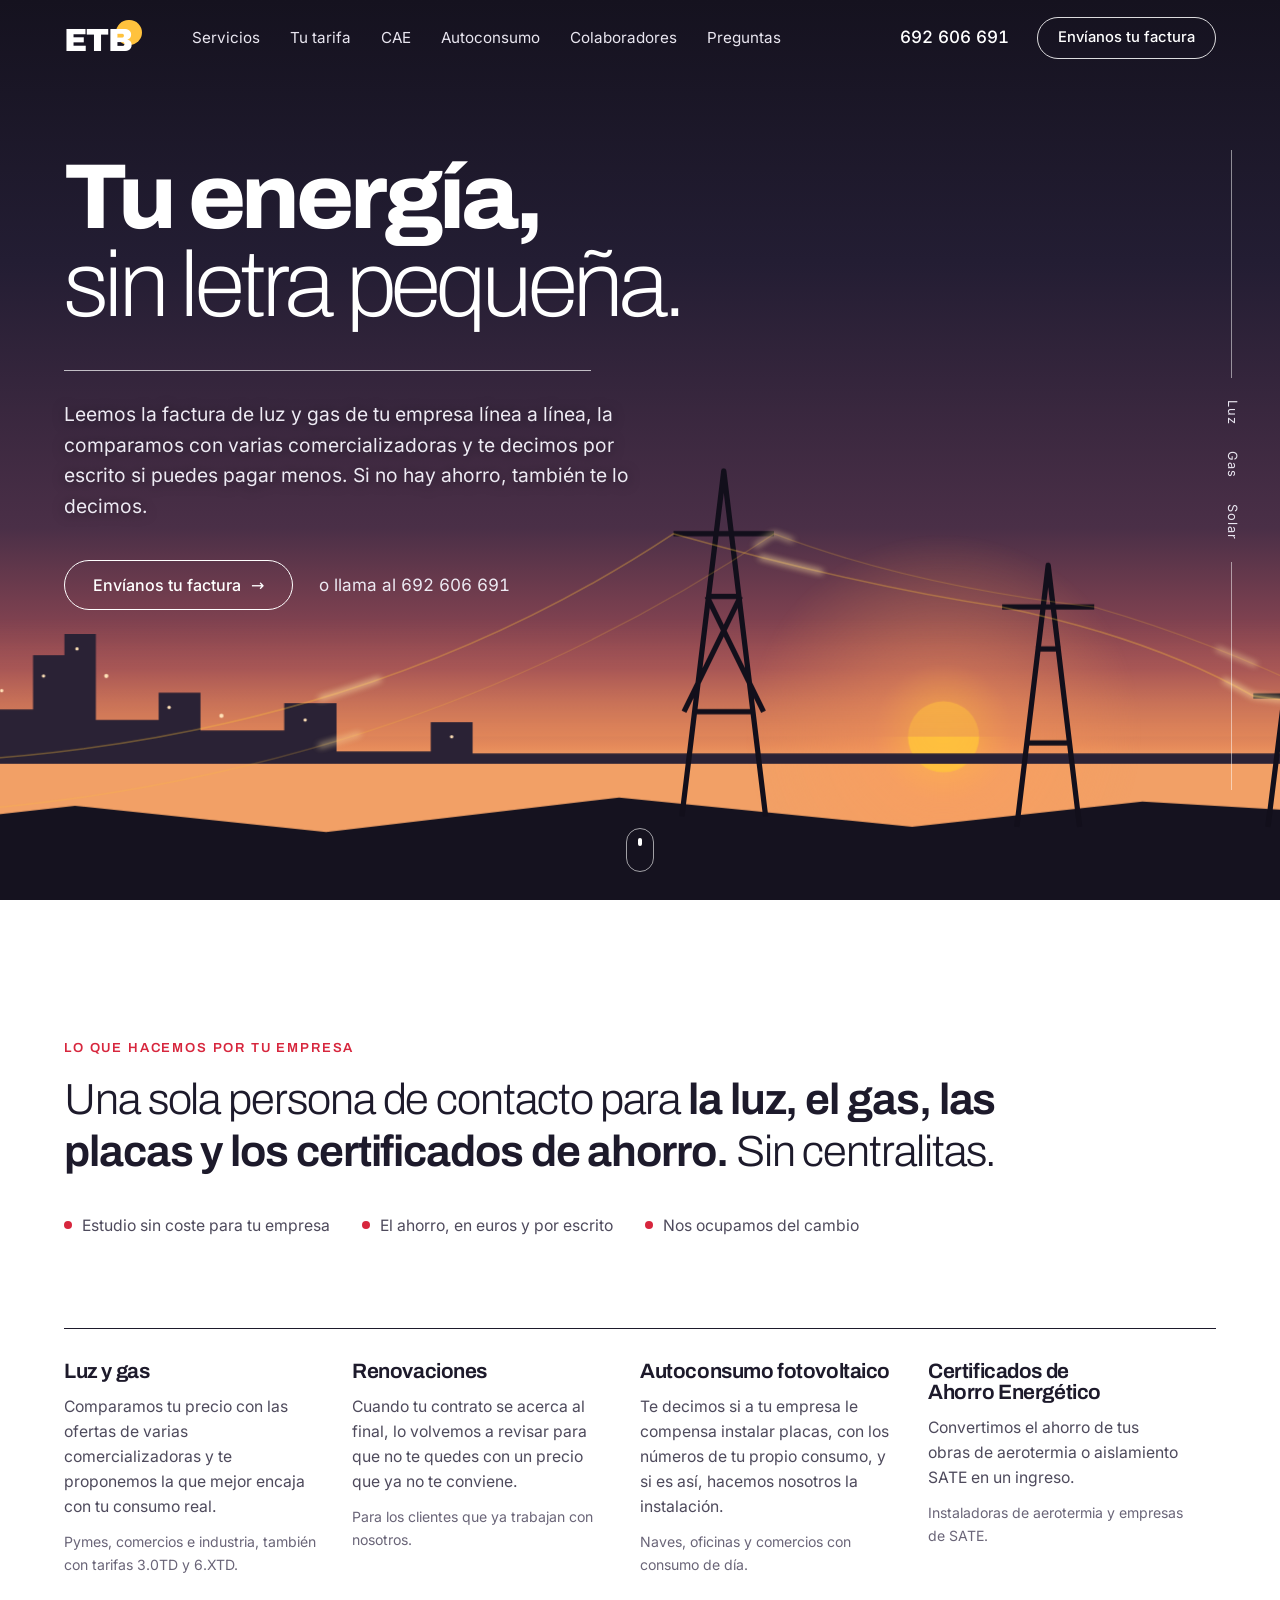
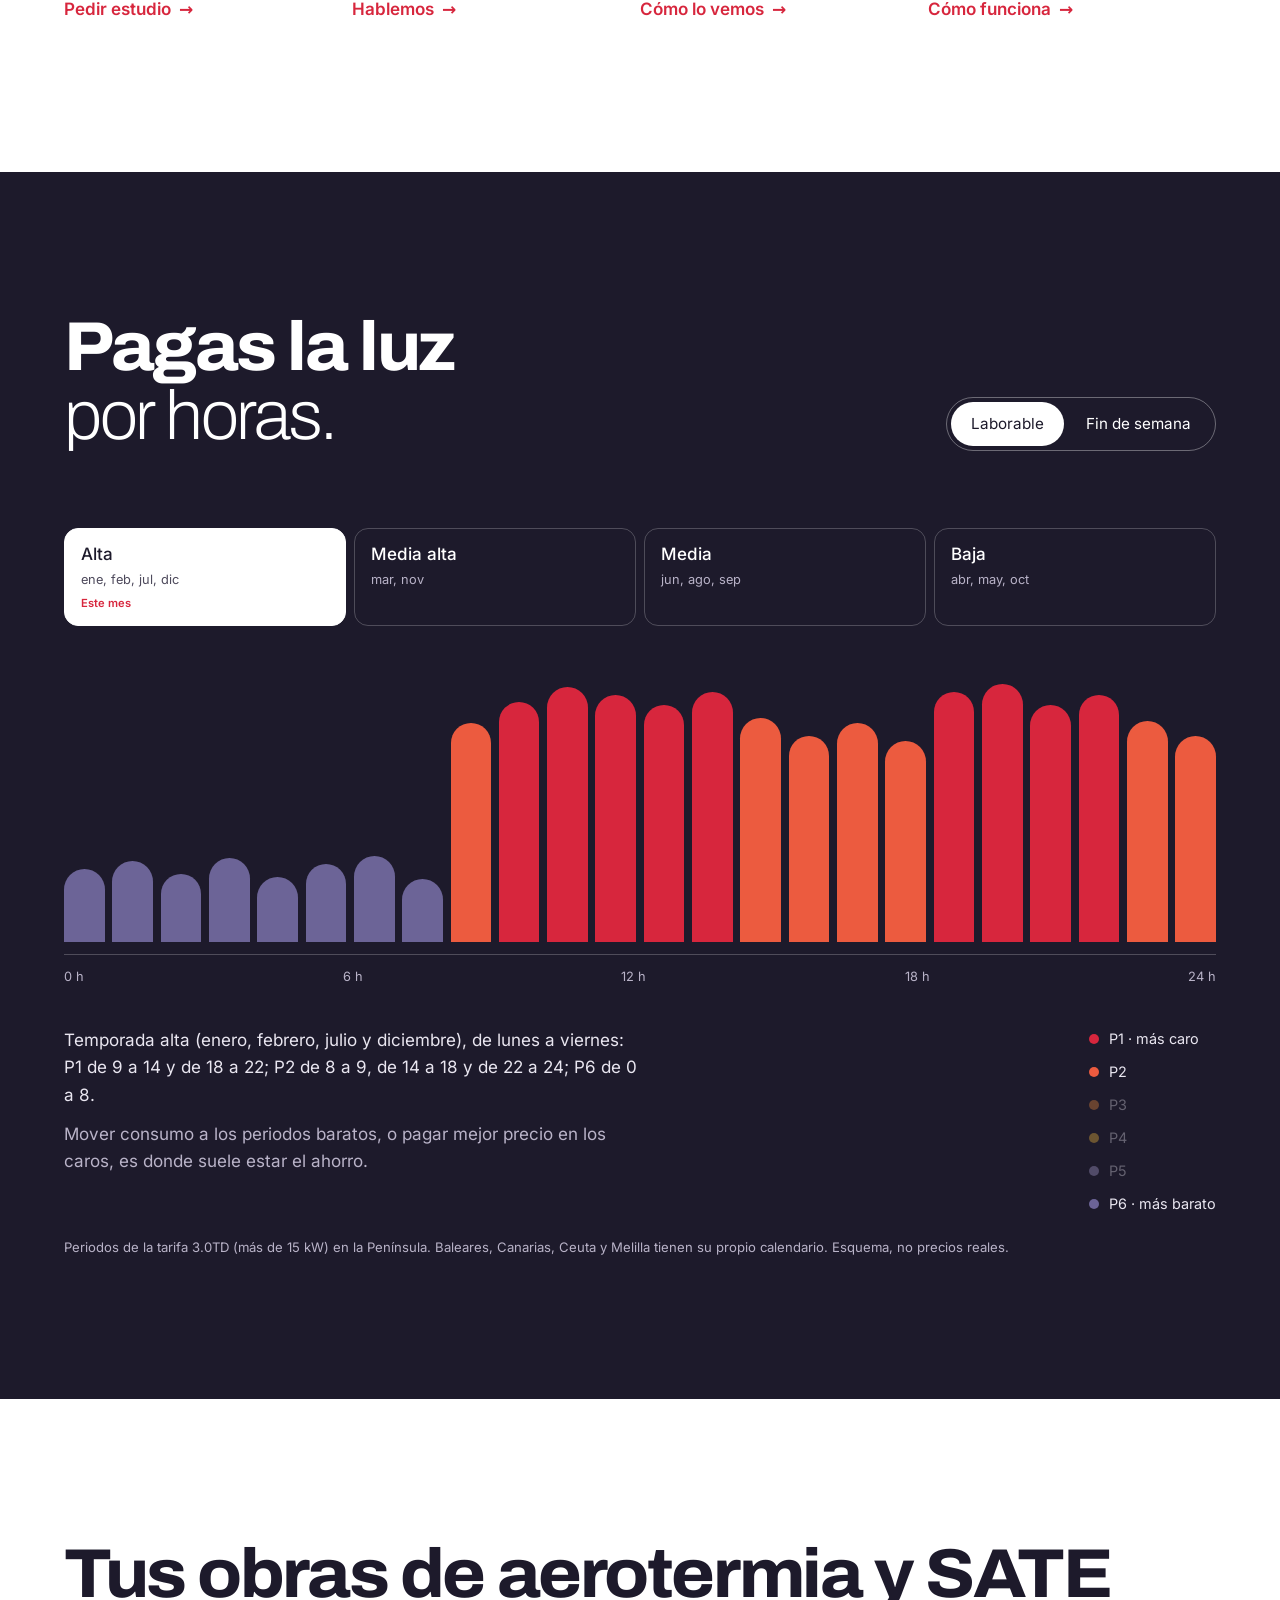
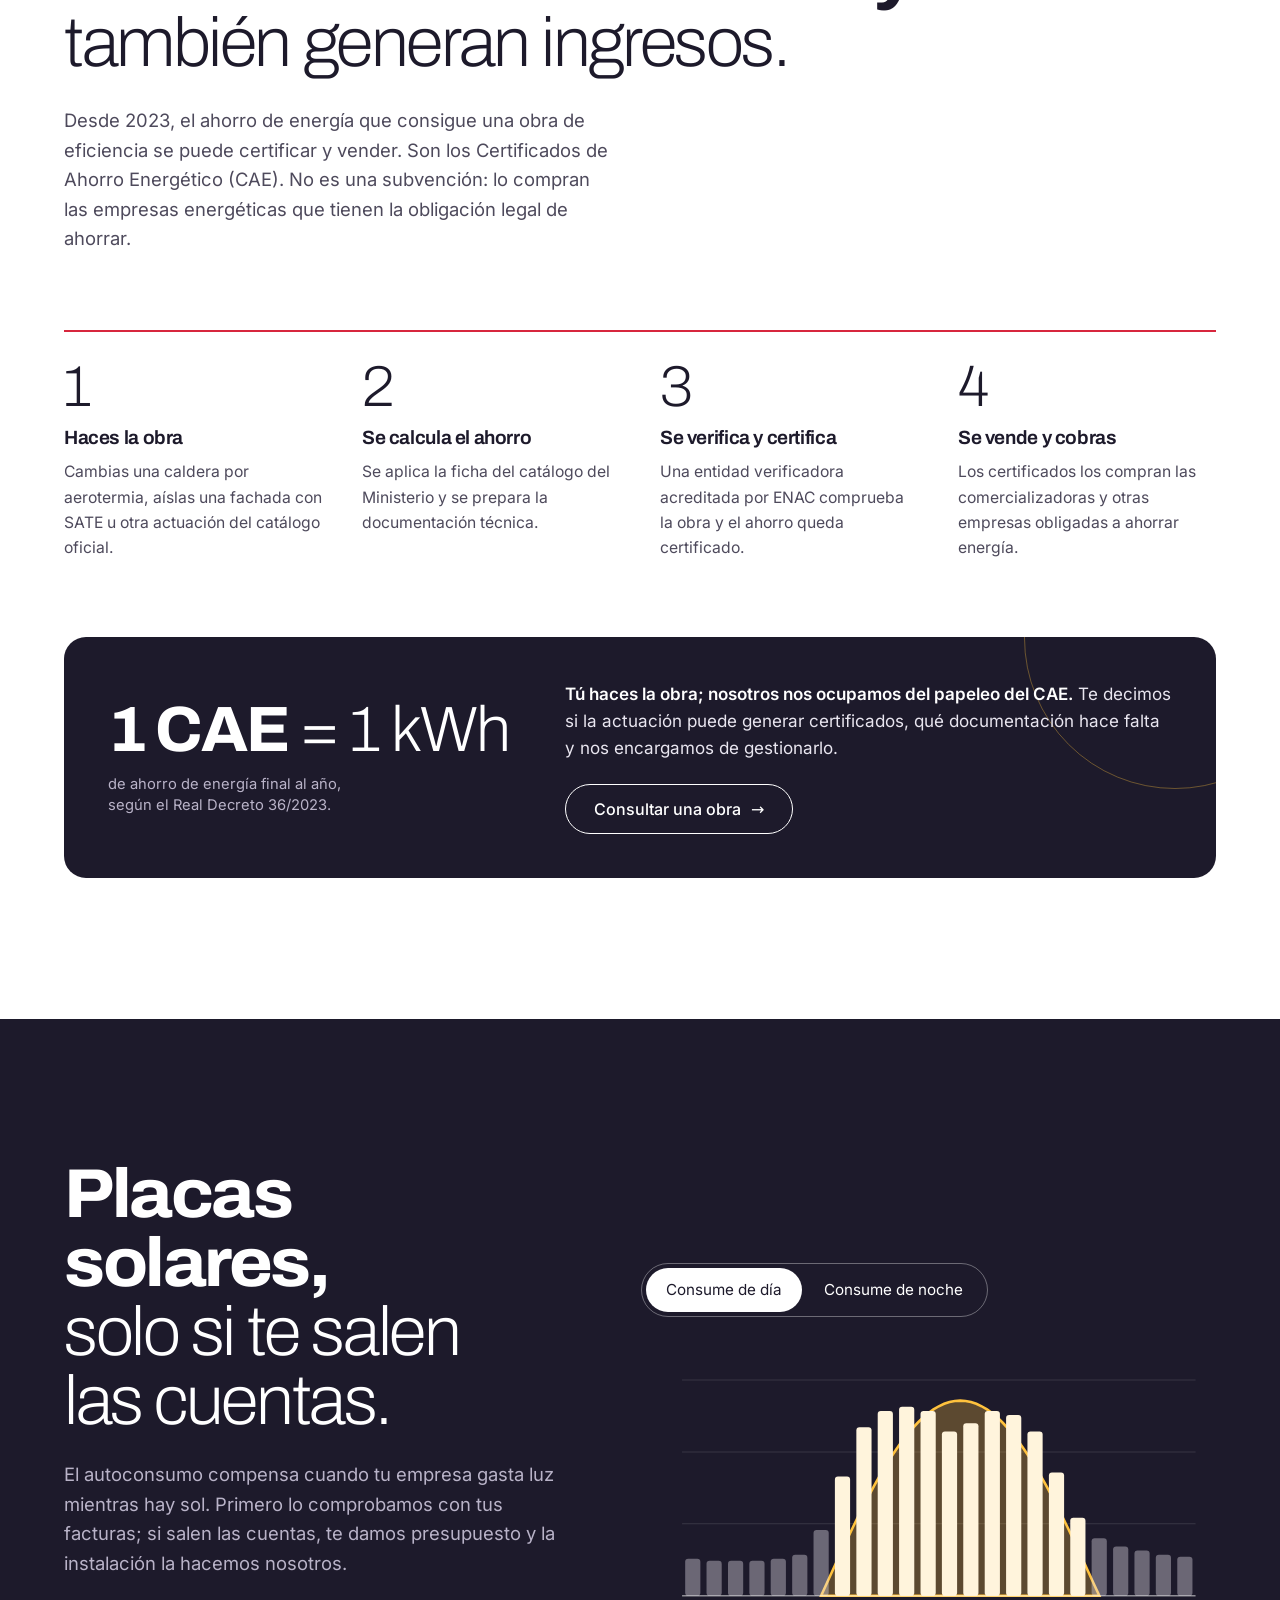
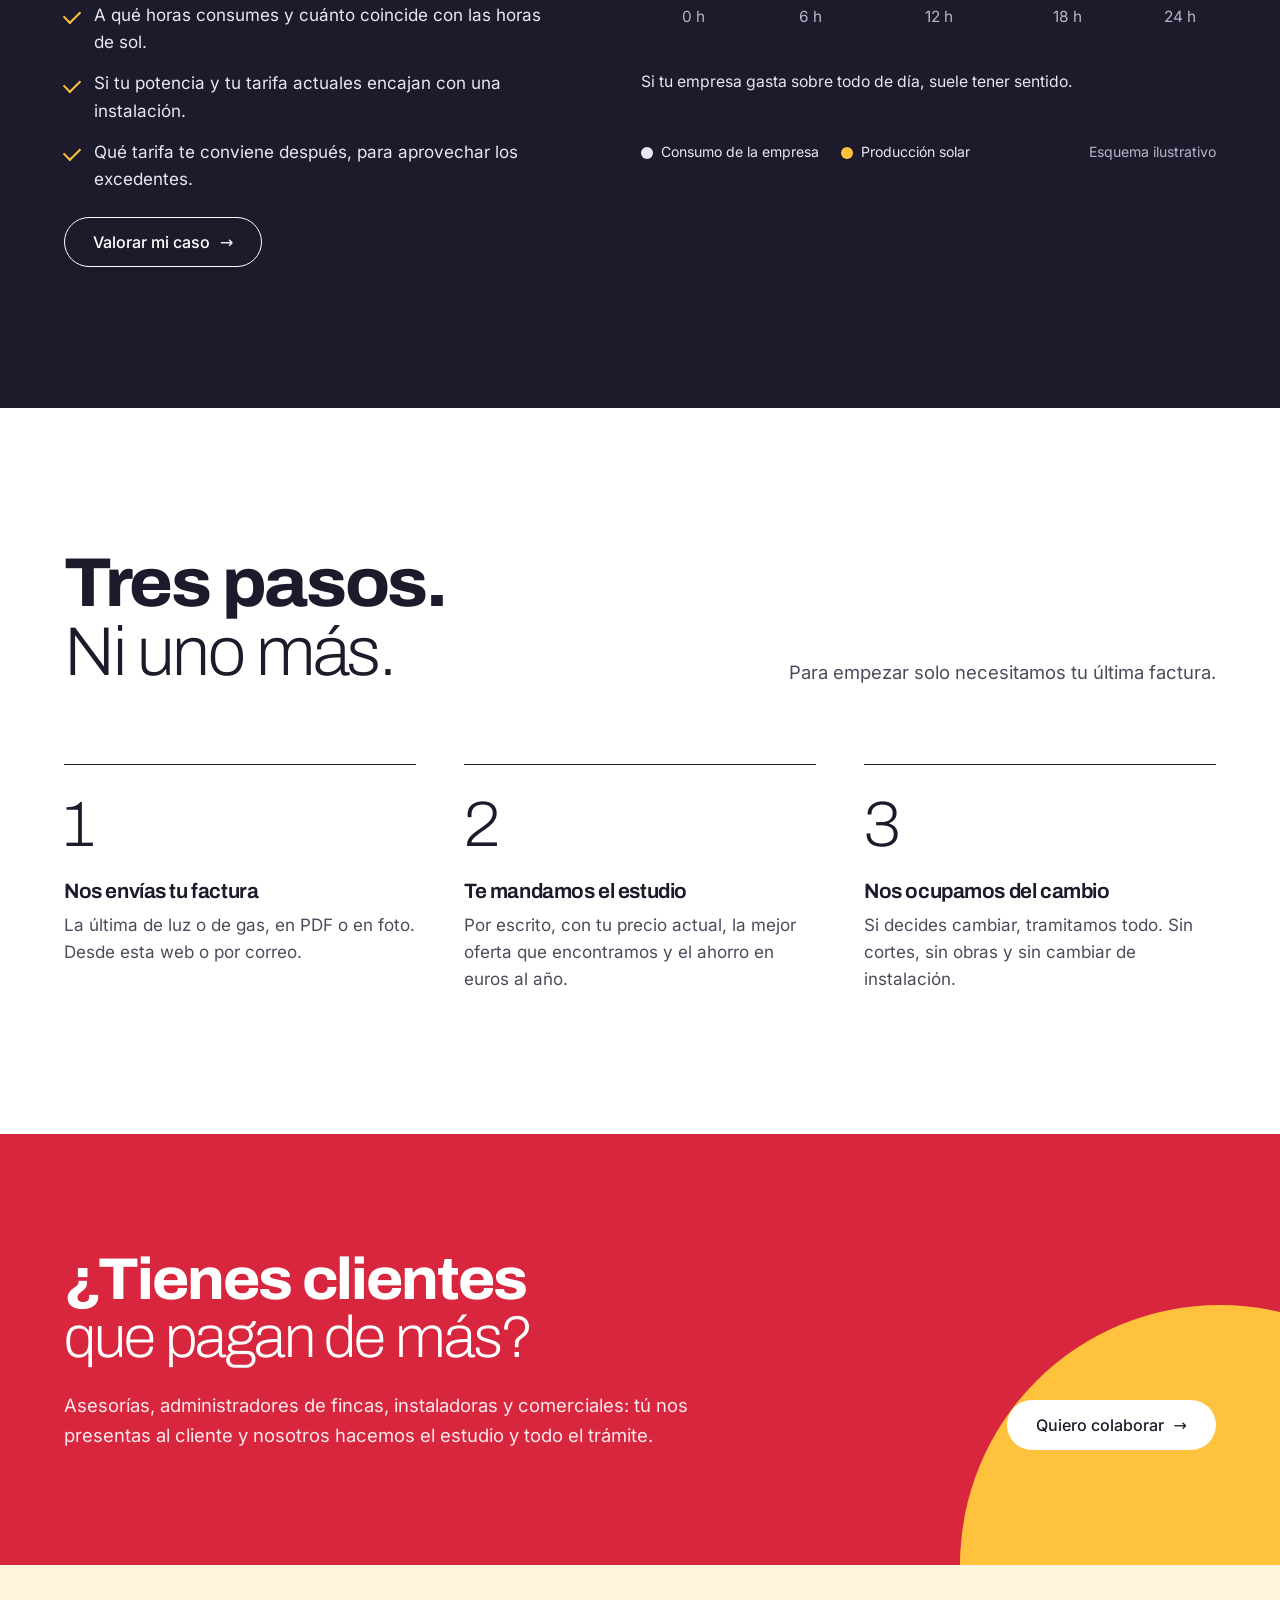
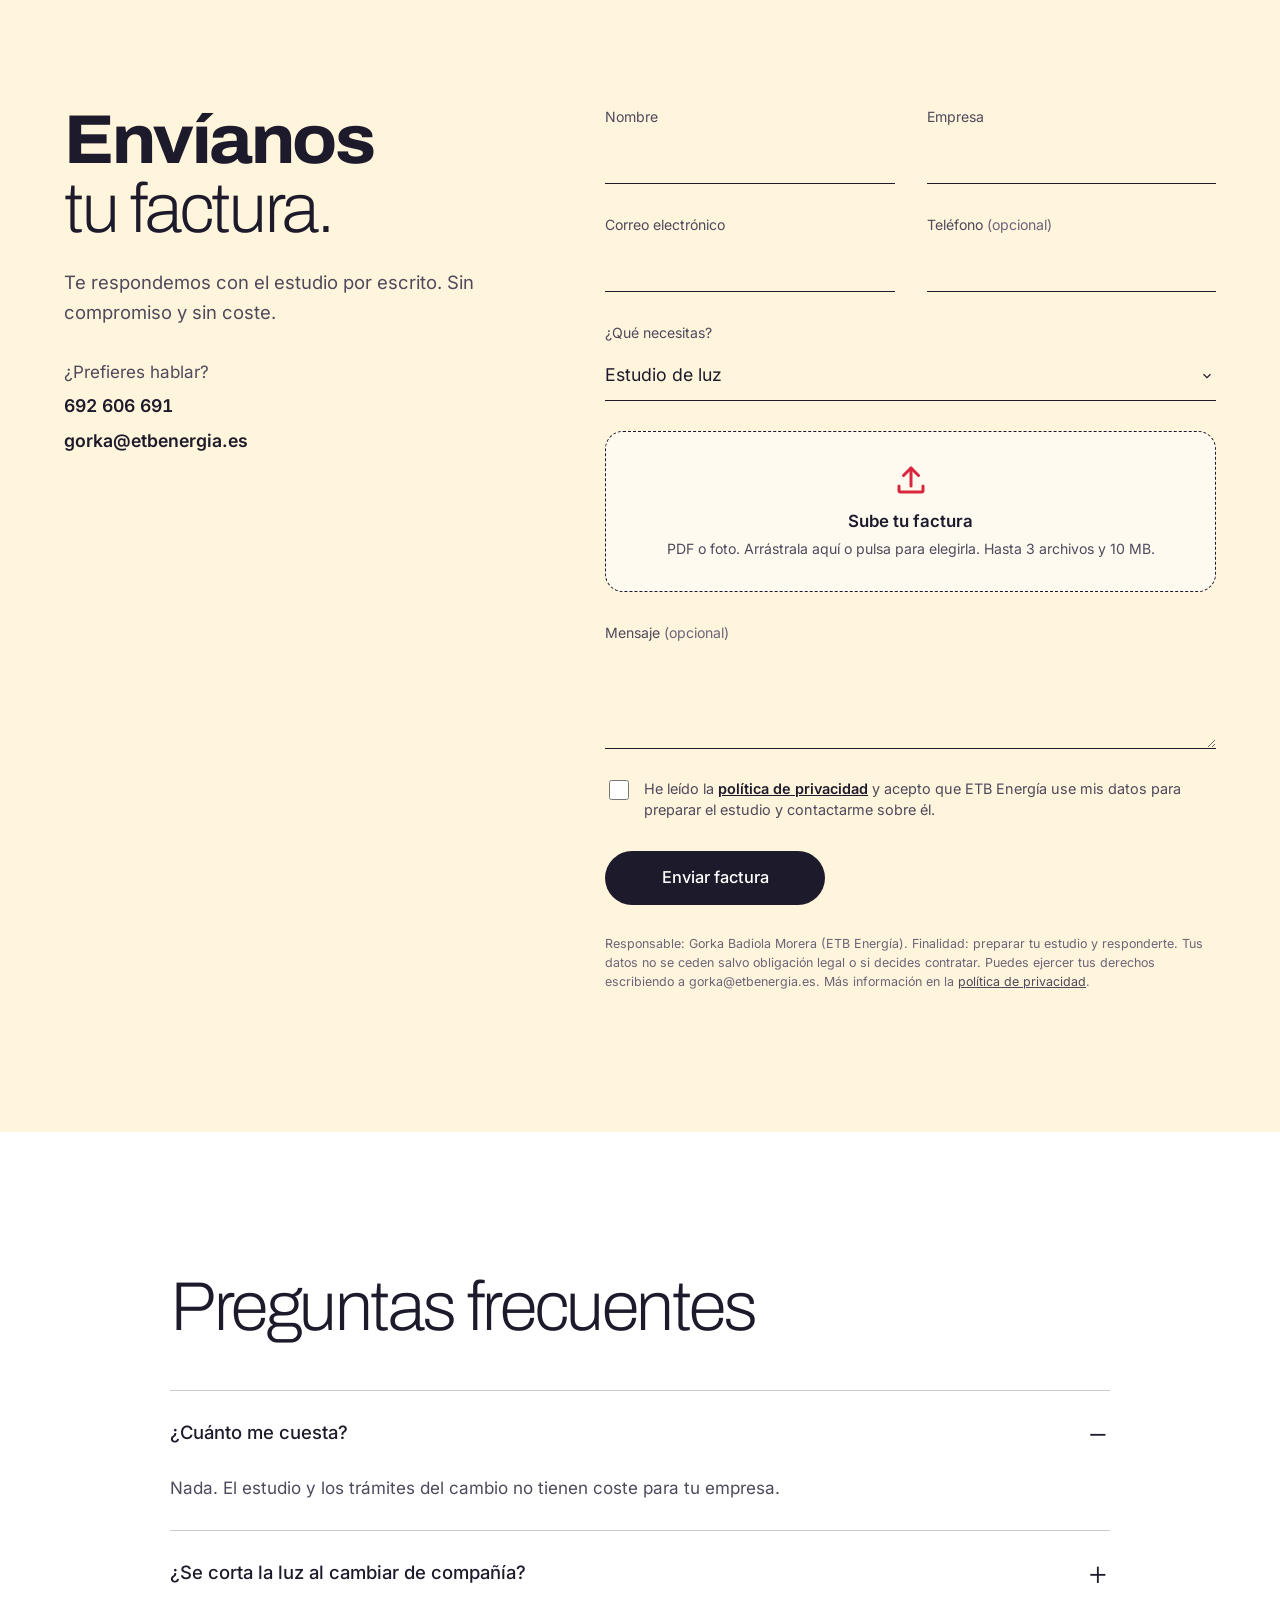
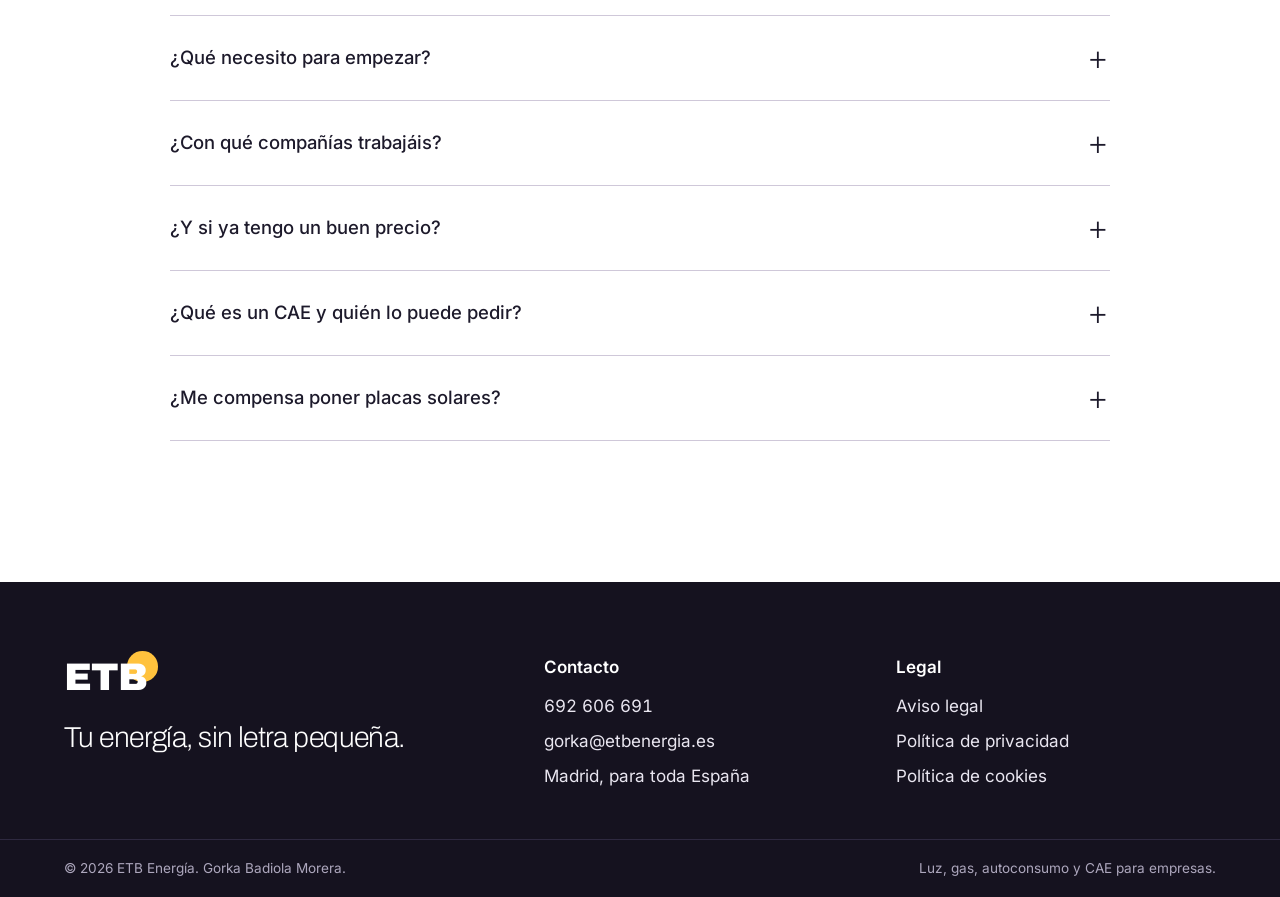
==== commit 21fbfff0: "Gráfico de tarifa: 3.0TD con temporadas (Península) Co-Authored-By: Claude Opus 5.5 <noreply@anthrop" ====
--- a/index.html
+++ b/index.html
@@ -151,17 +151,22 @@
         </div>
       </div>
       <div class="aparece">
+        <div class="temporadas" role="group" aria-label="Temporada">
+          <button type="button" data-temp="alta" aria-pressed="false">Alta<small>ene, feb, jul, dic</small></button>
+          <button type="button" data-temp="mediaalta" aria-pressed="false">Media alta<small>mar, nov</small></button>
+          <button type="button" data-temp="media" aria-pressed="false">Media<small>jun, ago, sep</small></button>
+          <button type="button" data-temp="baja" aria-pressed="false">Baja<small>abr, may, oct</small></button>
+        </div>
         <div class="barras" id="barras" aria-hidden="true"><span class="burbuja" id="burbuja"></span></div>
         <div class="eje" aria-hidden="true"><span>0 h</span><span>6 h</span><span>12 h</span><span>18 h</span><span>24 h</span></div>
         <div class="tarifa__pie">
-          <p id="nota-dia" aria-live="polite">En días laborables, la punta va de 10 a 14 y de 18 a 22. Mover consumo fuera de esas horas, o pagarlas a mejor precio, es donde suele estar el ahorro.</p>
-          <ul class="leyenda">
-            <li><i style="background:var(--rojo)"></i>Punta</li>
-            <li><i style="background:var(--sol)"></i>Llano</li>
-            <li><i style="background:var(--valle)"></i>Valle</li>
-          </ul>
-        </div>
-        <p class="nota-esquema">Periodos de la tarifa 2.0TD (hasta 15 kW). Esquema, no precios reales. Las tarifas 3.0TD y 6.XTD tienen seis periodos: los leemos en tu factura.</p>
+          <div>
+            <p id="nota-dia" aria-live="polite">En una 3.0TD cada hora cae en uno de seis periodos, del P1 (el más caro) al P6 (el más barato), según la temporada y el tipo de día.</p>
+            <p class="tarifa__extra">Mover consumo a los periodos baratos, o pagar mejor precio en los caros, es donde suele estar el ahorro.</p>
+          </div>
+          <ul class="leyenda" id="leyenda"></ul>
+        </div>
+        <p class="nota-esquema">Periodos de la tarifa 3.0TD (más de 15 kW) en la Península. Baleares, Canarias, Ceuta y Melilla tienen su propio calendario. Esquema, no precios reales.</p>
       </div>
     </div>
   </section>
--- a/assets/site.css
+++ b/assets/site.css
@@ -13,7 +13,7 @@
 :root{
   --rojo:#D7263D;--rojo-osc:#A91B2E;--sol:#FFC23D;--tinta:#1D1A2B;--noche:#15121F;--arena:#FFF4DC;--papel:#FFFFFF;
   --gris:#4E4A5C;--gris-2:#6A6578;--linea:#E6E1EC;--linea-2:#CFC8D9;--tinta-2:#2A2640;
-  --claro:#E9E6F0;--claro-2:#B9B3C8;--valle:#7C74A6;
+  --claro:#E9E6F0;--claro-2:#B9B3C8;--valle:#7C74A6;--p1:#D7263D;--p2:#EC5B3F;--p3:#F7913C;--p4:#FFC23D;--p5:#B3A6DA;--p6:#6C6497;
   --tit:"Archivo",system-ui,sans-serif;--txt:"Inter",system-ui,-apple-system,"Segoe UI",sans-serif;
   --ancho:1240px;--pad:clamp(20px,5vw,80px);--sec:clamp(88px,11vw,150px)
 }
@@ -167,6 +167,17 @@
 .burbuja.ver{opacity:1}
 .tarifa__pie{margin-top:40px;display:flex;flex-wrap:wrap;gap:28px 72px;justify-content:space-between;align-items:flex-start}
 .tarifa__pie p{max-width:34em;color:var(--claro)}
+.tarifa__extra{margin-top:12px;color:var(--claro-2)!important}
+.temporadas{display:grid;grid-template-columns:repeat(4,minmax(0,1fr));gap:8px;margin-bottom:56px}
+.temporadas button{border:1px solid rgba(255,255,255,.22);background:transparent;color:#fff;border-radius:14px;padding:12px 16px;text-align:left;font-weight:500;min-height:44px;display:flex;flex-direction:column;gap:2px;transition:background-color .25s,color .25s,border-color .25s}
+.temporadas button small{font-size:.8rem;font-weight:400;color:var(--claro-2)}
+.temporadas button:hover{border-color:rgba(255,255,255,.6)}
+.temporadas button[aria-pressed="true"]{background:#fff;color:var(--tinta);border-color:#fff}
+.temporadas button[aria-pressed="true"] small{color:var(--gris)}
+.temporadas button.hoy::after{content:"Este mes";font-size:.7rem;color:var(--sol);font-weight:600;margin-top:2px}
+.temporadas button[aria-pressed="true"].hoy::after{color:var(--rojo)}
+@media (max-width:640px){.temporadas{grid-template-columns:repeat(2,minmax(0,1fr))}}
+.leyenda{display:grid;grid-template-columns:repeat(2,auto);gap:10px 28px}
 .leyenda{display:flex;flex-direction:column;gap:10px;font-size:.9rem;color:var(--claro);margin:0;padding:0;list-style:none}
 .leyenda li{display:flex;align-items:center;gap:10px}
 .leyenda i{width:10px;height:10px;border-radius:50%}
